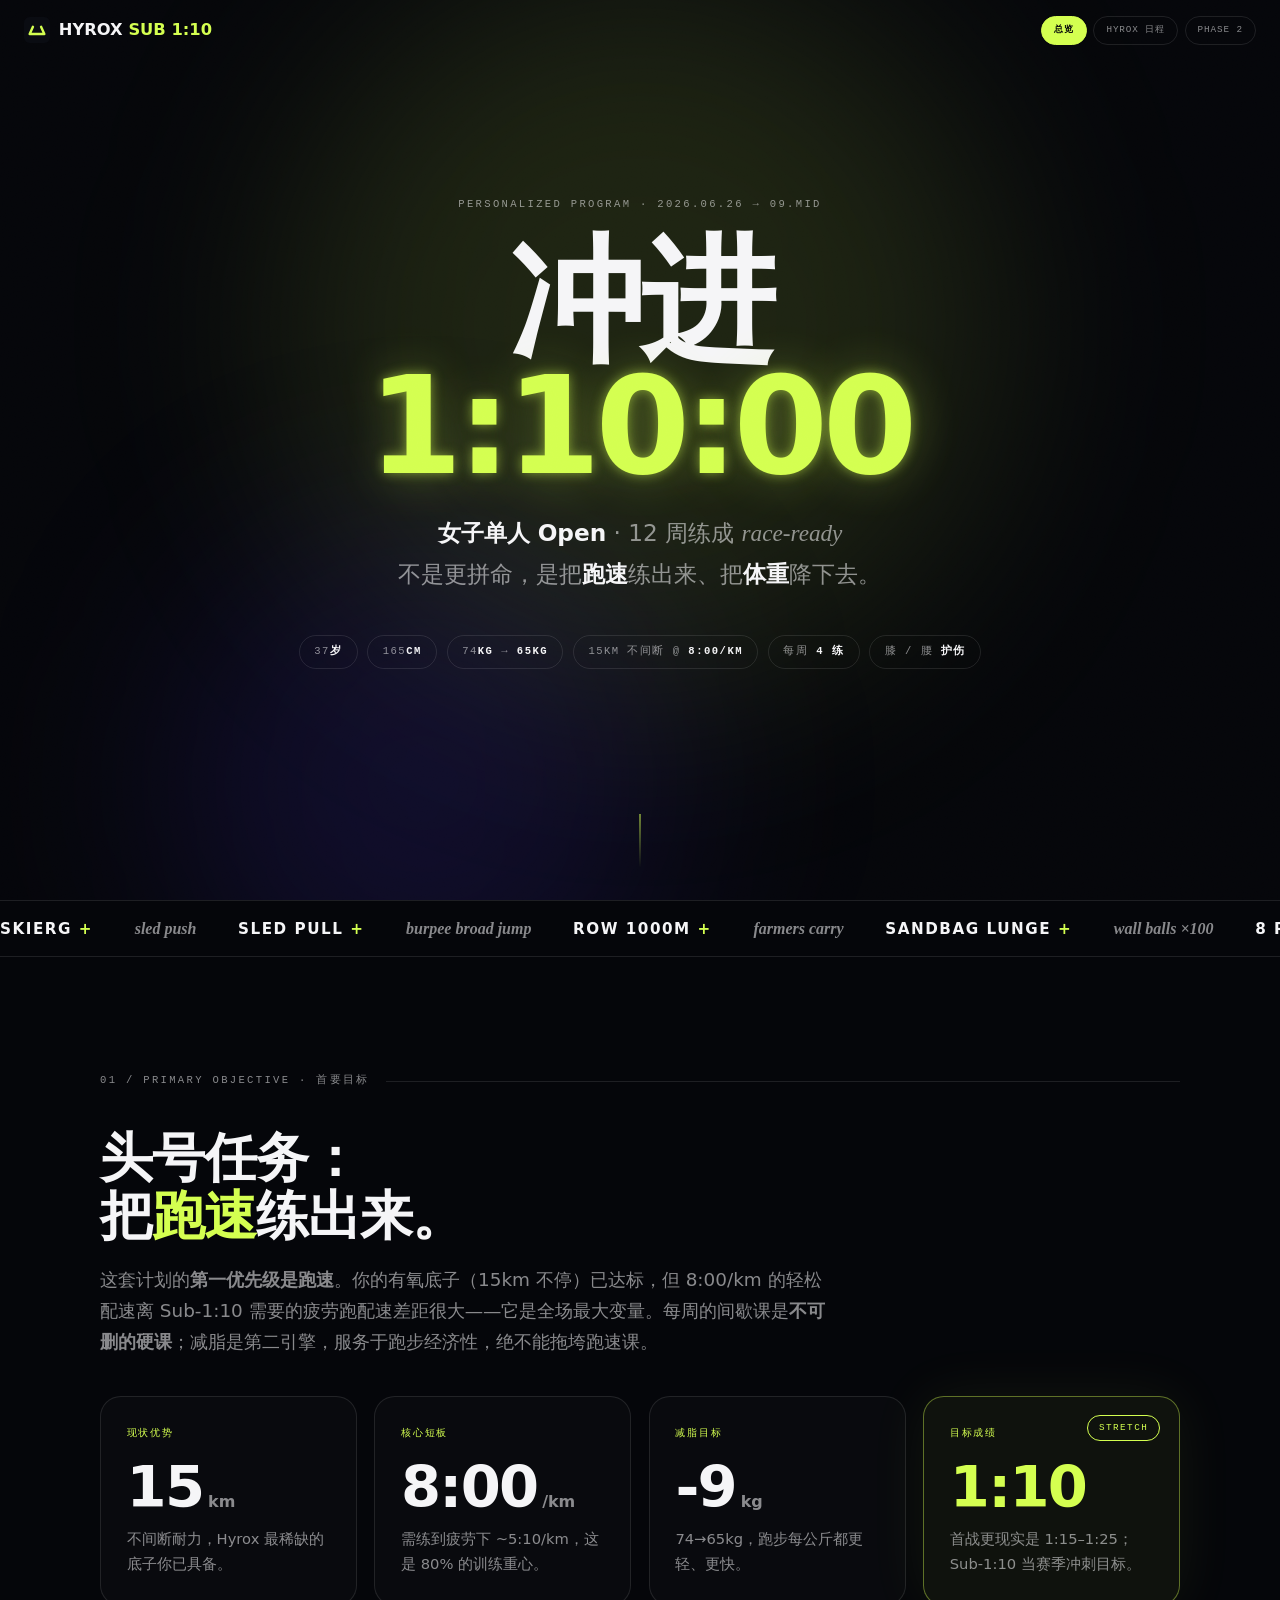
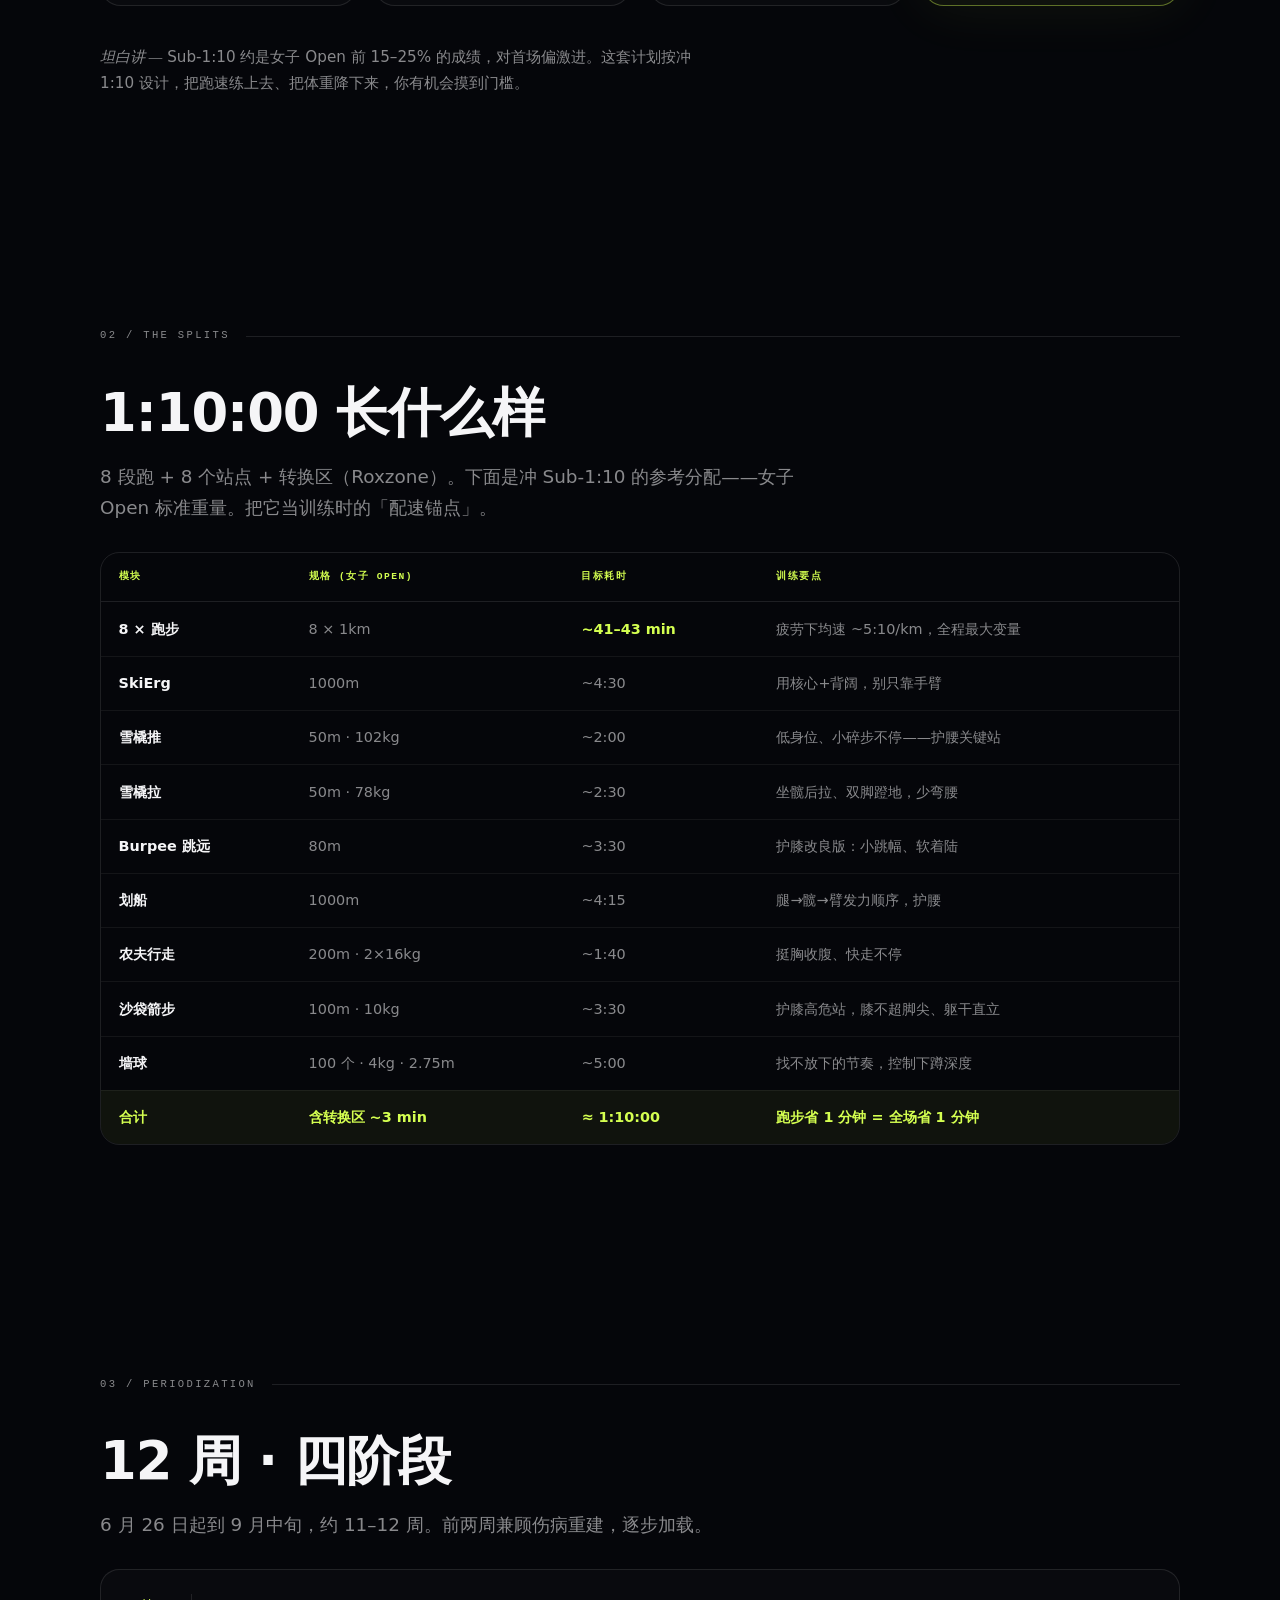
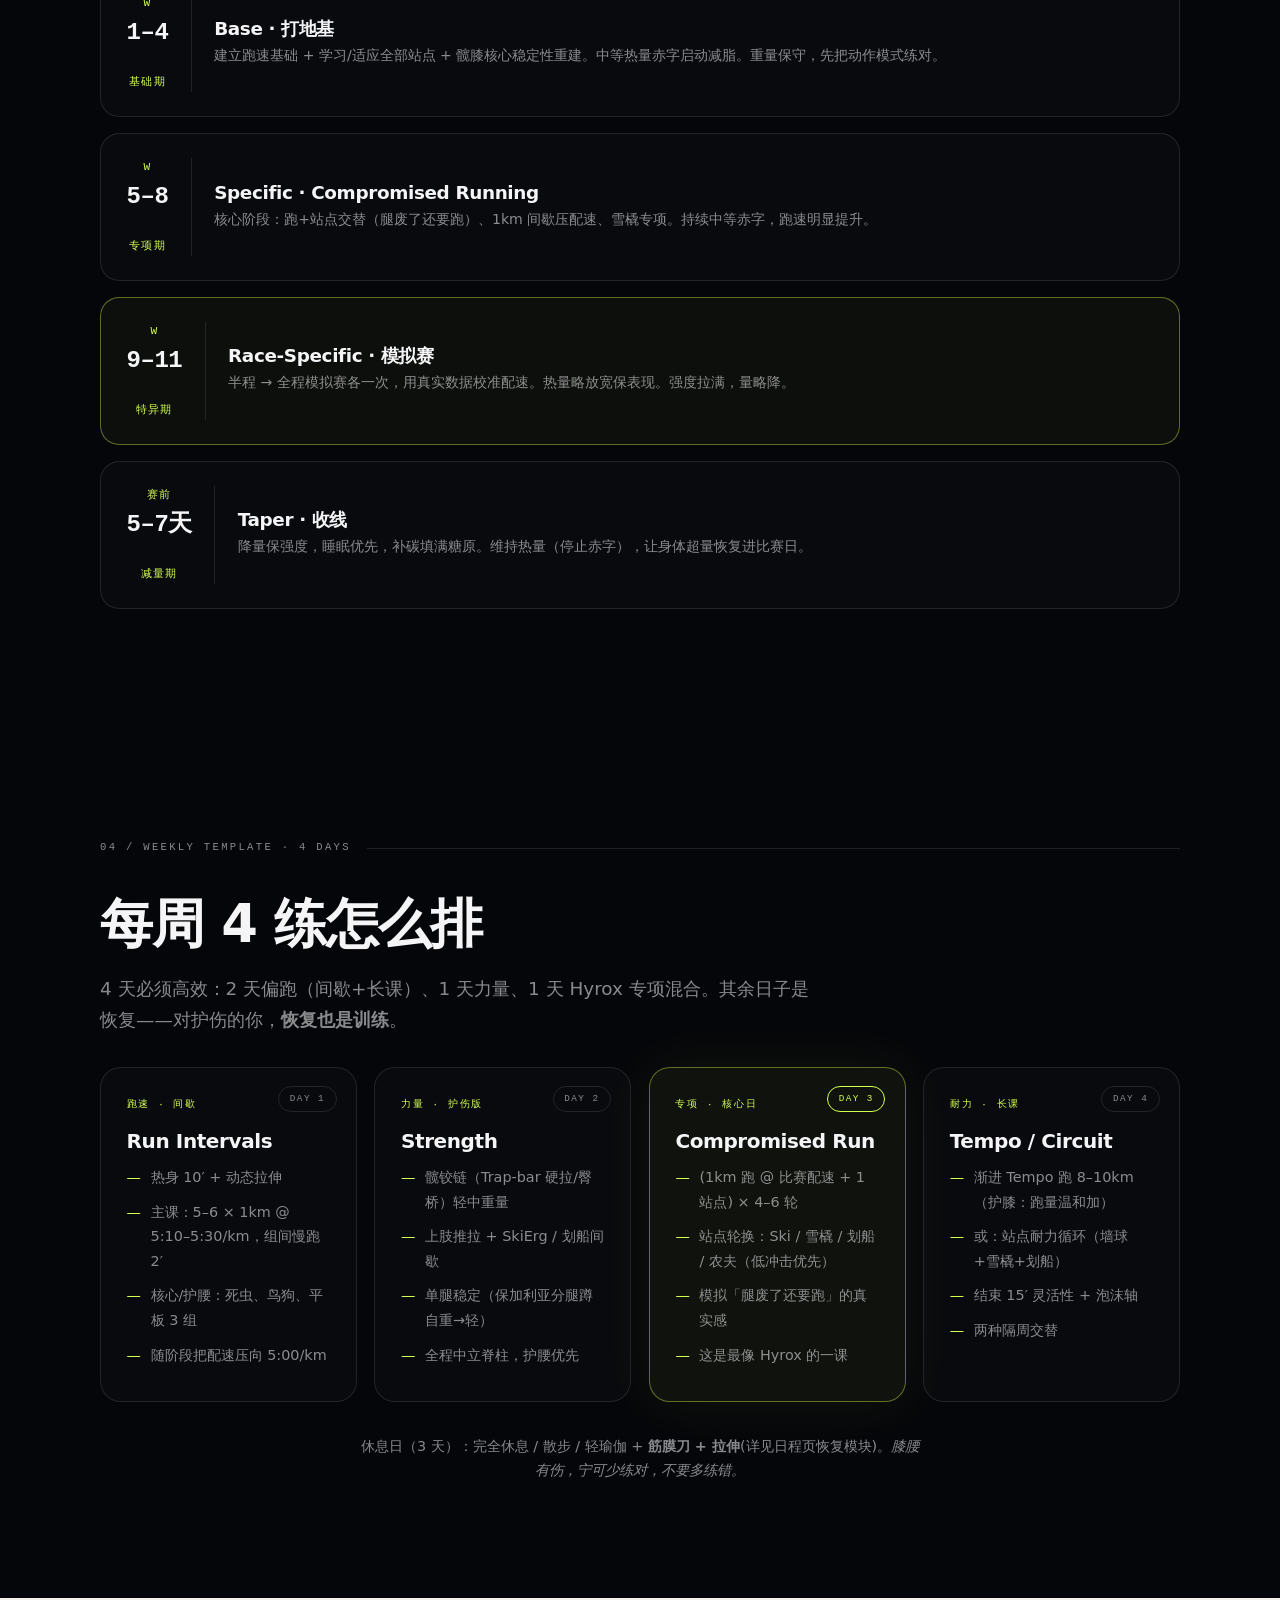
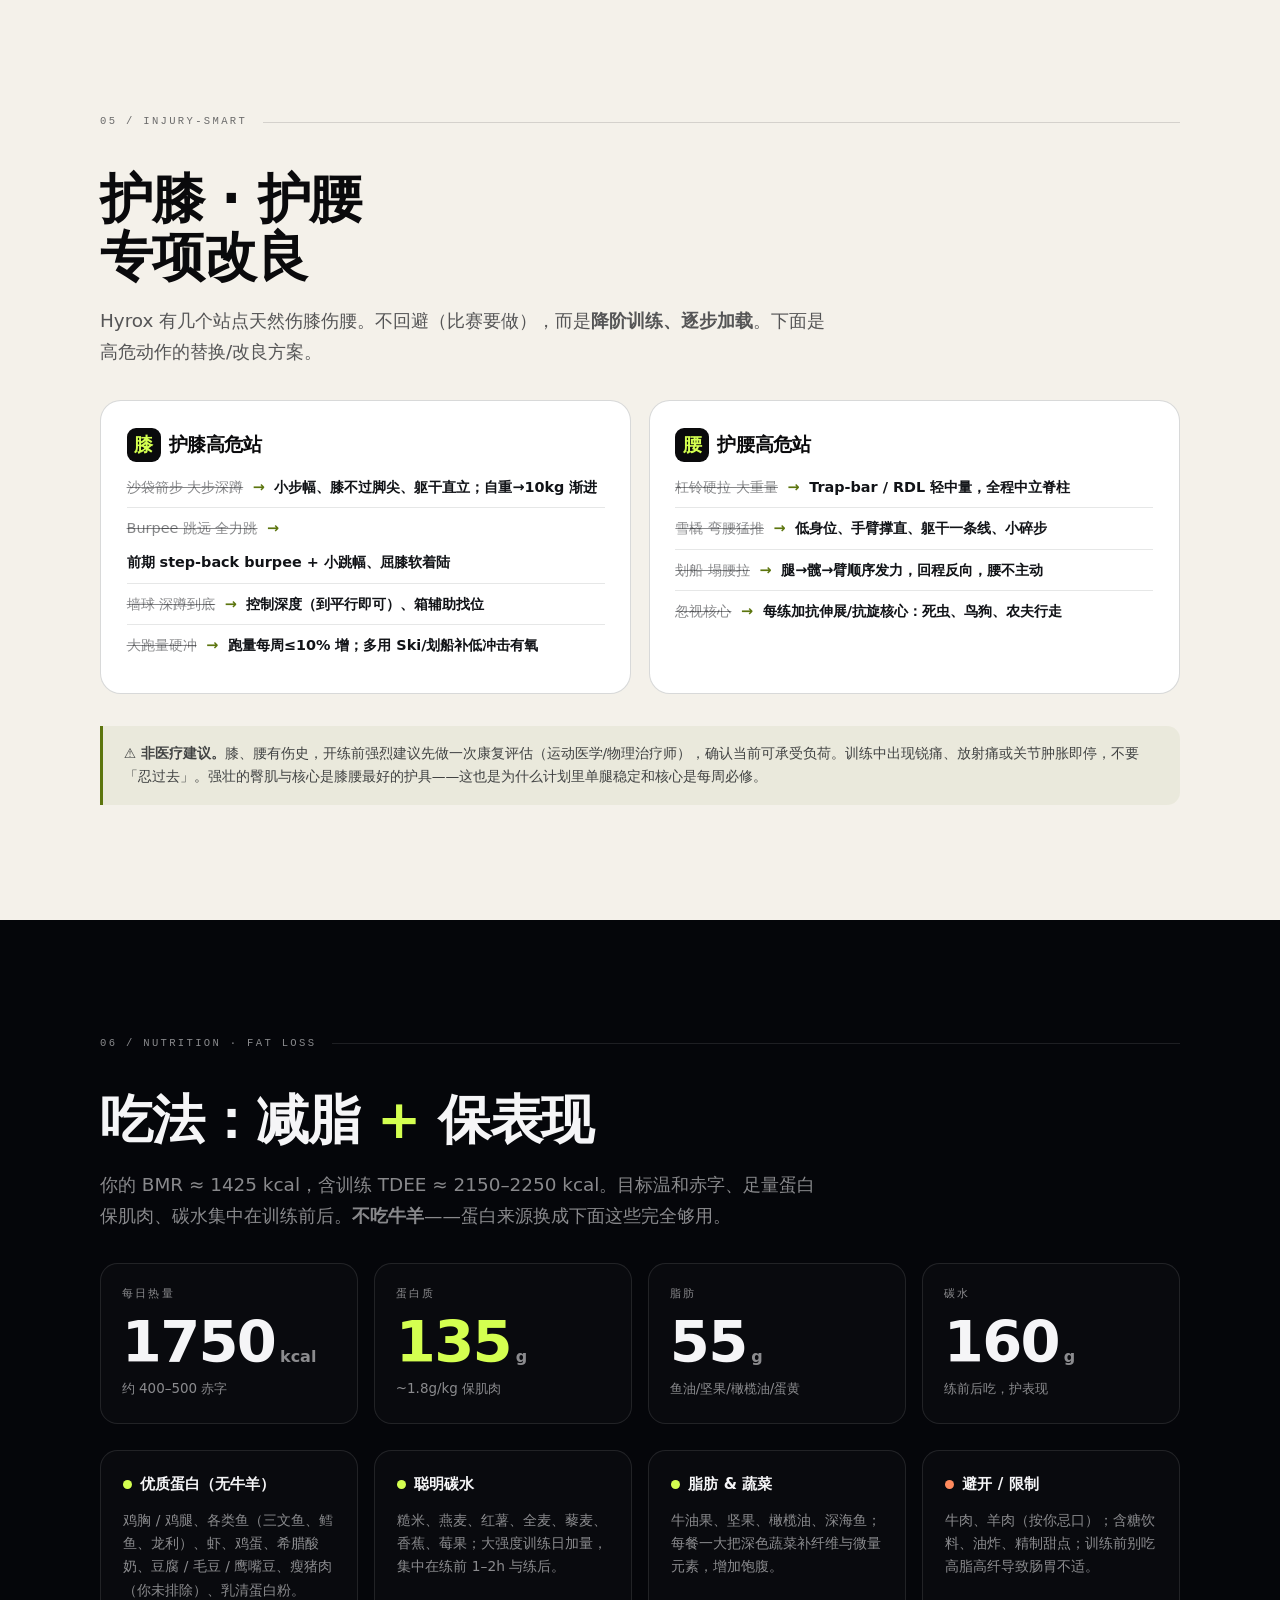
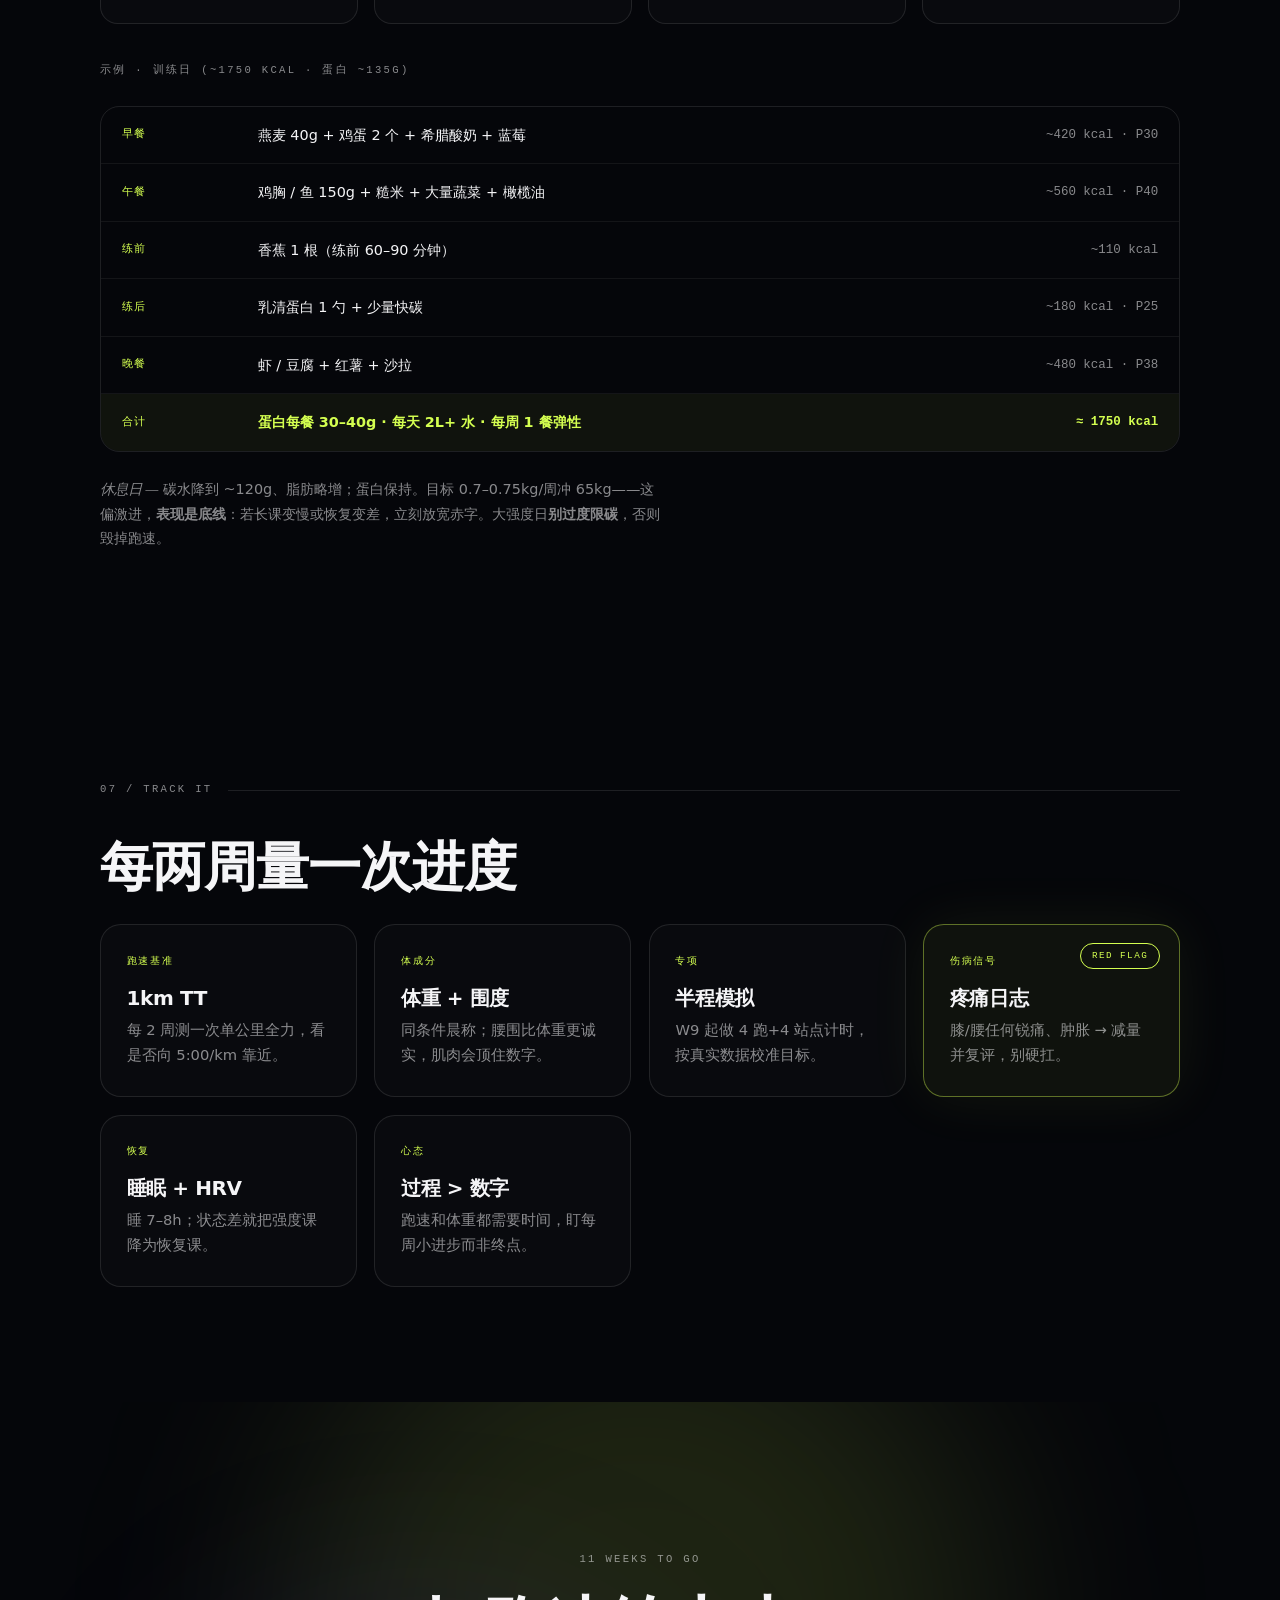
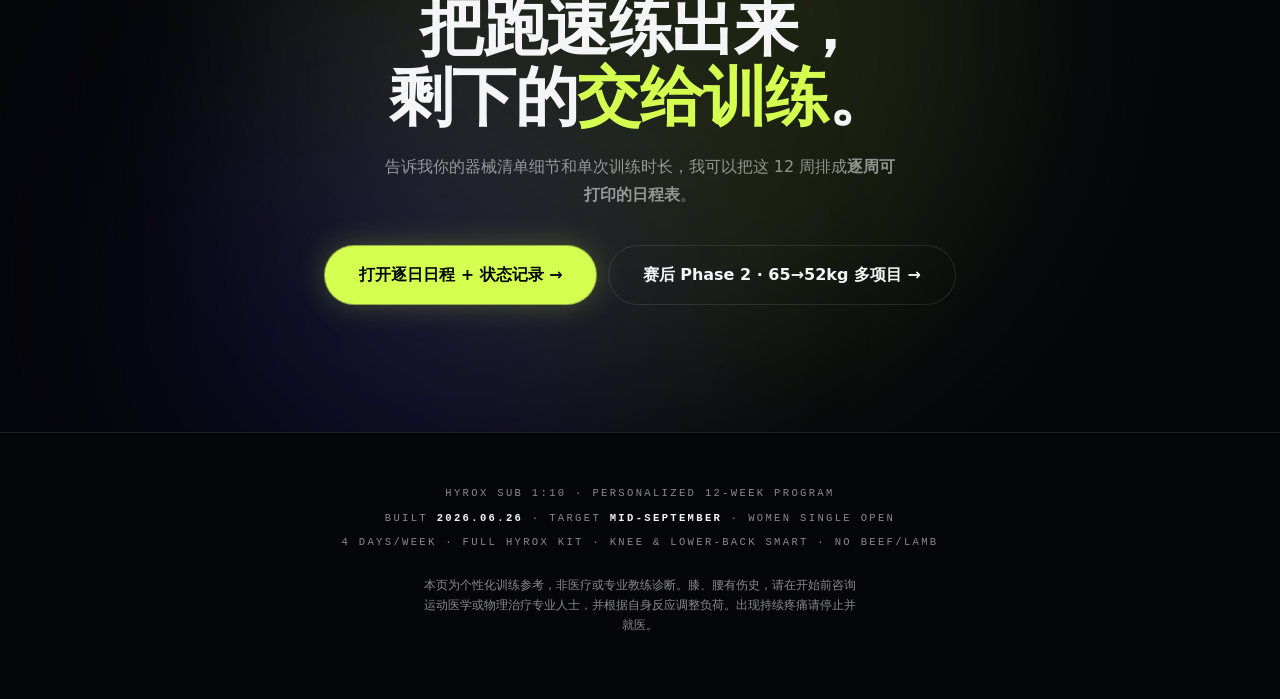
==== index.html @ c05127e0 "HYROX training system: overview + 12-week adaptive schedule + Phase 2 multi-sport Static single-file" ====
<!DOCTYPE html>
<html lang="zh-CN">
<head>
<meta charset="UTF-8">
<meta name="viewport" content="width=device-width, initial-scale=1.0, viewport-fit=cover">
<title>HYROX SUB 1:10 — 12 周训练 + 减脂计划 | 女子单人 Open</title>
<meta name="description" content="为 37 岁女子定制的 12 周 Hyrox + 减脂计划：周期化训练、护膝护腰适配、无牛羊饮食方案，目标 9 月中旬冲击单人女子 Open 1 小时 10 分。">
<link rel="icon" href="data:image/svg+xml,%3Csvg xmlns='http://www.w3.org/2000/svg' viewBox='0 0 64 64'%3E%3Crect width='64' height='64' rx='14' fill='%2305060a'/%3E%3Cpath d='M14 40h36M14 40l8-16M50 40l-8-16' stroke='%23d4ff50' stroke-width='6' stroke-linecap='round' stroke-linejoin='round'/%3E%3C/svg%3E">
<style>
/* ============================================================
   HYROX SUB 1:10 · 训练计划页
   沿用「练+」体系：深空黑舞台 · volt 微光 · 颗粒质感
   mono credits · 衬线斜体编辑感 · 节标编号 · scroll reveal
   单文件零依赖 · prefers-reduced-motion 降级
   ============================================================ */
:root{
  color-scheme: dark;
  --ink:#05060a; --ink-2:#0a0c12;
  --paper:#f4f1ea; --text:#f5f5f7; --muted:rgba(245,245,247,.55);
  --volt:#d4ff50; --volt-rgb:212,255,80; --volt-on-light:#5c750e;
  --indigo:#583cff;
  --warn:#ff8a5d;
  --line:rgba(255,255,255,.1);
  --ease:cubic-bezier(.16,1,.3,1);
  --sans:"PingFang SC","SF Pro Display","Hiragino Sans GB","Microsoft YaHei",-apple-system,system-ui,sans-serif;
  --serif:"Songti SC","Noto Serif CJK SC",Georgia,serif;
  --mono:ui-monospace,"SF Mono",Menlo,monospace;
}
*,*::before,*::after{box-sizing:border-box;margin:0;padding:0;}
html{scroll-behavior:smooth;}
body{font-family:var(--sans);background:var(--ink);color:var(--text);line-height:1.7;overflow-x:hidden;-webkit-font-smoothing:antialiased;}
a{color:inherit;text-decoration:none;}
ul{list-style:none;}
section{position:relative;padding:clamp(4rem,9vw,7.5rem) 1.5rem;}
.wrap{max-width:1080px;margin:0 auto;}
.center{text-align:center;}
h1,h2,h3{line-height:1.1;letter-spacing:-.02em;text-wrap:balance;}
h2{font-size:clamp(1.9rem,5vw,3.3rem);font-weight:800;}
p{text-wrap:pretty;}
.plus{color:var(--volt);}
::selection{background:var(--volt);color:var(--ink);}
:focus-visible{outline:2px solid var(--volt);outline-offset:3px;border-radius:4px;}
.ed{font-family:var(--serif);font-style:italic;font-weight:400;letter-spacing:0;}
.credits{font-family:var(--mono);font-size:.66rem;letter-spacing:.22em;text-transform:uppercase;color:var(--muted);}
.sec-no{display:flex;align-items:center;gap:1rem;margin-bottom:2.4rem;}
.sec-no::after{content:"";flex:1;height:1px;background:var(--line);}
.lead{color:var(--muted);max-width:62ch;font-size:clamp(1rem,2.2vw,1.15rem);}

/* 颗粒 */
body::after{content:"";position:fixed;inset:0;z-index:5;pointer-events:none;opacity:.05;
  background-image:url("data:image/svg+xml,%3Csvg xmlns='http://www.w3.org/2000/svg' width='180' height='180'%3E%3Cfilter id='n'%3E%3CfeTurbulence type='fractalNoise' baseFrequency='0.8' numOctaves='2'/%3E%3C/filter%3E%3Crect width='180' height='180' filter='url(%23n)'/%3E%3C/svg%3E");
  mix-blend-mode:overlay;}

/* 顶栏 */
header.bar{position:fixed;top:0;left:0;right:0;z-index:60;display:flex;align-items:center;justify-content:space-between;
  padding:1rem 1.5rem;border-bottom:1px solid transparent;transition:border-color .4s,background .4s;}
header.bar.scrolled{border-color:var(--line);background:rgba(5,6,10,.7);}
@supports (backdrop-filter:blur(1px)){header.bar.scrolled{background:rgba(5,6,10,.5);backdrop-filter:blur(20px) saturate(1.5);}}
.bar-logo{display:flex;align-items:center;gap:.55rem;font-weight:800;font-size:1.02rem;color:var(--text);}
.bar-logo svg{width:26px;height:26px;}
.bar-nav{display:flex;gap:.4rem;flex-wrap:wrap;justify-content:flex-end;}
.bar-nav a{font-family:var(--mono);font-size:.58rem;letter-spacing:.1em;color:var(--muted);border:1px solid var(--line);border-radius:999px;padding:.34rem .75rem;text-transform:uppercase;white-space:nowrap;transition:border-color .2s,color .2s,background .2s;}
.bar-nav a:hover{border-color:var(--volt);color:var(--volt);}
.bar-nav a.active{background:var(--volt);color:var(--ink);border-color:var(--volt);font-weight:700;}
@media(max-width:600px){.bar-logo span{display:none;}}

/* Hero */
.hero{min-height:100svh;display:grid;place-items:center;text-align:center;overflow:clip;padding-top:5rem;}
.glow-stage{position:absolute;inset:0;z-index:-1;}
.glow-stage i{position:absolute;border-radius:50%;filter:blur(110px);animation:drift 50s ease-in-out infinite alternate;}
.glow-stage i:nth-child(1){width:56vw;aspect-ratio:1;left:50%;top:36%;translate:-50% -50%;background:rgba(var(--volt-rgb),.12);}
.glow-stage i:nth-child(2){width:38vw;aspect-ratio:1;left:14%;bottom:-14%;background:rgba(88,60,255,.14);animation-delay:-25s;}
@keyframes drift{to{transform:translate(4vw,-3vh) scale(1.12);}}
.hero .kicker{margin-bottom:1.6rem;}
.hero h1{font-size:clamp(3rem,12vw,8.5rem);font-weight:900;letter-spacing:-.04em;line-height:.92;text-transform:uppercase;}
.hero h1 .tgt{color:var(--volt);text-shadow:0 0 12px rgba(var(--volt-rgb),.5),0 0 48px rgba(var(--volt-rgb),.3);}
.hero .slogan{margin-top:1.5rem;font-size:clamp(1.05rem,2.4vw,1.45rem);color:var(--muted);}
.hero .slogan b{color:var(--text);font-weight:600;}
.statline{margin-top:2.6rem;display:flex;flex-wrap:wrap;gap:.6rem;justify-content:center;}
.chip{font-family:var(--mono);font-size:.66rem;letter-spacing:.14em;text-transform:uppercase;border:1px solid var(--line);border-radius:999px;padding:.45rem .9rem;color:var(--muted);}
.chip b{color:var(--text);font-weight:700;}
.reveal-up{opacity:0;translate:0 24px;animation:up 1s var(--ease) forwards;}
.hero h1.reveal-up{animation-delay:.3s;}
.hero .slogan.reveal-up{animation-delay:.6s;}
.hero .statline.reveal-up{animation-delay:.9s;}
@keyframes up{to{opacity:1;translate:0 0;}}
.scroll-cue{position:absolute;bottom:2rem;left:50%;translate:-50%;width:1px;height:54px;background:linear-gradient(var(--volt),transparent);animation:cue 2s var(--ease) infinite;}
@keyframes cue{0%{transform:scaleY(0);transform-origin:top;}60%{transform:scaleY(1);}100%{transform:scaleY(0);transform-origin:bottom;}}

/* marquee */
.marquee{border-block:1px solid var(--line);padding:.85rem 0;overflow:hidden;display:flex;user-select:none;}
.marquee .track{display:flex;gap:2.6rem;flex:none;align-items:baseline;animation:marq 30s linear infinite;padding-right:2.6rem;}
.marquee:hover .track{animation-play-state:paused;}
@keyframes marq{to{transform:translateX(-100%);}}
.marquee span{font-size:.95rem;font-weight:700;letter-spacing:.1em;white-space:nowrap;text-transform:uppercase;}
.marquee .ed{font-size:1rem;text-transform:none;letter-spacing:0;color:var(--muted);}

/* generic reveal */
.reveal{opacity:0;translate:0 28px;transition:opacity .8s var(--ease),translate .8s var(--ease);transition-delay:calc(var(--i,0)*80ms);}
.reveal.in{opacity:1;translate:0 0;}

/* cards / grid */
.grid{display:grid;gap:1.1rem;}
.g2{grid-template-columns:repeat(auto-fit,minmax(260px,1fr));}
.g3{grid-template-columns:repeat(auto-fit,minmax(220px,1fr));}
.g4{grid-template-columns:repeat(auto-fit,minmax(190px,1fr));}
.card{border:1px solid var(--line);border-radius:1.3rem;padding:1.8rem 1.6rem;background:rgba(255,255,255,.02);position:relative;overflow:hidden;}
.card.lit{border-color:rgba(var(--volt-rgb),.4);background:rgba(var(--volt-rgb),.05);box-shadow:0 0 60px rgba(var(--volt-rgb),.07);}
.card .tag{position:absolute;top:1.1rem;right:1.2rem;font-family:var(--mono);font-size:.58rem;letter-spacing:.16em;padding:.26rem .66rem;border-radius:999px;border:1px solid var(--line);color:var(--muted);}
.card.lit .tag{border-color:var(--volt);color:var(--volt);}
.card h3{font-size:1.25rem;margin-bottom:.5rem;}
.card .sub{font-family:var(--mono);font-size:.62rem;letter-spacing:.18em;text-transform:uppercase;color:var(--volt);margin-bottom:1rem;display:block;}
.card ul li{font-size:.9rem;color:var(--muted);padding:.32rem 0;display:flex;gap:.6rem;align-items:flex-start;}
.card ul li::before{content:"—";color:var(--volt);flex:none;}
.card p{font-size:.92rem;color:var(--muted);}

/* big number stat */
.bignum{font-size:clamp(2.4rem,6vw,3.6rem);font-weight:900;letter-spacing:-.03em;line-height:1;}
.bignum .u{font-size:1rem;font-weight:600;color:var(--muted);margin-left:.3rem;letter-spacing:0;}

/* table */
.tbl-wrap{overflow-x:auto;border:1px solid var(--line);border-radius:1.2rem;margin-top:.4rem;}
table{width:100%;border-collapse:collapse;font-size:.9rem;min-width:520px;}
thead th{text-align:left;font-family:var(--mono);font-size:.6rem;letter-spacing:.16em;text-transform:uppercase;color:var(--volt);padding:1rem 1.1rem;border-bottom:1px solid var(--line);font-weight:600;white-space:nowrap;}
tbody td{padding:.9rem 1.1rem;border-bottom:1px solid rgba(255,255,255,.06);color:var(--muted);vertical-align:top;}
tbody tr:last-child td{border-bottom:0;}
tbody td:first-child{color:var(--text);font-weight:600;white-space:nowrap;}
tbody td b{color:var(--text);}
tbody tr.total td{color:var(--volt);font-weight:700;background:rgba(var(--volt-rgb),.05);}
tbody td .vt{color:var(--volt);font-weight:700;}

/* phase timeline */
.phases{display:grid;gap:1rem;margin-top:.5rem;}
.phase{display:grid;grid-template-columns:auto 1fr;gap:1.4rem;border:1px solid var(--line);border-radius:1.2rem;padding:1.5rem 1.6rem;background:rgba(255,255,255,.02);align-items:center;}
.phase .wk{font-family:var(--mono);font-size:.7rem;letter-spacing:.1em;color:var(--volt);border-right:1px solid var(--line);padding-right:1.4rem;text-align:center;white-space:nowrap;}
.phase .wk b{display:block;font-size:1.5rem;color:var(--text);letter-spacing:-.02em;}
.phase h3{font-size:1.15rem;margin-bottom:.3rem;}
.phase p{font-size:.88rem;color:var(--muted);}
.phase.peak{border-color:rgba(var(--volt-rgb),.4);background:rgba(var(--volt-rgb),.04);}

/* injury / editorial (bone white) */
.editorial{background:var(--paper);color:#111317;}
.editorial .credits{color:rgba(17,19,23,.6);}
.editorial h2{color:#0a0a0c;}
.editorial .lead{color:rgba(17,19,23,.7);}
.editorial .sec-no::after{background:rgba(17,19,23,.14);}
.editorial .ecard{border:1px solid rgba(17,19,23,.16);border-radius:1.3rem;padding:1.7rem 1.6rem;background:#fff;}
.editorial .ecard h3{font-size:1.18rem;color:#0a0a0c;margin-bottom:.3rem;display:flex;align-items:center;gap:.5rem;}
.editorial .ecard .icon{width:34px;height:34px;border-radius:9px;display:grid;place-items:center;background:#0a0a0c;color:var(--volt);font-weight:900;flex:none;}
.editorial .ecard .swap{font-size:.9rem;color:#111317;padding:.5rem 0;border-bottom:1px solid rgba(17,19,23,.1);display:flex;gap:.6rem;flex-wrap:wrap;align-items:baseline;}
.editorial .ecard .swap:last-child{border-bottom:0;}
.editorial .ecard .swap .no{color:rgba(17,19,23,.5);text-decoration:line-through;}
.editorial .ecard .swap .arr{color:var(--volt-on-light);font-weight:900;}
.editorial .ecard .swap .yes{font-weight:700;}
.editorial .disclaimer{margin-top:2rem;border-left:3px solid var(--volt-on-light);background:rgba(92,117,14,.06);padding:1rem 1.3rem;border-radius:0 .8rem .8rem 0;font-size:.86rem;color:rgba(17,19,23,.78);}

/* diet */
.macro{display:grid;grid-template-columns:repeat(auto-fit,minmax(150px,1fr));gap:1rem;margin-top:.5rem;}
.macro .m{border:1px solid var(--line);border-radius:1.1rem;padding:1.4rem 1.3rem;background:rgba(255,255,255,.02);}
.macro .m .credits{margin-bottom:.6rem;display:block;}
.foodbank{display:grid;grid-template-columns:repeat(auto-fit,minmax(220px,1fr));gap:1rem;margin-top:1.6rem;}
.foodbank .fb{border:1px solid var(--line);border-radius:1.1rem;padding:1.3rem 1.4rem;background:rgba(255,255,255,.02);}
.foodbank .fb h4{font-size:.95rem;margin-bottom:.7rem;display:flex;align-items:center;gap:.5rem;}
.foodbank .fb h4 .dot{width:9px;height:9px;border-radius:50%;background:var(--volt);flex:none;}
.foodbank .fb.no h4 .dot{background:var(--warn);}
.foodbank .fb p{font-size:.86rem;color:var(--muted);}
.dayplan{margin-top:1.6rem;border:1px solid var(--line);border-radius:1.2rem;overflow:hidden;}
.dayplan .row{display:grid;grid-template-columns:120px 1fr auto;gap:1rem;padding:1rem 1.3rem;border-bottom:1px solid rgba(255,255,255,.06);align-items:center;}
.dayplan .row:last-child{border-bottom:0;}
.dayplan .row .when{font-family:var(--mono);font-size:.66rem;letter-spacing:.12em;text-transform:uppercase;color:var(--volt);}
.dayplan .row .what{font-size:.9rem;color:var(--text);}
.dayplan .row .kcal{font-family:var(--mono);font-size:.78rem;color:var(--muted);white-space:nowrap;}
.dayplan .row.sum{background:rgba(var(--volt-rgb),.05);}
.dayplan .row.sum .what,.dayplan .row.sum .kcal{color:var(--volt);font-weight:700;}

/* CTA */
.final-cta{text-align:center;min-height:70svh;display:grid;place-content:center;overflow:clip;}
.final-cta h2{font-size:clamp(2rem,6vw,4rem);font-weight:900;}
.final-cta p{color:var(--muted);margin:1.3rem auto 2.4rem;max-width:520px;}
.btnrow{display:flex;gap:.8rem;justify-content:center;flex-wrap:wrap;}
.btn{display:inline-flex;align-items:center;gap:.6em;padding:.95rem 2.1rem;border-radius:999px;font-weight:800;font-size:1rem;cursor:pointer;
  background:var(--volt);color:var(--ink);border:0;box-shadow:0 0 0 1px rgba(var(--volt-rgb),.6),0 0 30px rgba(var(--volt-rgb),.25);
  transition:transform .25s var(--ease),box-shadow .25s var(--ease);}
.btn:hover{transform:translateY(-2px);box-shadow:0 0 0 1px rgba(var(--volt-rgb),.8),0 0 56px rgba(var(--volt-rgb),.4);}
.btn.ghost{background:transparent;color:var(--text);box-shadow:0 0 0 1px var(--line);}
.btn.ghost:hover{box-shadow:0 0 0 1px var(--volt);}

footer{border-top:1px solid var(--line);padding:3rem 1.5rem 4rem;text-align:center;}
footer .credits{line-height:2.3;}
footer .credits b{color:var(--text);font-weight:600;}
footer .disc{margin-top:1.4rem;font-size:.72rem;color:var(--muted);max-width:60ch;margin-inline:auto;}

@media (max-width:560px){
  .bar-nav{gap:.3rem;}
  .phase{grid-template-columns:1fr;gap:.8rem;}
  .phase .wk{border-right:0;border-bottom:1px solid var(--line);padding-right:0;padding-bottom:.8rem;text-align:left;display:flex;align-items:baseline;gap:.6rem;}
  .phase .wk b{display:inline;}
  .dayplan .row{grid-template-columns:1fr;gap:.3rem;}
}
@media (prefers-reduced-motion:reduce){
  *{animation-duration:.001ms!important;animation-iteration-count:1!important;transition-duration:.001ms!important;}
  .reveal{opacity:1;translate:0 0;}
  .scroll-cue{display:none;}
}
</style>
</head>
<body>

<header class="bar" id="bar">
  <a class="bar-logo" href="index.html">
    <svg viewBox="0 0 64 64" aria-hidden="true"><rect width="64" height="64" rx="14" fill="#0a0c12"/><path d="M14 42h36M14 42l8-18M50 42l-8-18" stroke="#d4ff50" stroke-width="6" stroke-linecap="round" stroke-linejoin="round"/></svg>
    <span>HYROX <span class="plus">SUB 1:10</span></span>
  </a>
  <nav class="bar-nav">
    <a href="index.html" class="active" title="计划总览 Overview">总览</a>
    <a href="schedule.html" title="12 周逐日日程 + 状态记录">HYROX 日程</a>
    <a href="phase2.html" title="赛后 65→52kg 多项目">Phase 2</a>
  </nav>
</header>

<!-- HERO -->
<section class="hero">
  <div class="glow-stage" aria-hidden="true"><i></i><i></i></div>
  <div class="wrap">
    <p class="credits kicker reveal-up">Personalized Program · 2026.06.26 → 09.MID</p>
    <h1 class="reveal-up">冲进<br><span class="tgt">1:10:00</span></h1>
    <p class="slogan reveal-up"><b>女子单人 Open</b> · 12 周练成 <span class="ed">race-ready</span><br>不是更拼命，是把<b>跑速</b>练出来、把<b>体重</b>降下去。</p>
    <div class="statline reveal-up">
      <span class="chip">37<b>岁</b></span>
      <span class="chip">165<b>cm</b></span>
      <span class="chip">74<b>kg</b> → <b class="plus">65kg</b></span>
      <span class="chip">15km 不间断 @ <b>8:00/km</b></span>
      <span class="chip">每周 <b>4 练</b></span>
      <span class="chip">膝 / 腰 <b>护伤</b></span>
    </div>
  </div>
  <div class="scroll-cue" aria-hidden="true"></div>
</section>

<!-- MARQUEE -->
<div class="marquee" aria-hidden="true">
  <div class="track">
    <span>SKIERG <span class="plus">+</span></span><span class="ed">sled push</span>
    <span>SLED PULL <span class="plus">+</span></span><span class="ed">burpee broad jump</span>
    <span>ROW 1000M <span class="plus">+</span></span><span class="ed">farmers carry</span>
    <span>SANDBAG LUNGE <span class="plus">+</span></span><span class="ed">wall balls ×100</span>
    <span>8 RUNS <span class="plus">+</span></span><span class="ed">8 stations</span>
    <span>SKIERG <span class="plus">+</span></span><span class="ed">sled push</span>
    <span>SLED PULL <span class="plus">+</span></span><span class="ed">burpee broad jump</span>
    <span>ROW 1000M <span class="plus">+</span></span><span class="ed">farmers carry</span>
    <span>SANDBAG LUNGE <span class="plus">+</span></span><span class="ed">wall balls ×100</span>
    <span>8 RUNS <span class="plus">+</span></span><span class="ed">8 stations</span>
  </div>
</div>

<!-- 01 现实评估 -->
<section>
  <div class="wrap">
    <div class="sec-no reveal"><span class="credits">01 / Primary Objective · 首要目标</span></div>
    <h2 class="reveal">头号任务：<br>把<span class="plus">跑速</span>练出来。</h2>
    <p class="lead reveal" style="margin-top:1.2rem;">这套计划的<b>第一优先级是跑速</b>。你的有氧底子（15km 不停）已达标，但 8:00/km 的轻松配速离 Sub-1:10 需要的疲劳跑配速差距很大——它是全场最大变量。每周的间歇课是<b>不可删的硬课</b>；减脂是第二引擎，服务于跑步经济性，绝不能拖垮跑速课。</p>

    <div class="grid g4 reveal" style="margin-top:2.4rem;">
      <div class="card"><span class="sub">现状优势</span><div class="bignum">15<span class="u">km</span></div><p style="margin-top:.6rem;">不间断耐力，Hyrox 最稀缺的底子你已具备。</p></div>
      <div class="card"><span class="sub">核心短板</span><div class="bignum">8:00<span class="u">/km</span></div><p style="margin-top:.6rem;">需练到疲劳下 ~5:10/km，这是 80% 的训练重心。</p></div>
      <div class="card"><span class="sub">减脂目标</span><div class="bignum">-9<span class="u">kg</span></div><p style="margin-top:.6rem;">74→65kg，跑步每公斤都更轻、更快。</p></div>
      <div class="card lit"><span class="tag">STRETCH</span><span class="sub">目标成绩</span><div class="bignum plus">1:10</div><p style="margin-top:.6rem;">首战更现实是 1:15–1:25；Sub-1:10 当赛季冲刺目标。</p></div>
    </div>

    <p class="lead reveal" style="margin-top:2.4rem;font-size:.95rem;">
      <span class="ed">坦白讲 —</span> Sub-1:10 约是女子 Open 前 15–25% 的成绩，对首场偏激进。这套计划按冲 1:10 设计，把跑速练上去、把体重降下来，你有机会摸到门槛。
    </p>
  </div>
</section>

<!-- 02 配速拆解 -->
<section>
  <div class="wrap">
    <div class="sec-no reveal"><span class="credits">02 / The Splits</span></div>
    <h2 class="reveal">1:10:00 长什么样</h2>
    <p class="lead reveal" style="margin-top:1.2rem;">8 段跑 + 8 个站点 + 转换区（Roxzone）。下面是冲 Sub-1:10 的参考分配——女子 Open 标准重量。把它当训练时的「配速锚点」。</p>
    <div class="tbl-wrap reveal" style="margin-top:1.8rem;">
      <table>
        <thead><tr><th>模块</th><th>规格 (女子 Open)</th><th>目标耗时</th><th>训练要点</th></tr></thead>
        <tbody>
          <tr><td>8 × 跑步</td><td>8 × 1km</td><td><span class="vt">~41–43 min</span></td><td>疲劳下均速 ~5:10/km，全程最大变量</td></tr>
          <tr><td>SkiErg</td><td>1000m</td><td>~4:30</td><td>用核心+背阔，别只靠手臂</td></tr>
          <tr><td>雪橇推</td><td>50m · 102kg</td><td>~2:00</td><td>低身位、小碎步不停——护腰关键站</td></tr>
          <tr><td>雪橇拉</td><td>50m · 78kg</td><td>~2:30</td><td>坐髋后拉、双脚蹬地，少弯腰</td></tr>
          <tr><td>Burpee 跳远</td><td>80m</td><td>~3:30</td><td>护膝改良版：小跳幅、软着陆</td></tr>
          <tr><td>划船</td><td>1000m</td><td>~4:15</td><td>腿→髋→臂发力顺序，护腰</td></tr>
          <tr><td>农夫行走</td><td>200m · 2×16kg</td><td>~1:40</td><td>挺胸收腹、快走不停</td></tr>
          <tr><td>沙袋箭步</td><td>100m · 10kg</td><td>~3:30</td><td>护膝高危站，膝不超脚尖、躯干直立</td></tr>
          <tr><td>墙球</td><td>100 个 · 4kg · 2.75m</td><td>~5:00</td><td>找不放下的节奏，控制下蹲深度</td></tr>
          <tr class="total"><td>合计</td><td>含转换区 ~3 min</td><td>≈ 1:10:00</td><td>跑步省 1 分钟 = 全场省 1 分钟</td></tr>
        </tbody>
      </table>
    </div>
  </div>
</section>

<!-- 03 周期化 -->
<section>
  <div class="wrap">
    <div class="sec-no reveal"><span class="credits">03 / Periodization</span></div>
    <h2 class="reveal">12 周 · 四阶段</h2>
    <p class="lead reveal" style="margin-top:1.2rem;">6 月 26 日起到 9 月中旬，约 11–12 周。前两周兼顾伤病重建，逐步加载。</p>
    <div class="phases reveal" style="margin-top:1.8rem;">
      <div class="phase"><div class="wk">W<b>1–4</b><br>基础期</div><div><h3>Base · 打地基</h3><p>建立跑速基础 + 学习/适应全部站点 + 髋膝核心稳定性重建。中等热量赤字启动减脂。重量保守，先把动作模式练对。</p></div></div>
      <div class="phase"><div class="wk">W<b>5–8</b><br>专项期</div><div><h3>Specific · Compromised Running</h3><p>核心阶段：跑+站点交替（腿废了还要跑）、1km 间歇压配速、雪橇专项。持续中等赤字，跑速明显提升。</p></div></div>
      <div class="phase peak"><div class="wk">W<b>9–11</b><br>特异期</div><div><h3>Race-Specific · 模拟赛</h3><p>半程 → 全程模拟赛各一次，用真实数据校准配速。热量略放宽保表现。强度拉满，量略降。</p></div></div>
      <div class="phase"><div class="wk">赛前<b>5–7天</b><br>减量期</div><div><h3>Taper · 收线</h3><p>降量保强度，睡眠优先，补碳填满糖原。维持热量（停止赤字），让身体超量恢复进比赛日。</p></div></div>
    </div>
  </div>
</section>

<!-- 04 周模板 -->
<section>
  <div class="wrap">
    <div class="sec-no reveal"><span class="credits">04 / Weekly Template · 4 Days</span></div>
    <h2 class="reveal">每周 4 练怎么排</h2>
    <p class="lead reveal" style="margin-top:1.2rem;">4 天必须高效：2 天偏跑（间歇+长课）、1 天力量、1 天 Hyrox 专项混合。其余日子是恢复——对护伤的你，<b>恢复也是训练</b>。</p>
    <div class="grid g4 reveal" style="margin-top:2rem;">
      <div class="card"><span class="tag">DAY 1</span><span class="sub">跑速 · 间歇</span><h3>Run Intervals</h3><ul>
        <li>热身 10′ + 动态拉伸</li>
        <li>主课：5–6 × 1km @ 5:10–5:30/km，组间慢跑 2′</li>
        <li>核心/护腰：死虫、鸟狗、平板 3 组</li>
        <li>随阶段把配速压向 5:00/km</li></ul></div>
      <div class="card"><span class="tag">DAY 2</span><span class="sub">力量 · 护伤版</span><h3>Strength</h3><ul>
        <li>髋铰链（Trap-bar 硬拉/臀桥）轻中重量</li>
        <li>上肢推拉 + SkiErg / 划船间歇</li>
        <li>单腿稳定（保加利亚分腿蹲 自重→轻）</li>
        <li>全程中立脊柱，护腰优先</li></ul></div>
      <div class="card lit"><span class="tag">DAY 3</span><span class="sub">专项 · 核心日</span><h3>Compromised Run</h3><ul>
        <li>(1km 跑 @ 比赛配速 + 1 站点) × 4–6 轮</li>
        <li>站点轮换：Ski / 雪橇 / 划船 / 农夫（低冲击优先）</li>
        <li>模拟「腿废了还要跑」的真实感</li>
        <li>这是最像 Hyrox 的一课</li></ul></div>
      <div class="card"><span class="tag">DAY 4</span><span class="sub">耐力 · 长课</span><h3>Tempo / Circuit</h3><ul>
        <li>渐进 Tempo 跑 8–10km（护膝：跑量温和加）</li>
        <li>或：站点耐力循环（墙球+雪橇+划船）</li>
        <li>结束 15′ 灵活性 + 泡沫轴</li>
        <li>两种隔周交替</li></ul></div>
    </div>
    <p class="lead reveal center" style="margin:2rem auto 0;font-size:.9rem;">
      休息日（3 天）：完全休息 / 散步 / 轻瑜伽 + <b>筋膜刀 + 拉伸</b>(详见日程页恢复模块)。<span class="ed">膝腰有伤，宁可少练对，不要多练错。</span>
    </p>
  </div>
</section>

<!-- 05 护伤适配（编辑骨白段） -->
<section class="editorial">
  <div class="wrap">
    <div class="sec-no reveal"><span class="credits">05 / Injury-Smart</span></div>
    <h2 class="reveal">护膝 · 护腰<br>专项改良</h2>
    <p class="lead reveal" style="margin-top:1.2rem;">Hyrox 有几个站点天然伤膝伤腰。不回避（比赛要做），而是<b>降阶训练、逐步加载</b>。下面是高危动作的替换/改良方案。</p>

    <div class="grid g2 reveal" style="margin-top:2rem;">
      <div class="ecard">
        <h3><span class="icon">膝</span>护膝高危站</h3>
        <div class="swap"><span class="no">沙袋箭步 大步深蹲</span><span class="arr">→</span><span class="yes">小步幅、膝不过脚尖、躯干直立；自重→10kg 渐进</span></div>
        <div class="swap"><span class="no">Burpee 跳远 全力跳</span><span class="arr">→</span><span class="yes">前期 step-back burpee + 小跳幅、屈膝软着陆</span></div>
        <div class="swap"><span class="no">墙球 深蹲到底</span><span class="arr">→</span><span class="yes">控制深度（到平行即可）、箱辅助找位</span></div>
        <div class="swap"><span class="no">大跑量硬冲</span><span class="arr">→</span><span class="yes">跑量每周≤10% 增；多用 Ski/划船补低冲击有氧</span></div>
      </div>
      <div class="ecard">
        <h3><span class="icon">腰</span>护腰高危站</h3>
        <div class="swap"><span class="no">杠铃硬拉 大重量</span><span class="arr">→</span><span class="yes">Trap-bar / RDL 轻中量，全程中立脊柱</span></div>
        <div class="swap"><span class="no">雪橇 弯腰猛推</span><span class="arr">→</span><span class="yes">低身位、手臂撑直、躯干一条线、小碎步</span></div>
        <div class="swap"><span class="no">划船 塌腰拉</span><span class="arr">→</span><span class="yes">腿→髋→臂顺序发力，回程反向，腰不主动</span></div>
        <div class="swap"><span class="no">忽视核心</span><span class="arr">→</span><span class="yes">每练加抗伸展/抗旋核心：死虫、鸟狗、农夫行走</span></div>
      </div>
    </div>

    <div class="disclaimer reveal">
      ⚠️ <b>非医疗建议。</b>膝、腰有伤史，开练前强烈建议先做一次康复评估（运动医学/物理治疗师），确认当前可承受负荷。训练中出现锐痛、放射痛或关节肿胀即停，不要「忍过去」。强壮的臀肌与核心是膝腰最好的护具——这也是为什么计划里单腿稳定和核心是每周必修。
    </div>
  </div>
</section>

<!-- 06 饮食 -->
<section>
  <div class="wrap">
    <div class="sec-no reveal"><span class="credits">06 / Nutrition · Fat Loss</span></div>
    <h2 class="reveal">吃法：减脂 <span class="plus">+</span> 保表现</h2>
    <p class="lead reveal" style="margin-top:1.2rem;">你的 BMR ≈ 1425 kcal，含训练 TDEE ≈ 2150–2250 kcal。目标温和赤字、足量蛋白保肌肉、碳水集中在训练前后。<b>不吃牛羊</b>——蛋白来源换成下面这些完全够用。</p>

    <div class="macro reveal" style="margin-top:2rem;">
      <div class="m"><span class="credits">每日热量</span><div class="bignum">1750<span class="u">kcal</span></div><p style="font-size:.84rem;color:var(--muted);margin-top:.4rem;">约 400–500 赤字</p></div>
      <div class="m"><span class="credits">蛋白质</span><div class="bignum plus">135<span class="u">g</span></div><p style="font-size:.84rem;color:var(--muted);margin-top:.4rem;">~1.8g/kg 保肌肉</p></div>
      <div class="m"><span class="credits">脂肪</span><div class="bignum">55<span class="u">g</span></div><p style="font-size:.84rem;color:var(--muted);margin-top:.4rem;">鱼油/坚果/橄榄油/蛋黄</p></div>
      <div class="m"><span class="credits">碳水</span><div class="bignum">160<span class="u">g</span></div><p style="font-size:.84rem;color:var(--muted);margin-top:.4rem;">练前后吃，护表现</p></div>
    </div>

    <div class="foodbank reveal">
      <div class="fb"><h4><span class="dot"></span>优质蛋白（无牛羊）</h4><p>鸡胸 / 鸡腿、各类鱼（三文鱼、鳕鱼、龙利）、虾、鸡蛋、希腊酸奶、豆腐 / 毛豆 / 鹰嘴豆、瘦猪肉（你未排除）、乳清蛋白粉。</p></div>
      <div class="fb"><h4><span class="dot"></span>聪明碳水</h4><p>糙米、燕麦、红薯、全麦、藜麦、香蕉、莓果；大强度训练日加量，集中在练前 1–2h 与练后。</p></div>
      <div class="fb"><h4><span class="dot"></span>脂肪 & 蔬菜</h4><p>牛油果、坚果、橄榄油、深海鱼；每餐一大把深色蔬菜补纤维与微量元素，增加饱腹。</p></div>
      <div class="fb no"><h4><span class="dot"></span>避开 / 限制</h4><p>牛肉、羊肉（按你忌口）；含糖饮料、油炸、精制甜点；训练前别吃高脂高纤导致肠胃不适。</p></div>
    </div>

    <p class="credits reveal" style="margin-top:2.4rem;">示例 · 训练日 (~1750 kcal · 蛋白 ~135g)</p>
    <div class="dayplan reveal">
      <div class="row"><span class="when">早餐</span><span class="what">燕麦 40g + 鸡蛋 2 个 + 希腊酸奶 + 蓝莓</span><span class="kcal">~420 kcal · P30</span></div>
      <div class="row"><span class="when">午餐</span><span class="what">鸡胸 / 鱼 150g + 糙米 + 大量蔬菜 + 橄榄油</span><span class="kcal">~560 kcal · P40</span></div>
      <div class="row"><span class="when">练前</span><span class="what">香蕉 1 根（练前 60–90 分钟）</span><span class="kcal">~110 kcal</span></div>
      <div class="row"><span class="when">练后</span><span class="what">乳清蛋白 1 勺 + 少量快碳</span><span class="kcal">~180 kcal · P25</span></div>
      <div class="row"><span class="when">晚餐</span><span class="what">虾 / 豆腐 + 红薯 + 沙拉</span><span class="kcal">~480 kcal · P38</span></div>
      <div class="row sum"><span class="when">合计</span><span class="what">蛋白每餐 30–40g · 每天 2L+ 水 · 每周 1 餐弹性</span><span class="kcal">≈ 1750 kcal</span></div>
    </div>
    <p class="lead reveal" style="margin-top:1.6rem;font-size:.9rem;">
      <span class="ed">休息日 —</span> 碳水降到 ~120g、脂肪略增；蛋白保持。目标 0.7–0.75kg/周冲 65kg——这偏激进，<b>表现是底线</b>：若长课变慢或恢复变差，立刻放宽赤字。大强度日<b>别过度限碳</b>，否则毁掉跑速。
    </p>
  </div>
</section>

<!-- 07 追踪 -->
<section>
  <div class="wrap">
    <div class="sec-no reveal"><span class="credits">07 / Track It</span></div>
    <h2 class="reveal">每两周量一次进度</h2>
    <div class="grid g3 reveal" style="margin-top:1.8rem;">
      <div class="card"><span class="sub">跑速基准</span><h3>1km TT</h3><p>每 2 周测一次单公里全力，看是否向 5:00/km 靠近。</p></div>
      <div class="card"><span class="sub">体成分</span><h3>体重 + 围度</h3><p>同条件晨称；腰围比体重更诚实，肌肉会顶住数字。</p></div>
      <div class="card"><span class="sub">专项</span><h3>半程模拟</h3><p>W9 起做 4 跑+4 站点计时，按真实数据校准目标。</p></div>
      <div class="card lit"><span class="tag">RED FLAG</span><span class="sub">伤病信号</span><h3>疼痛日志</h3><p>膝/腰任何锐痛、肿胀 → 减量并复评，别硬扛。</p></div>
      <div class="card"><span class="sub">恢复</span><h3>睡眠 + HRV</h3><p>睡 7–8h；状态差就把强度课降为恢复课。</p></div>
      <div class="card"><span class="sub">心态</span><h3>过程 &gt; 数字</h3><p>跑速和体重都需要时间，盯每周小进步而非终点。</p></div>
    </div>
  </div>
</section>

<!-- CTA -->
<section class="final-cta">
  <div class="glow-stage" aria-hidden="true"><i></i><i></i></div>
  <div class="wrap">
    <p class="credits reveal" style="margin-bottom:1.4rem;">11 Weeks To Go</p>
    <h2 class="reveal">把跑速练出来，<br>剩下的<span class="plus">交给训练</span>。</h2>
    <p class="reveal">告诉我你的器械清单细节和单次训练时长，我可以把这 12 周排成<b>逐周可打印的日程表</b>。</p>
    <div class="btnrow reveal">
      <a class="btn" href="schedule.html">打开逐日日程 + 状态记录 →</a>
      <a class="btn ghost" href="phase2.html">赛后 Phase 2 · 65→52kg 多项目 →</a>
    </div>
  </div>
</section>

<footer>
  <p class="credits">
    HYROX SUB 1:10 · Personalized 12-Week Program<br>
    Built <b>2026.06.26</b> · Target <b>Mid-September</b> · Women Single Open<br>
    4 days/week · full Hyrox kit · knee &amp; lower-back smart · no beef/lamb
  </p>
  <p class="disc">
    本页为个性化训练参考，非医疗或专业教练诊断。膝、腰有伤史，请在开始前咨询运动医学或物理治疗专业人士，并根据自身反应调整负荷。出现持续疼痛请停止并就医。
  </p>
</footer>

<script>
(function(){
  // header scrolled
  var bar=document.getElementById('bar');
  var onScroll=function(){bar.classList.toggle('scrolled',window.scrollY>40);};
  window.addEventListener('scroll',onScroll,{passive:true});onScroll();

  // reveal on scroll
  var io=new IntersectionObserver(function(es){
    es.forEach(function(e){if(e.isIntersecting){e.target.classList.add('in');io.unobserve(e.target);}});
  },{threshold:.12,rootMargin:'0px 0px -8% 0px'});
  document.querySelectorAll('.reveal').forEach(function(el,i){el.style.setProperty('--i',i%6);io.observe(el);});
})();
</script>
</body>
</html>
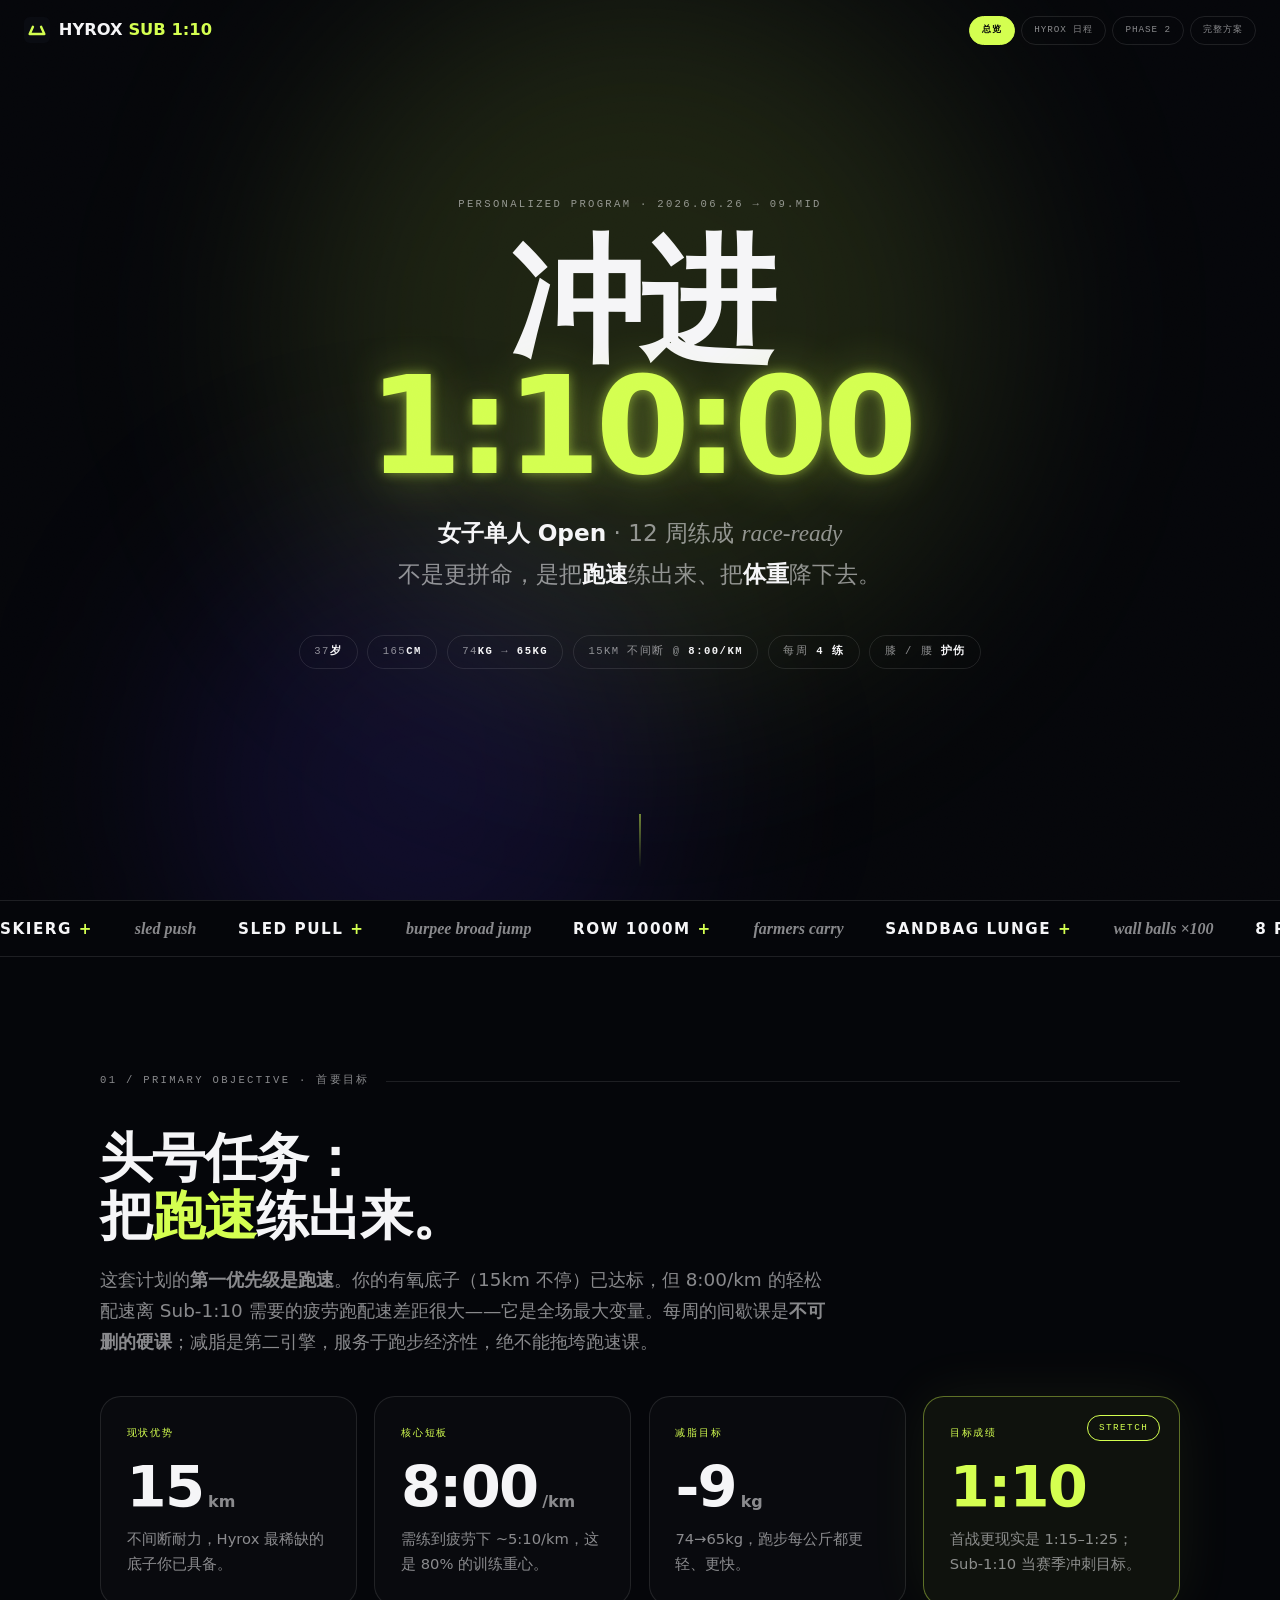
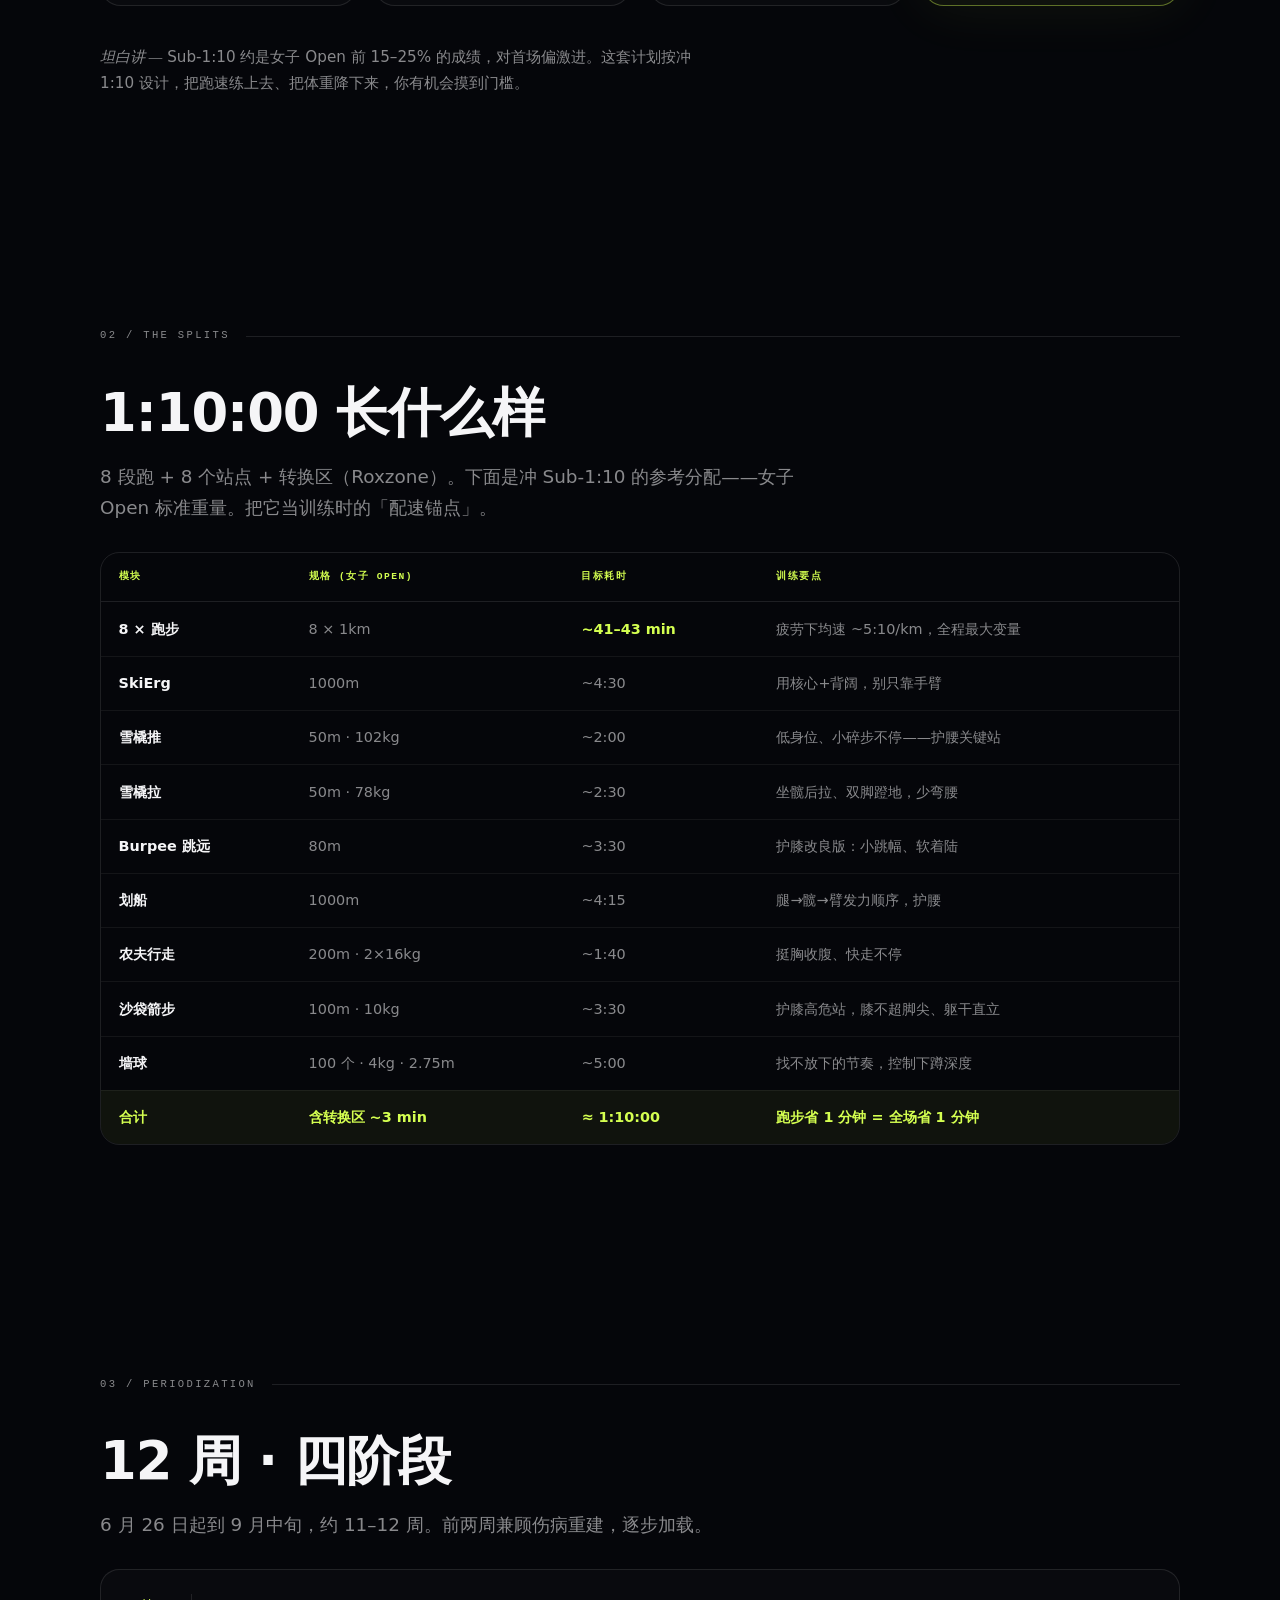
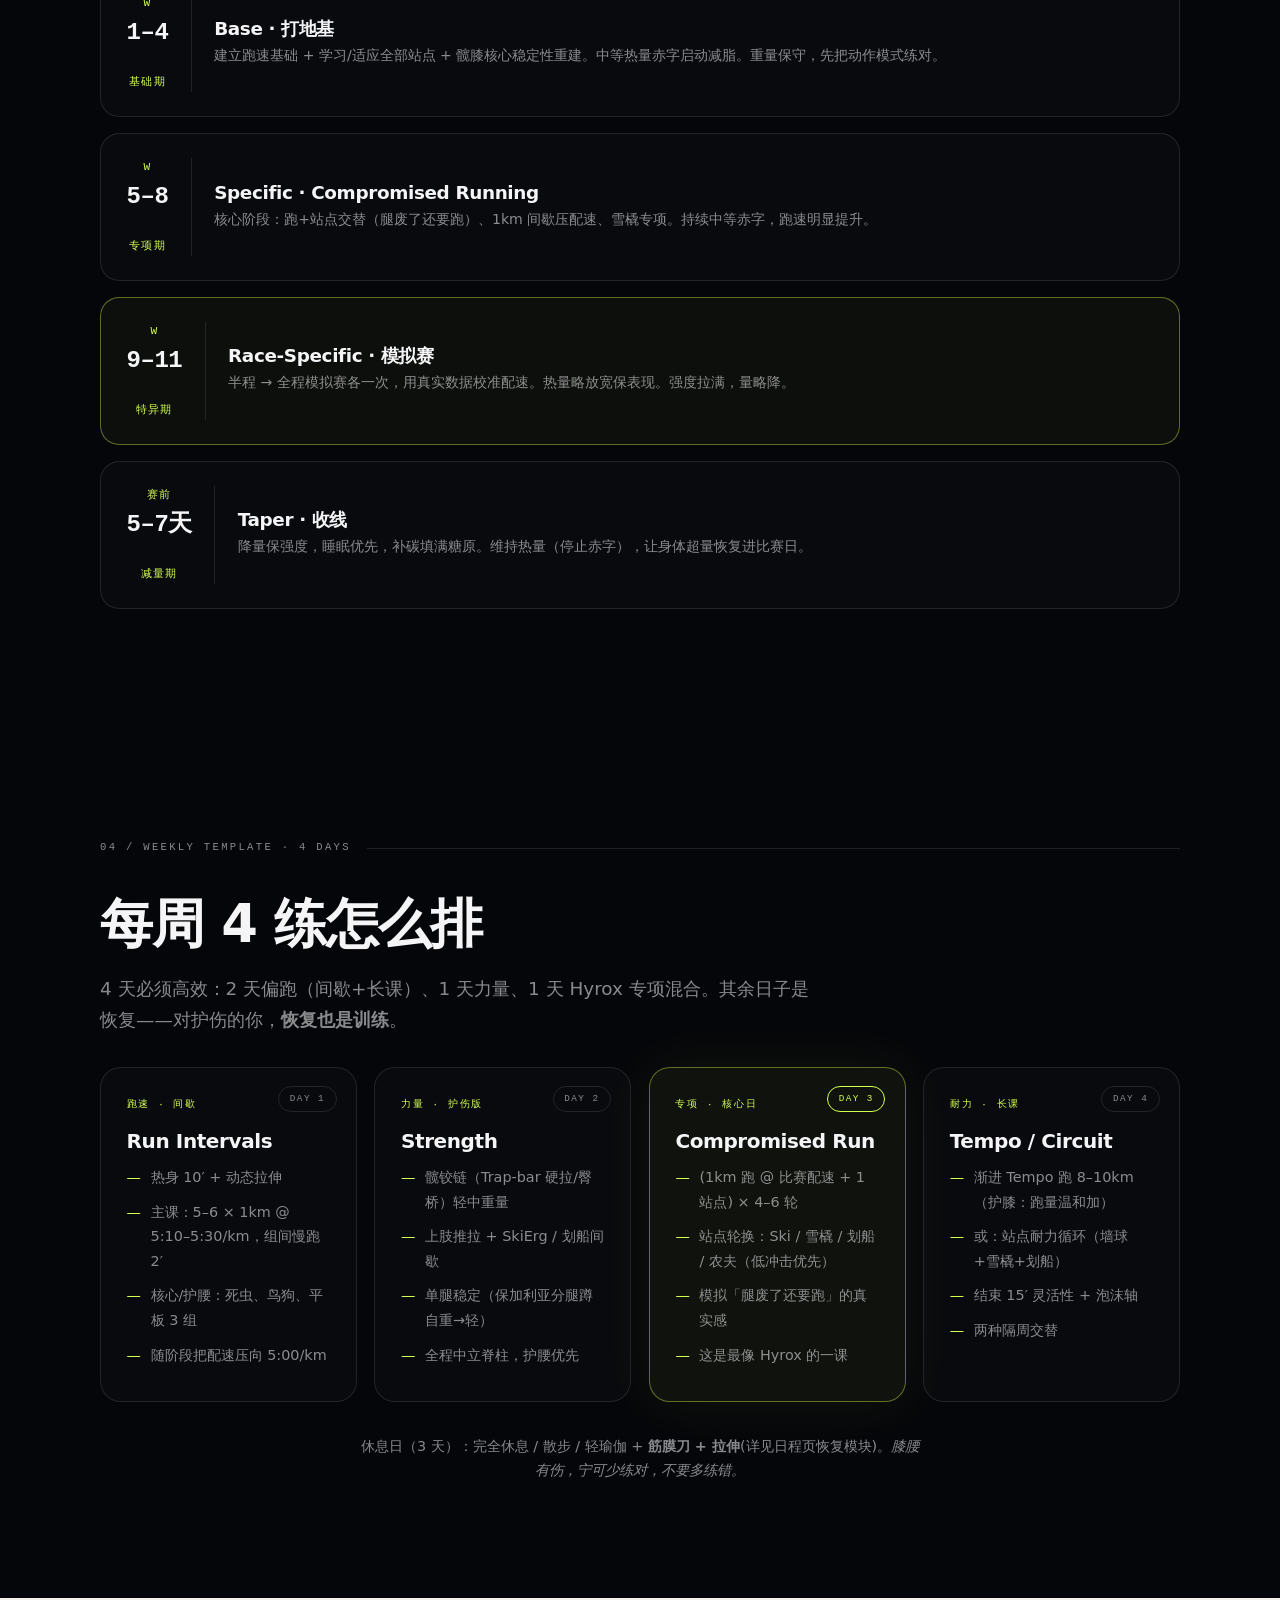
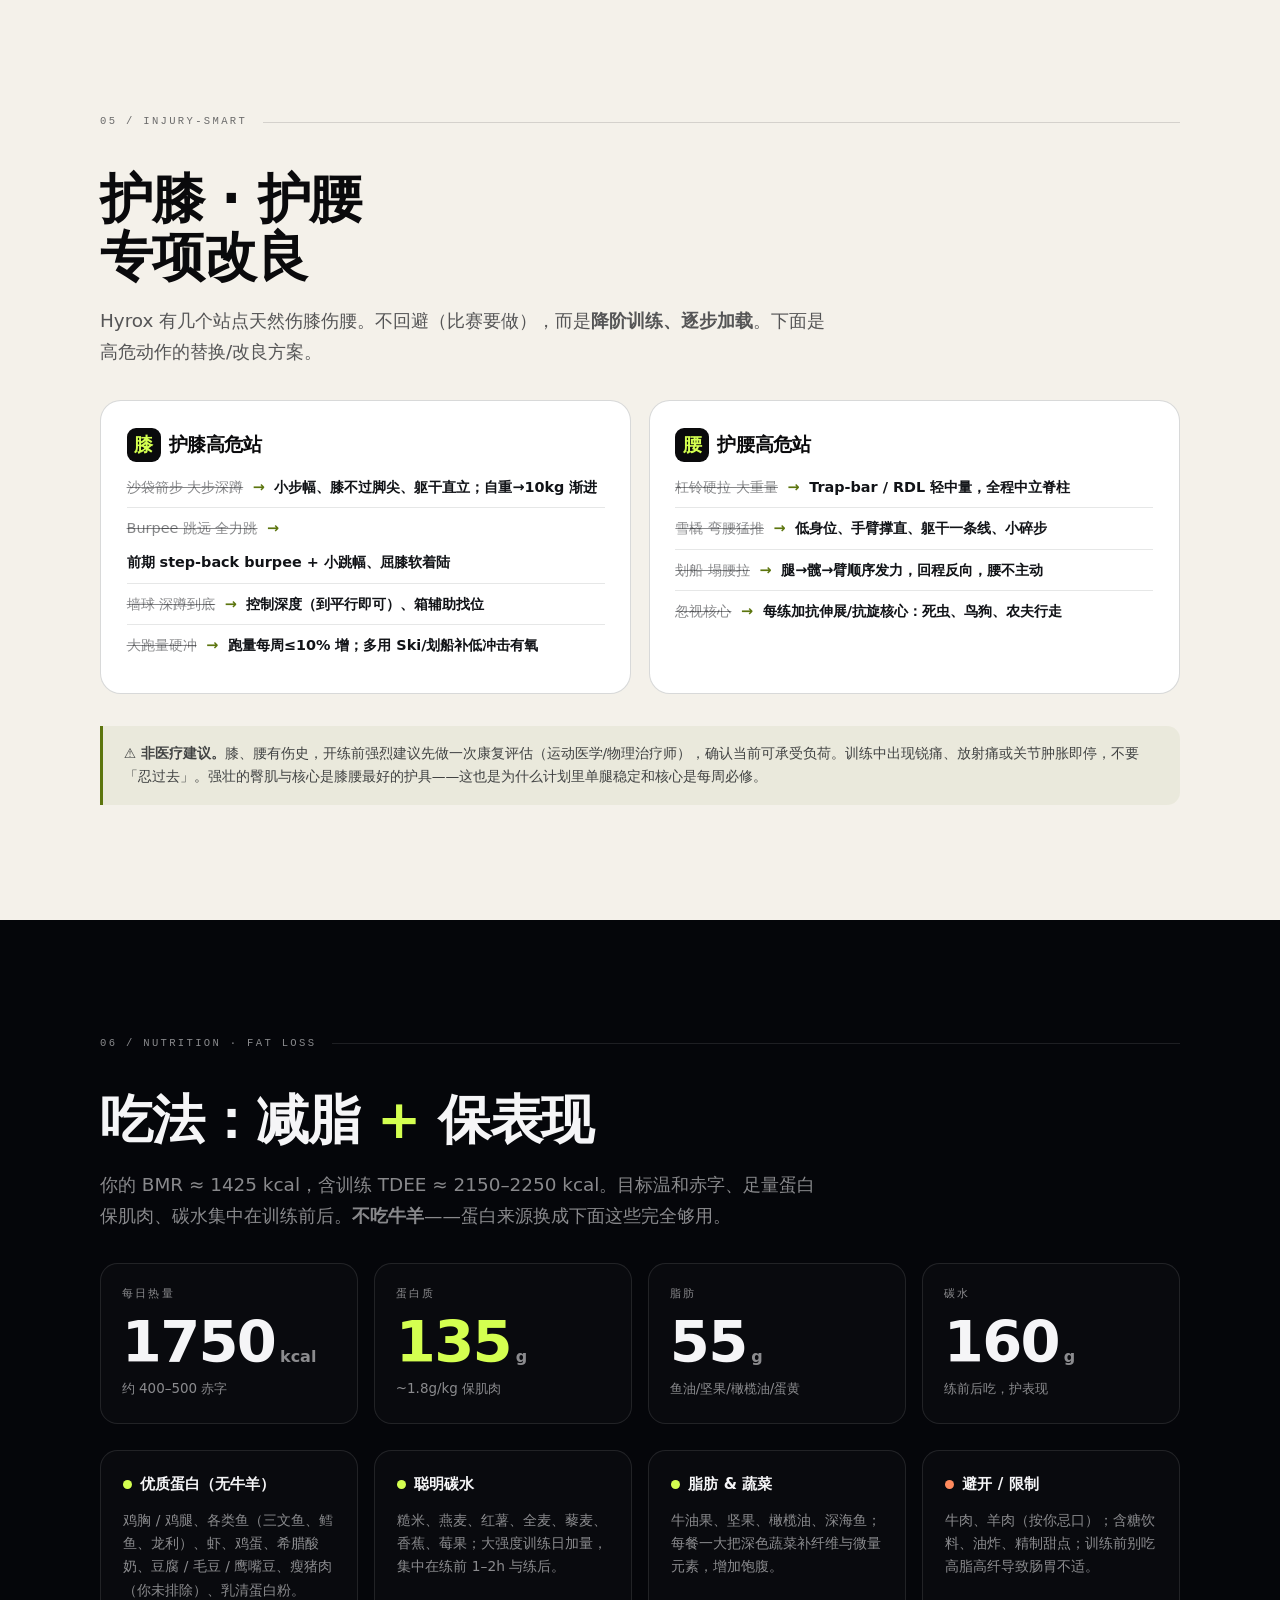
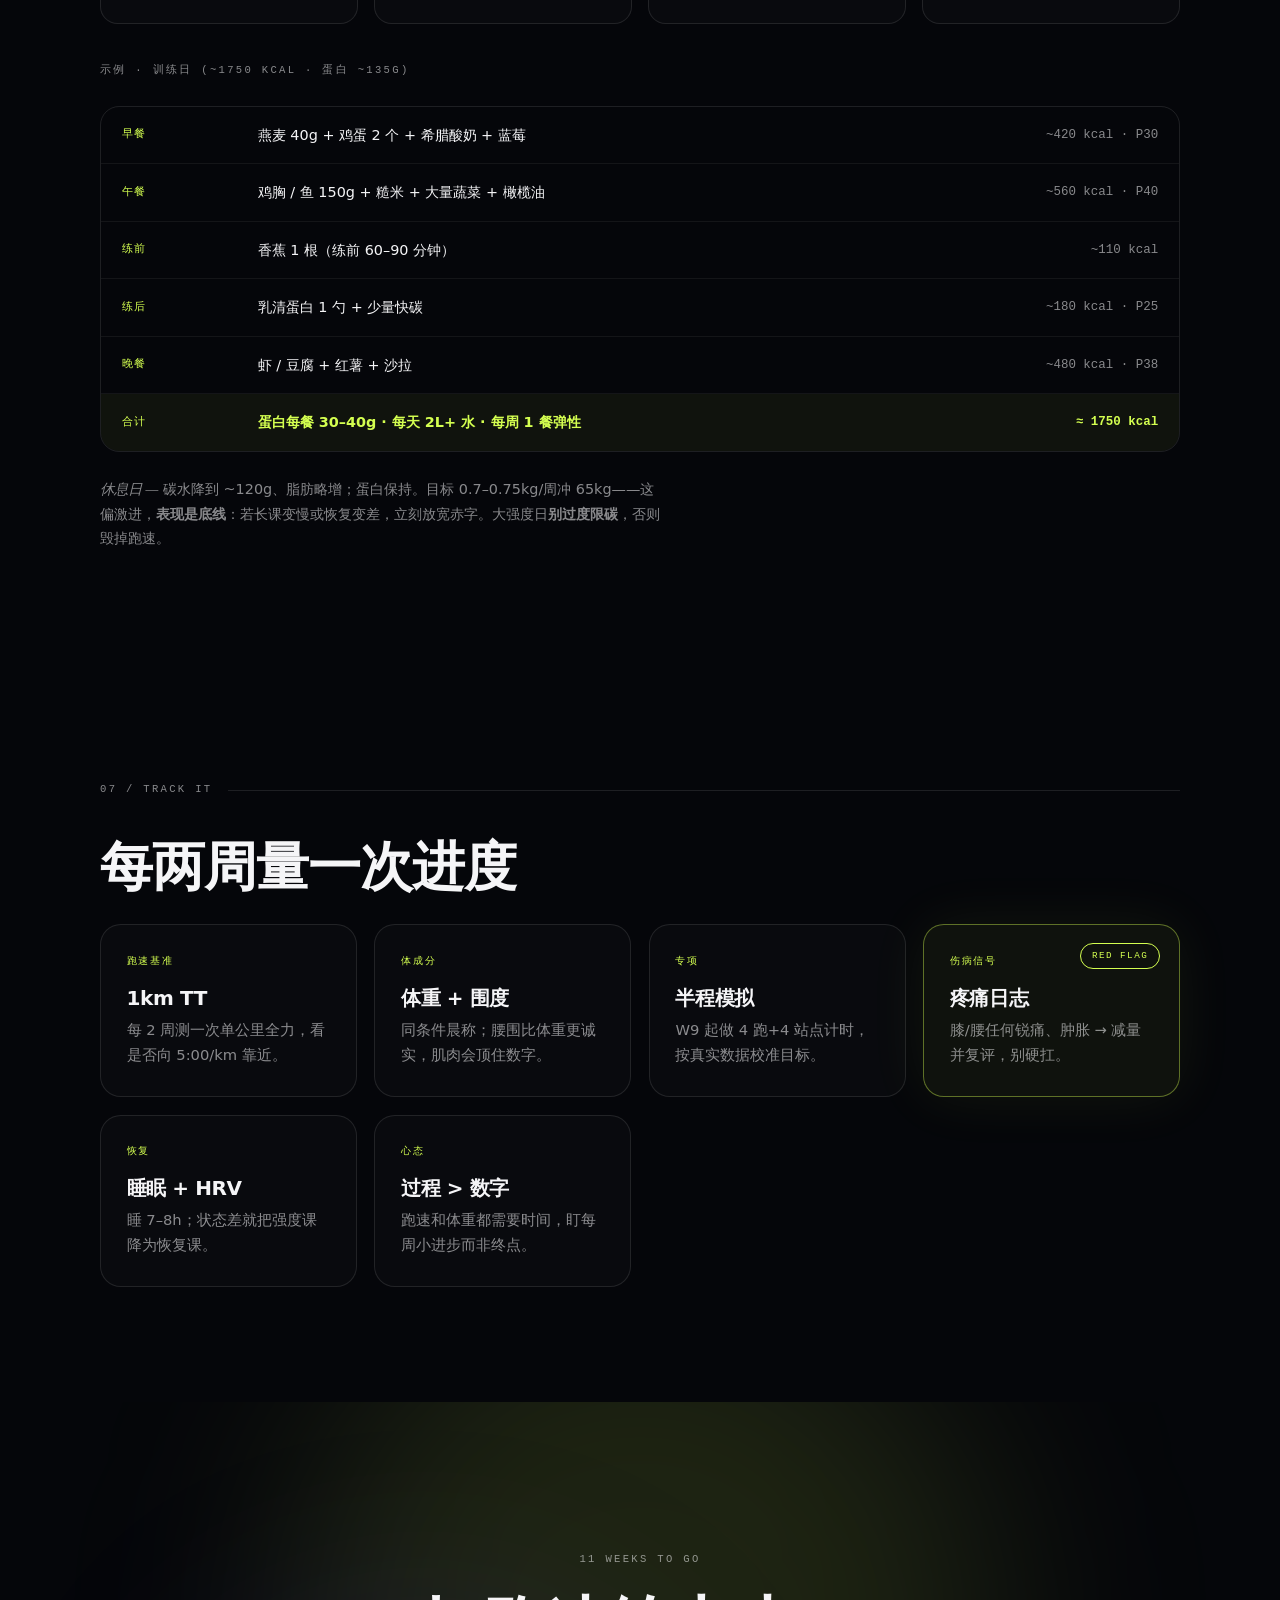
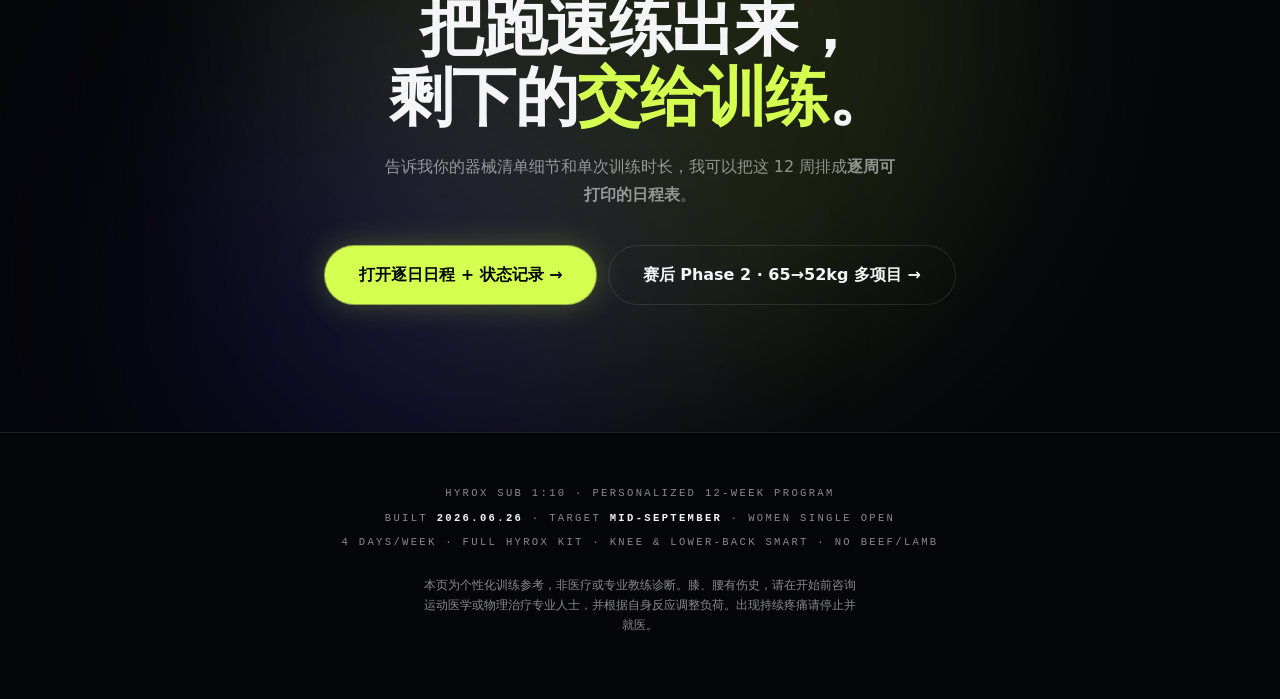
==== commit 300df659: "Add full 74kg→15%-body-fat plan (journey.html): all-sports + detailed nutrition - Master page: body-" ====
--- a/index.html
+++ b/index.html
@@ -215,6 +215,7 @@
     <a href="index.html" class="active" title="计划总览 Overview">总览</a>
     <a href="schedule.html" title="12 周逐日日程 + 状态记录">HYROX 日程</a>
     <a href="phase2.html" title="赛后 65→52kg 多项目">Phase 2</a>
+      <a href="journey.html" title="74→体脂15% 全程 + 详细饮食">完整方案</a>
   </nav>
 </header>
 
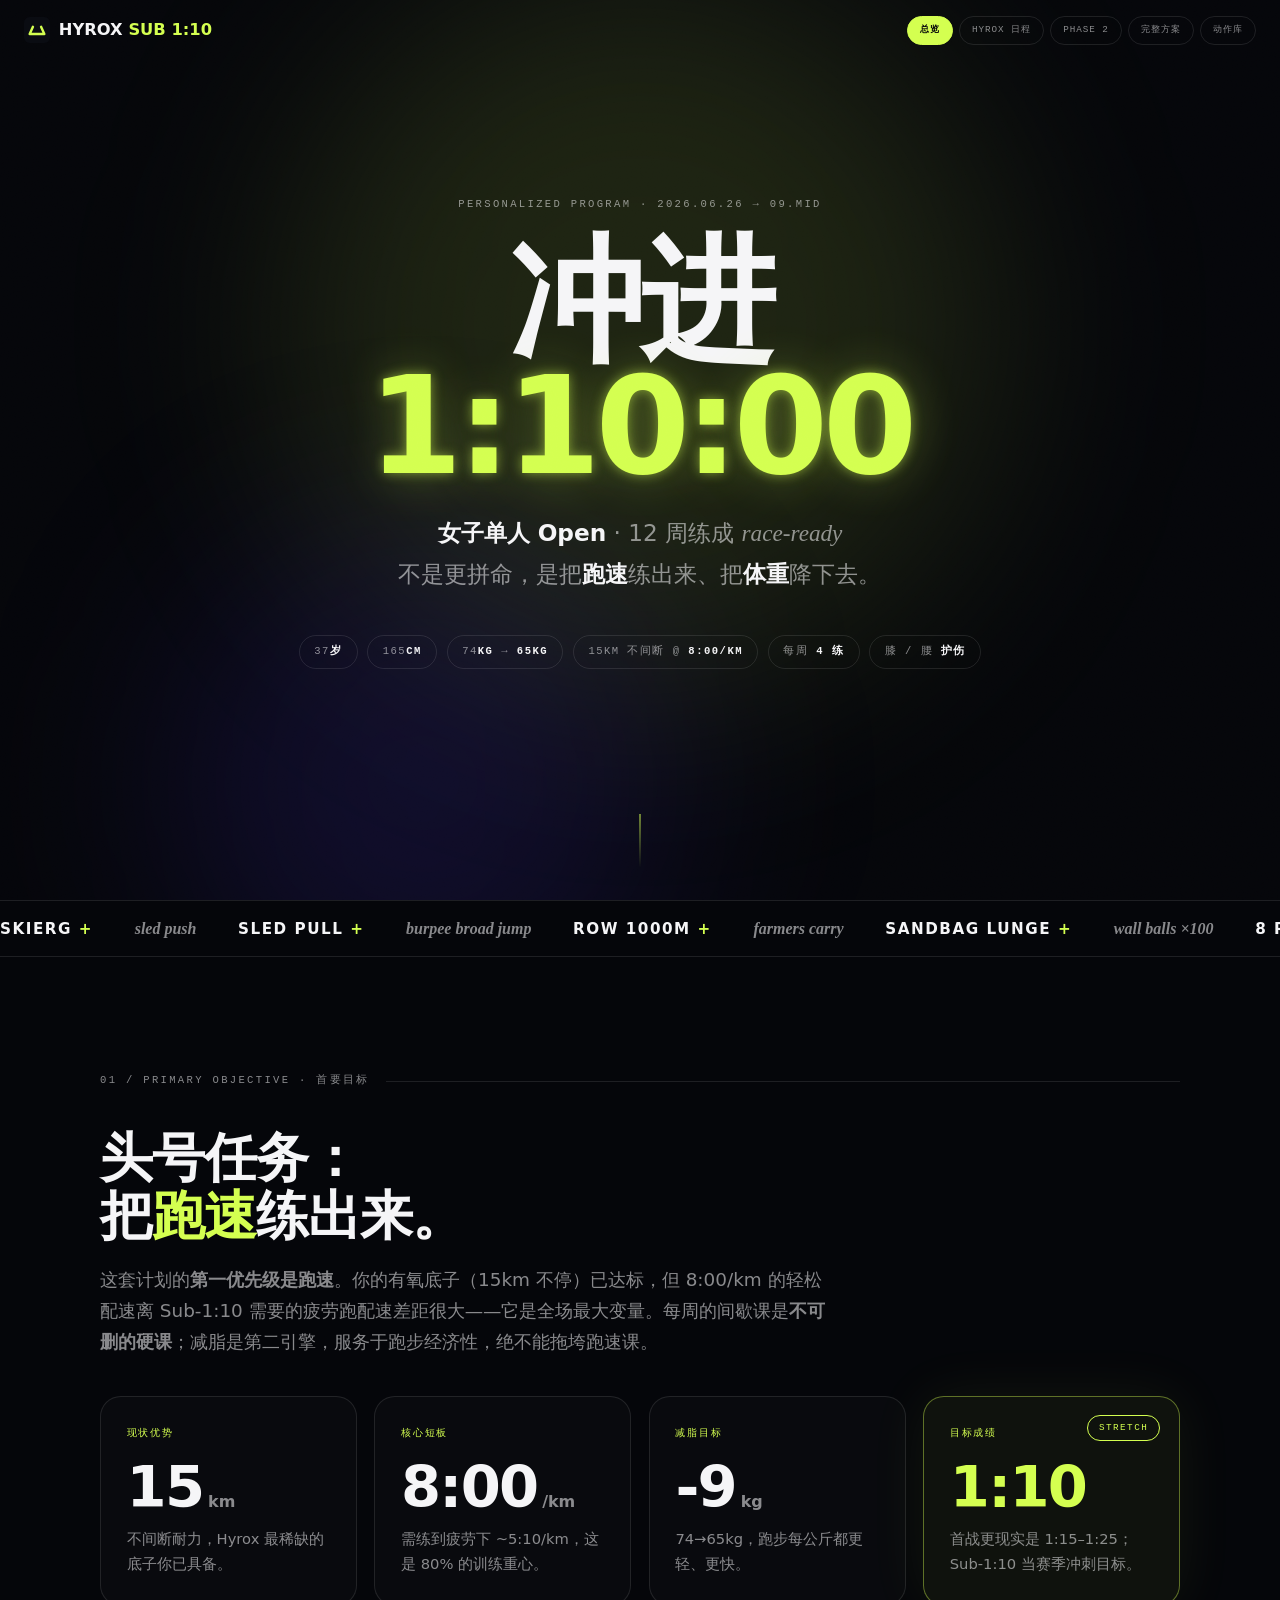
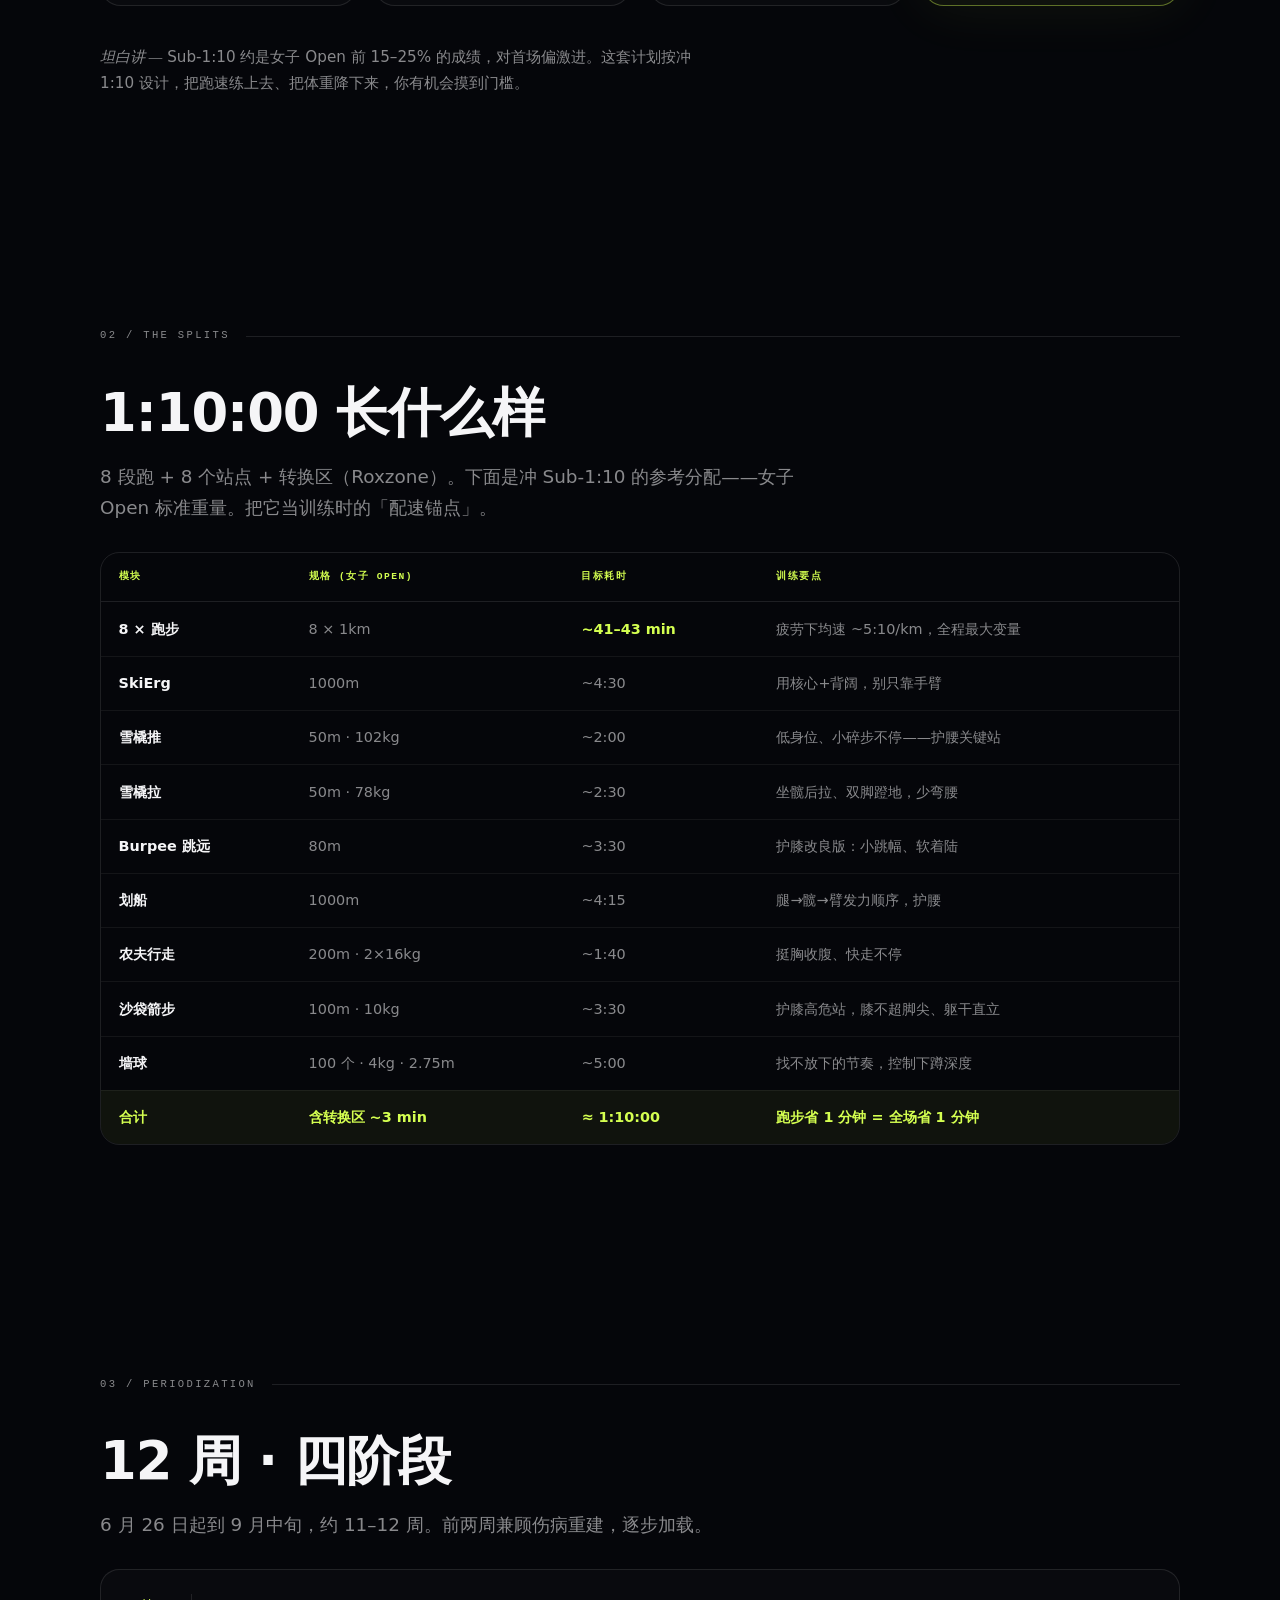
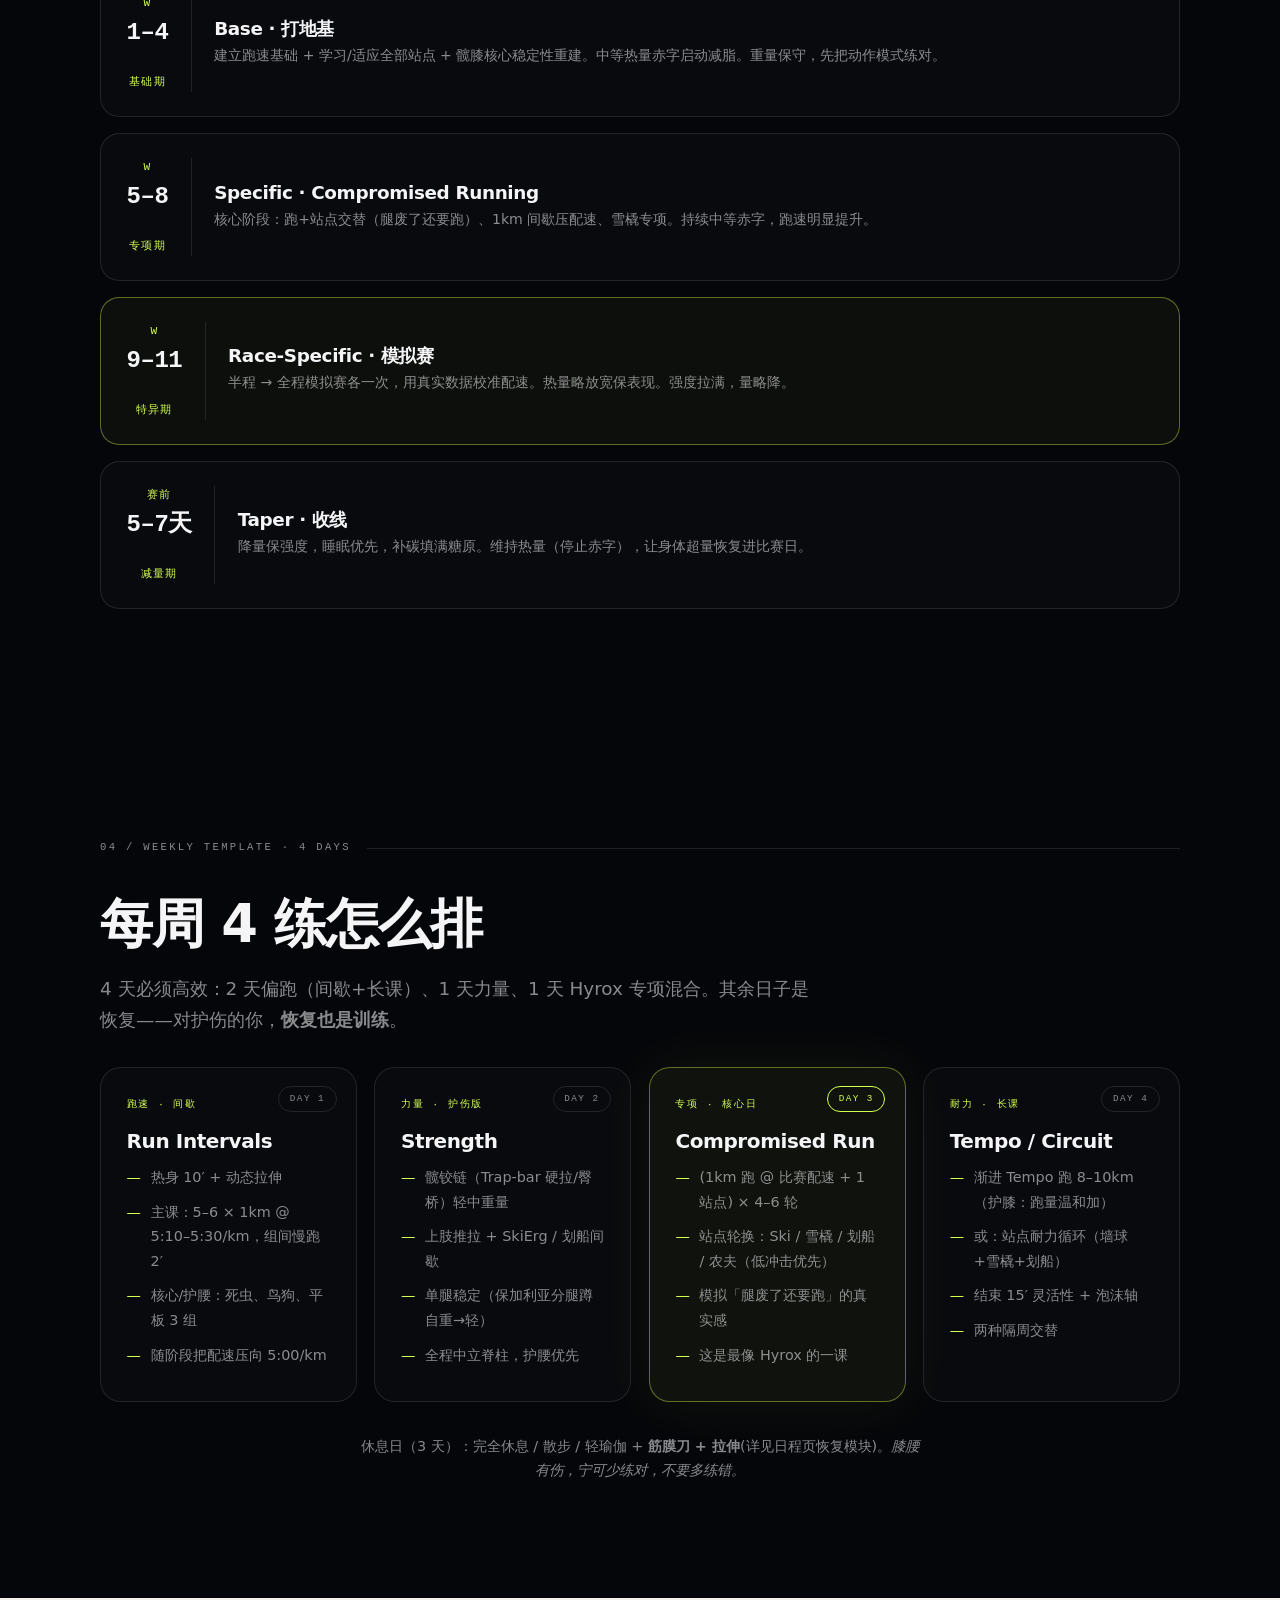
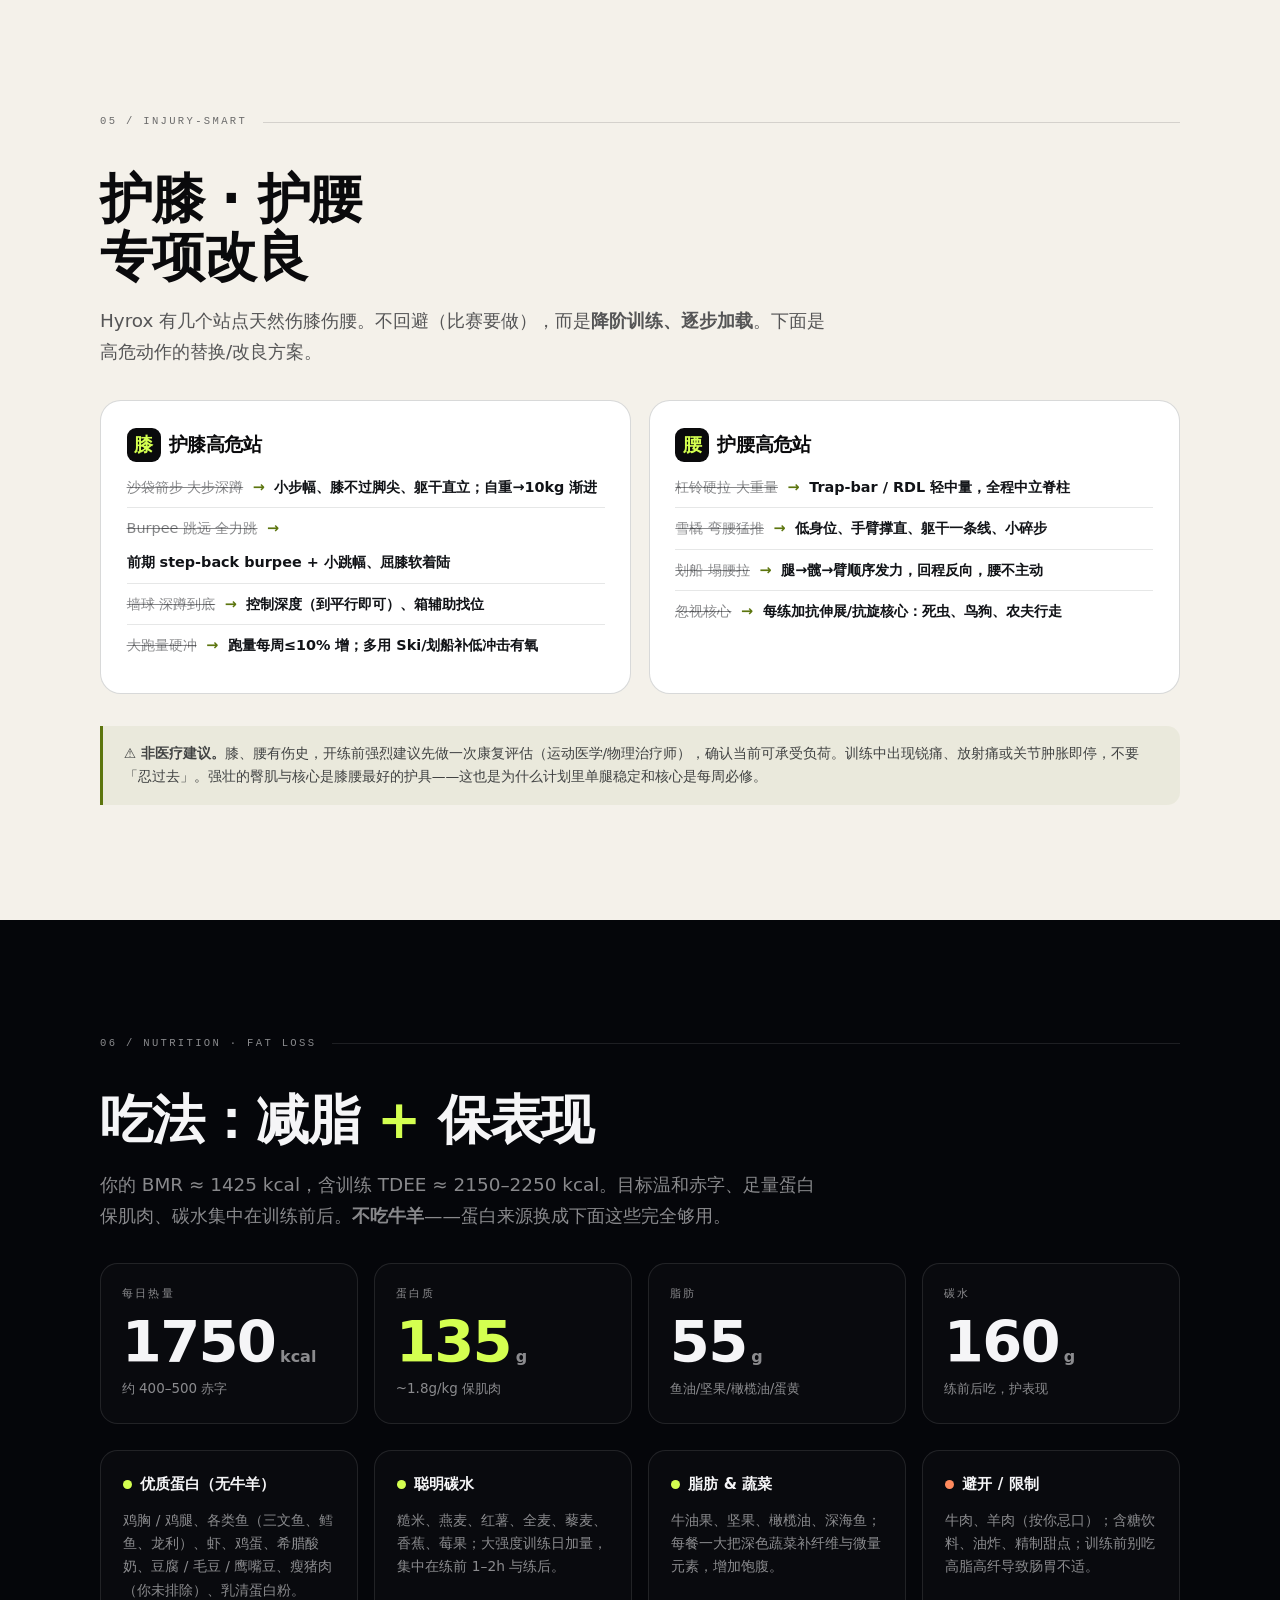
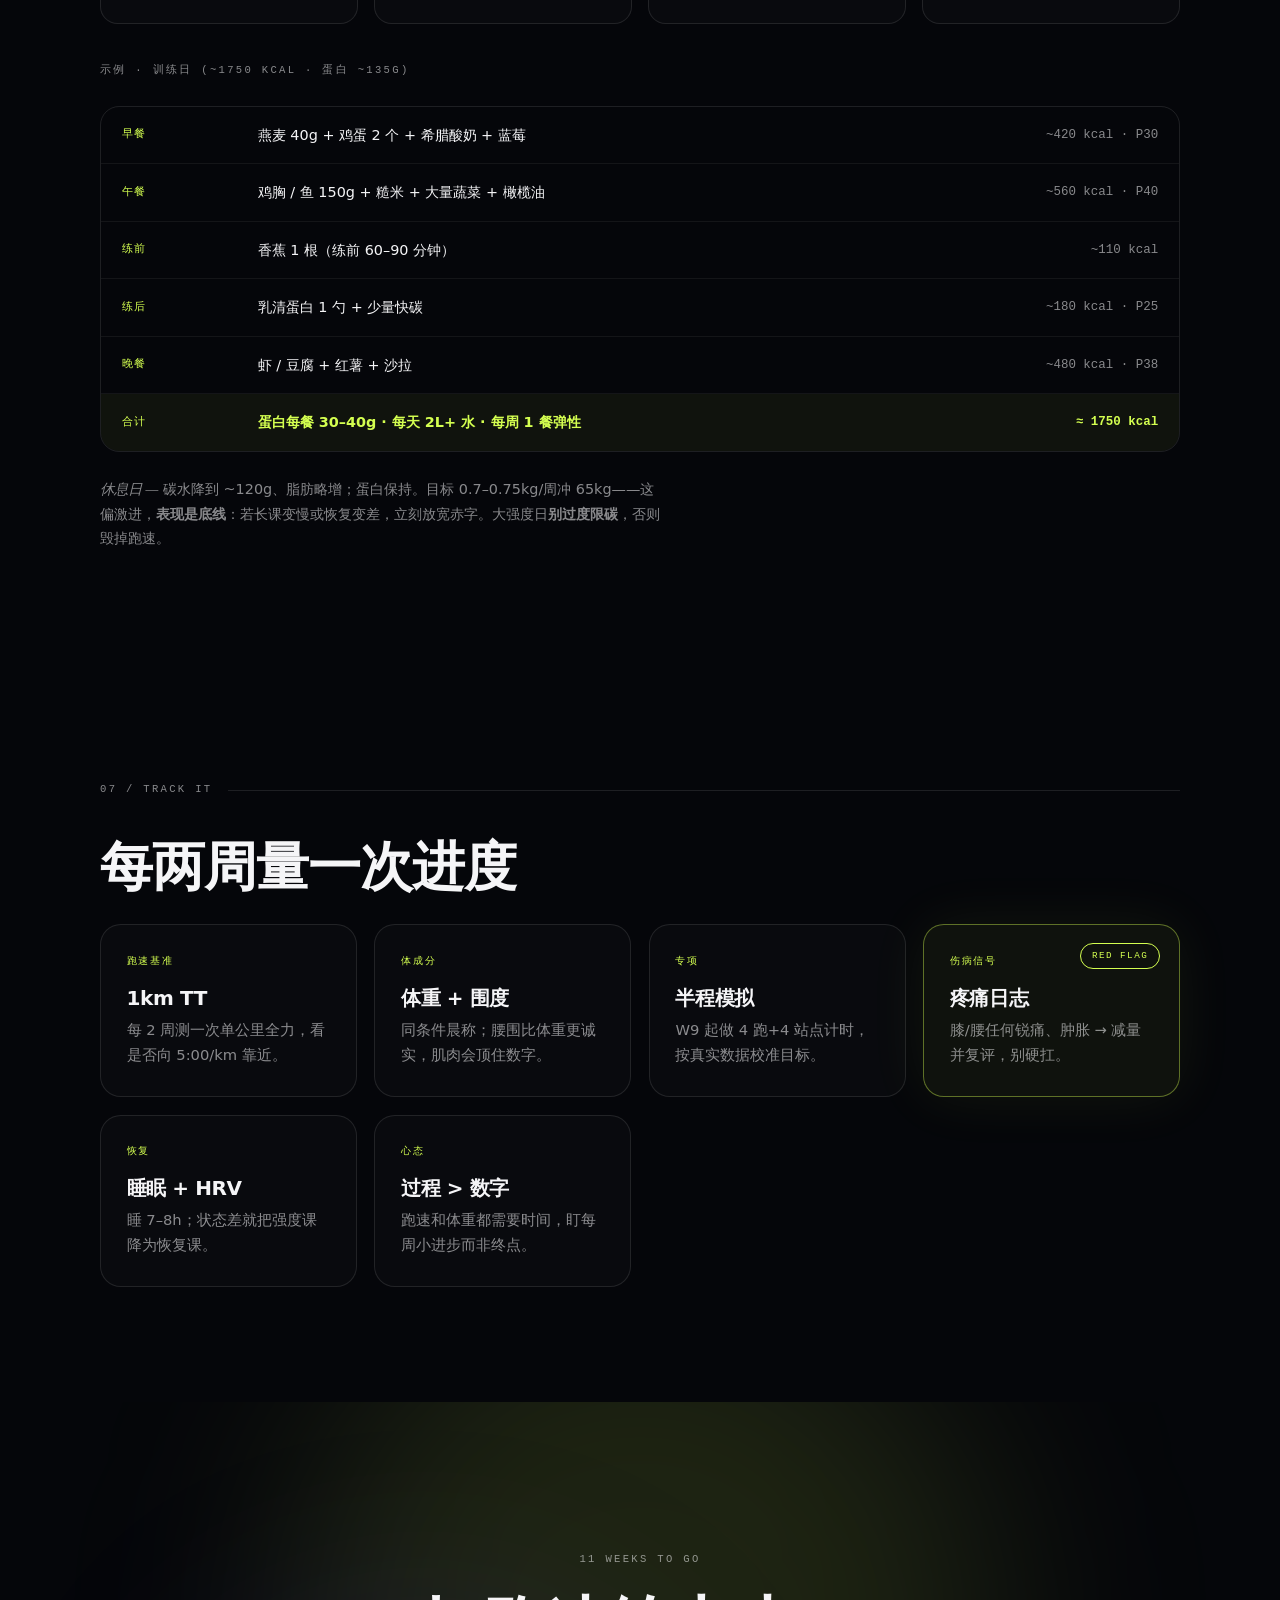
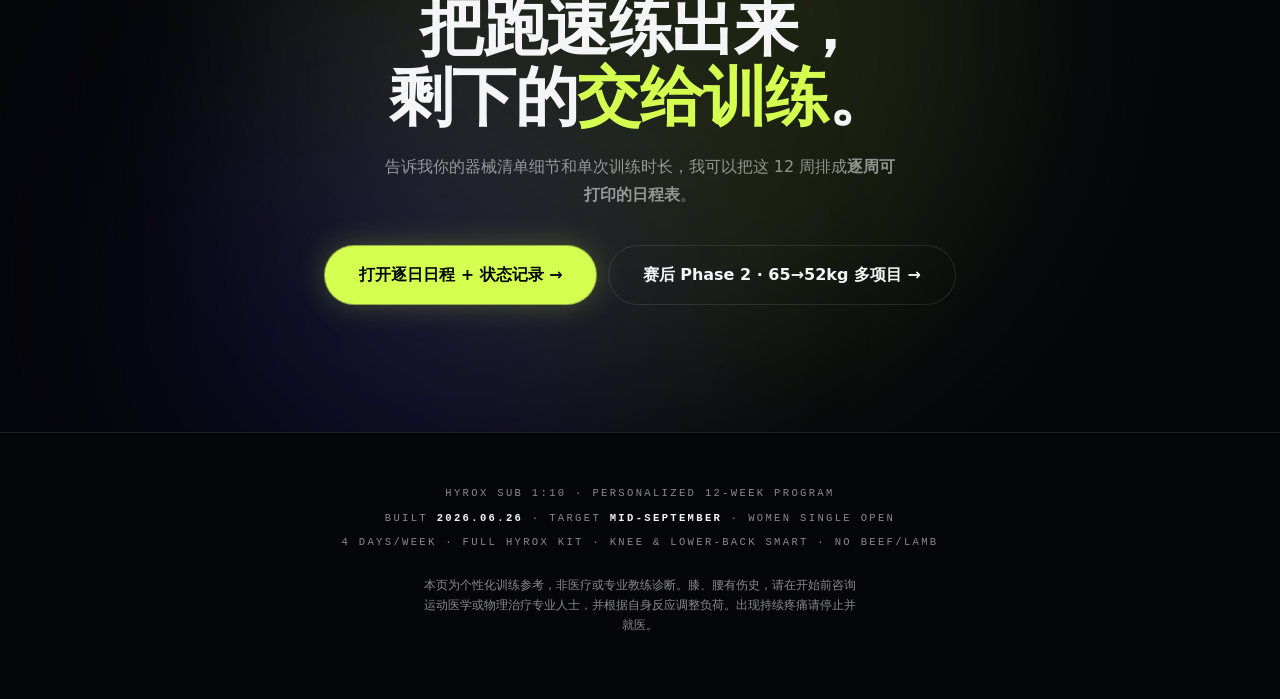
==== commit d81061ca: "Add exercise library (exercises.html): 39 movements with muscles, breakdown, mind-muscle cues Per mo" ====
--- a/index.html
+++ b/index.html
@@ -216,6 +216,7 @@
     <a href="schedule.html" title="12 周逐日日程 + 状态记录">HYROX 日程</a>
     <a href="phase2.html" title="赛后 65→52kg 多项目">Phase 2</a>
       <a href="journey.html" title="74→体脂15% 全程 + 详细饮食">完整方案</a>
+      <a href="exercises.html" title="动作图解/拆解/发力感">动作库</a>
   </nav>
 </header>
 
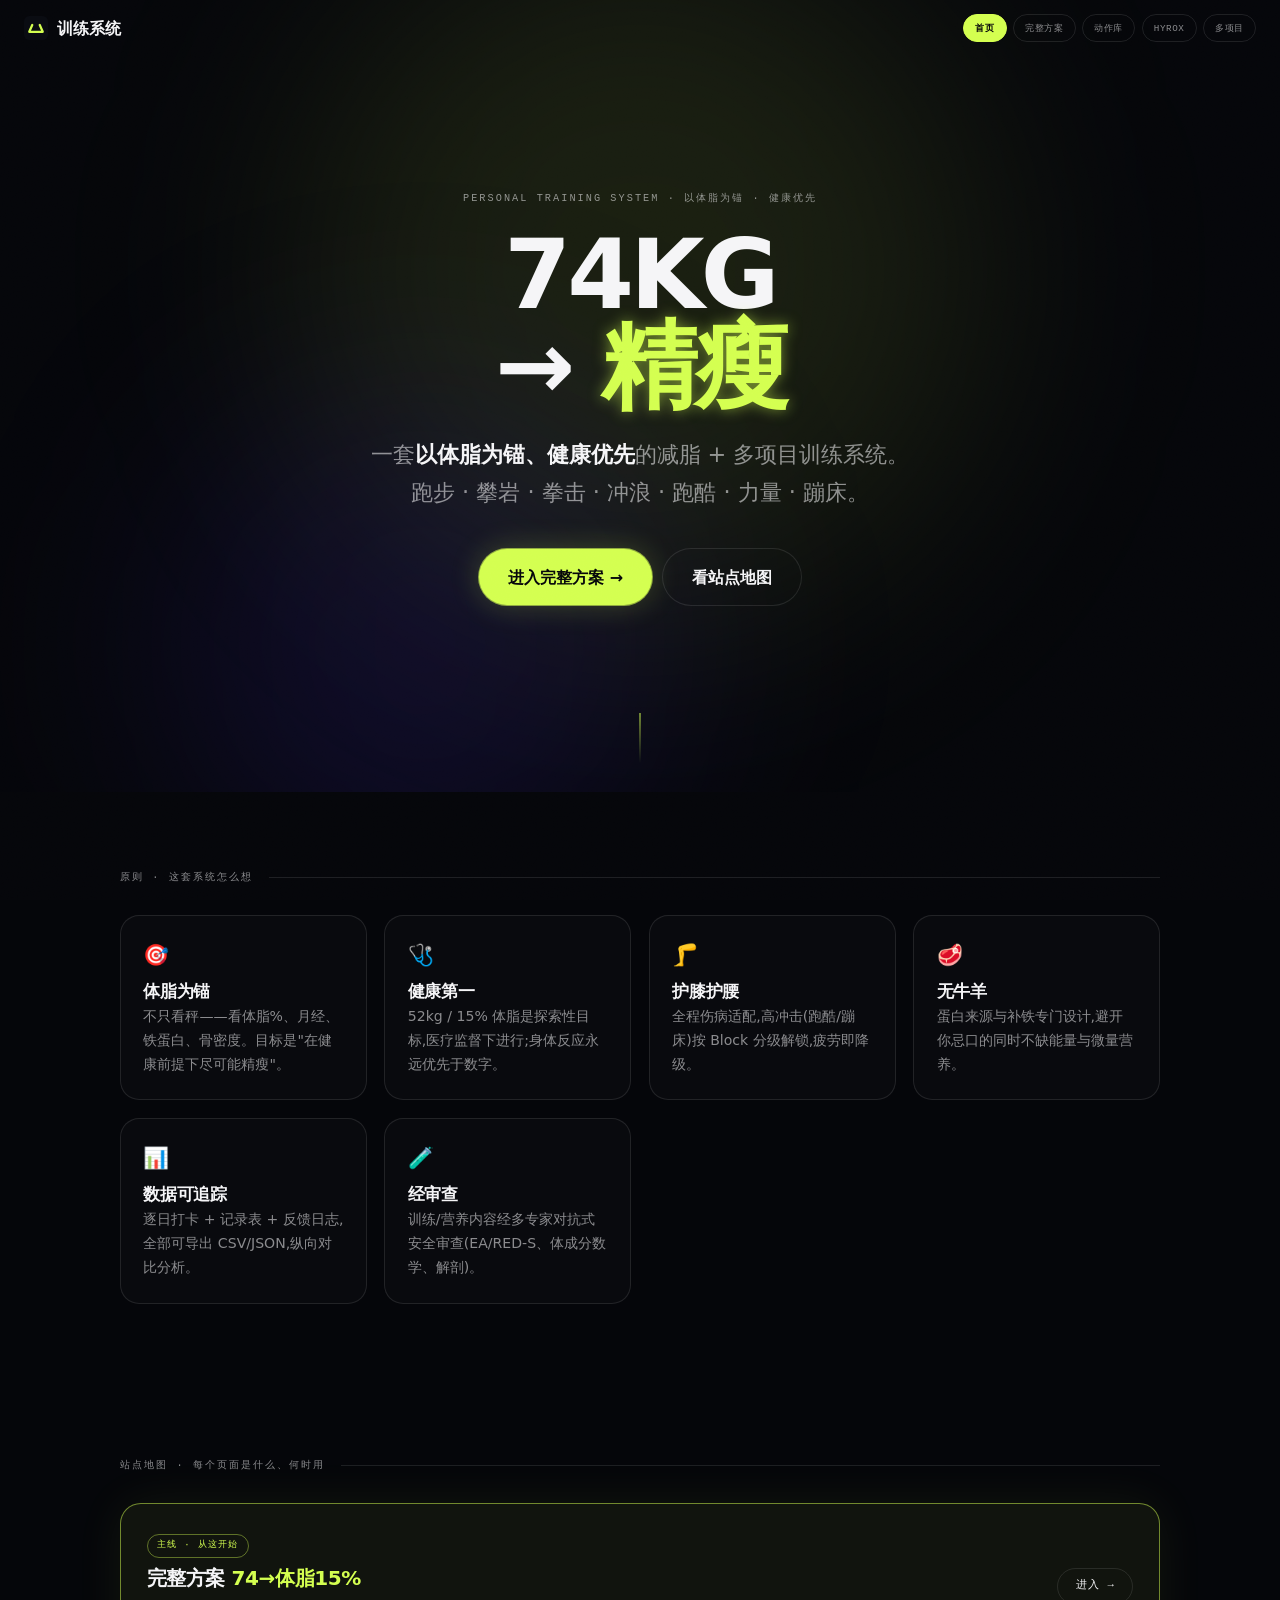
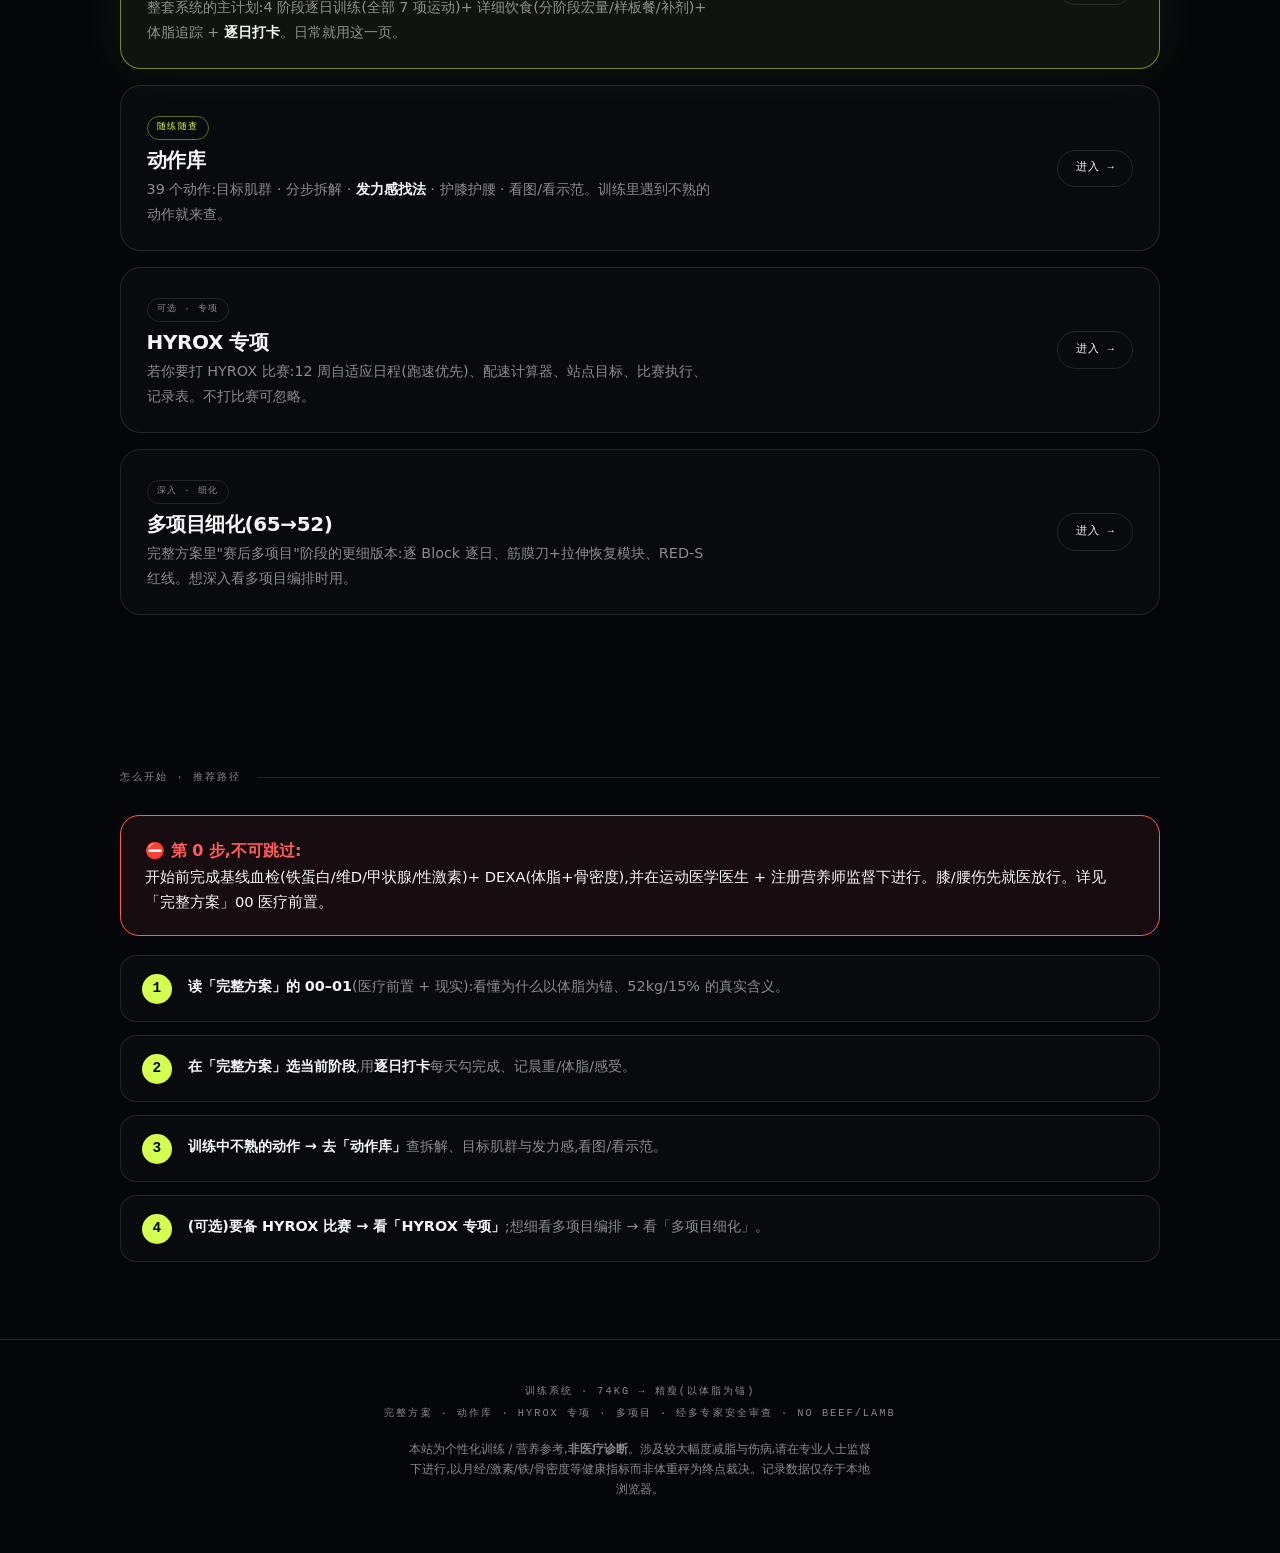
==== commit e61efd22: "Reorganize site IA: rebuild index as home/hub, unify nav across all pages - index.html is now a true" ====
--- a/index.html
+++ b/index.html
@@ -1,475 +1,171 @@
 <!DOCTYPE html>
-<html lang="zh-CN">
-<head>
-<meta charset="UTF-8">
-<meta name="viewport" content="width=device-width, initial-scale=1.0, viewport-fit=cover">
-<title>HYROX SUB 1:10 — 12 周训练 + 减脂计划 | 女子单人 Open</title>
-<meta name="description" content="为 37 岁女子定制的 12 周 Hyrox + 减脂计划：周期化训练、护膝护腰适配、无牛羊饮食方案，目标 9 月中旬冲击单人女子 Open 1 小时 10 分。">
+<html lang="zh-CN"><head>
+<meta charset="UTF-8"><meta name="viewport" content="width=device-width, initial-scale=1.0, viewport-fit=cover">
+<title>训练系统 · 74kg → 精瘦 | 首页</title>
+<meta name="description" content="以体脂为锚、健康优先的完整减脂 + 多项目训练系统:完整方案、HYROX 专项、动作库与逐日打卡。">
 <link rel="icon" href="data:image/svg+xml,%3Csvg xmlns='http://www.w3.org/2000/svg' viewBox='0 0 64 64'%3E%3Crect width='64' height='64' rx='14' fill='%2305060a'/%3E%3Cpath d='M14 40h36M14 40l8-16M50 40l-8-16' stroke='%23d4ff50' stroke-width='6' stroke-linecap='round' stroke-linejoin='round'/%3E%3C/svg%3E">
 <style>
-/* ============================================================
-   HYROX SUB 1:10 · 训练计划页
-   沿用「练+」体系：深空黑舞台 · volt 微光 · 颗粒质感
-   mono credits · 衬线斜体编辑感 · 节标编号 · scroll reveal
-   单文件零依赖 · prefers-reduced-motion 降级
-   ============================================================ */
-:root{
-  color-scheme: dark;
-  --ink:#05060a; --ink-2:#0a0c12;
-  --paper:#f4f1ea; --text:#f5f5f7; --muted:rgba(245,245,247,.55);
-  --volt:#d4ff50; --volt-rgb:212,255,80; --volt-on-light:#5c750e;
-  --indigo:#583cff;
-  --warn:#ff8a5d;
-  --line:rgba(255,255,255,.1);
-  --ease:cubic-bezier(.16,1,.3,1);
-  --sans:"PingFang SC","SF Pro Display","Hiragino Sans GB","Microsoft YaHei",-apple-system,system-ui,sans-serif;
-  --serif:"Songti SC","Noto Serif CJK SC",Georgia,serif;
-  --mono:ui-monospace,"SF Mono",Menlo,monospace;
-}
+:root{color-scheme:dark;--ink:#05060a;--ink-2:#0a0c12;--text:#f5f5f7;--muted:rgba(245,245,247,.55);--volt:#d4ff50;--volt-rgb:212,255,80;--volt-on-light:#5c750e;--indigo:#583cff;--warn:#ff8a5d;--alert:#ff5d5d;--line:rgba(255,255,255,.1);--ease:cubic-bezier(.16,1,.3,1);--sans:"PingFang SC","SF Pro Display","Hiragino Sans GB","Microsoft YaHei",-apple-system,system-ui,sans-serif;--serif:"Songti SC","Noto Serif CJK SC",Georgia,serif;--mono:ui-monospace,"SF Mono",Menlo,monospace;}
 *,*::before,*::after{box-sizing:border-box;margin:0;padding:0;}
 html{scroll-behavior:smooth;}
 body{font-family:var(--sans);background:var(--ink);color:var(--text);line-height:1.7;overflow-x:hidden;-webkit-font-smoothing:antialiased;}
 a{color:inherit;text-decoration:none;}
-ul{list-style:none;}
-section{position:relative;padding:clamp(4rem,9vw,7.5rem) 1.5rem;}
-.wrap{max-width:1080px;margin:0 auto;}
-.center{text-align:center;}
-h1,h2,h3{line-height:1.1;letter-spacing:-.02em;text-wrap:balance;}
-h2{font-size:clamp(1.9rem,5vw,3.3rem);font-weight:800;}
-p{text-wrap:pretty;}
+section{position:relative;padding:clamp(3rem,6vw,5rem) 1.5rem;}
+.wrap{max-width:1040px;margin:0 auto;}
+h1,h2,h3{line-height:1.12;letter-spacing:-.02em;text-wrap:balance;}
+h2{font-size:clamp(1.6rem,4.2vw,2.6rem);font-weight:800;}
 .plus{color:var(--volt);}
 ::selection{background:var(--volt);color:var(--ink);}
-:focus-visible{outline:2px solid var(--volt);outline-offset:3px;border-radius:4px;}
-.ed{font-family:var(--serif);font-style:italic;font-weight:400;letter-spacing:0;}
-.credits{font-family:var(--mono);font-size:.66rem;letter-spacing:.22em;text-transform:uppercase;color:var(--muted);}
-.sec-no{display:flex;align-items:center;gap:1rem;margin-bottom:2.4rem;}
+.ed{font-family:var(--serif);font-style:italic;}
+.credits{font-family:var(--mono);font-size:.64rem;letter-spacing:.2em;text-transform:uppercase;color:var(--muted);}
+.lead{color:var(--muted);max-width:64ch;font-size:clamp(.98rem,2.1vw,1.12rem);}
+.sec-no{display:flex;align-items:center;gap:1rem;margin-bottom:1.8rem;}
 .sec-no::after{content:"";flex:1;height:1px;background:var(--line);}
-.lead{color:var(--muted);max-width:62ch;font-size:clamp(1rem,2.2vw,1.15rem);}
-
-/* 颗粒 */
-body::after{content:"";position:fixed;inset:0;z-index:5;pointer-events:none;opacity:.05;
-  background-image:url("data:image/svg+xml,%3Csvg xmlns='http://www.w3.org/2000/svg' width='180' height='180'%3E%3Cfilter id='n'%3E%3CfeTurbulence type='fractalNoise' baseFrequency='0.8' numOctaves='2'/%3E%3C/filter%3E%3Crect width='180' height='180' filter='url(%23n)'/%3E%3C/svg%3E");
-  mix-blend-mode:overlay;}
-
-/* 顶栏 */
-header.bar{position:fixed;top:0;left:0;right:0;z-index:60;display:flex;align-items:center;justify-content:space-between;
-  padding:1rem 1.5rem;border-bottom:1px solid transparent;transition:border-color .4s,background .4s;}
+body::after{content:"";position:fixed;inset:0;z-index:5;pointer-events:none;opacity:.05;background-image:url("data:image/svg+xml,%3Csvg xmlns='http://www.w3.org/2000/svg' width='180' height='180'%3E%3Cfilter id='n'%3E%3CfeTurbulence type='fractalNoise' baseFrequency='0.8' numOctaves='2'/%3E%3C/filter%3E%3Crect width='180' height='180' filter='url(%23n)'/%3E%3C/svg%3E");mix-blend-mode:overlay;}
+header.bar{position:fixed;top:0;left:0;right:0;z-index:60;display:flex;align-items:center;justify-content:space-between;padding:.9rem 1.5rem;border-bottom:1px solid transparent;transition:border-color .4s,background .4s;}
 header.bar.scrolled{border-color:var(--line);background:rgba(5,6,10,.7);}
-@supports (backdrop-filter:blur(1px)){header.bar.scrolled{background:rgba(5,6,10,.5);backdrop-filter:blur(20px) saturate(1.5);}}
-.bar-logo{display:flex;align-items:center;gap:.55rem;font-weight:800;font-size:1.02rem;color:var(--text);}
-.bar-logo svg{width:26px;height:26px;}
+@supports (backdrop-filter:blur(1px)){header.bar.scrolled{background:rgba(5,6,10,.55);backdrop-filter:blur(20px) saturate(1.5);}}
+.bar-logo{display:flex;align-items:center;gap:.55rem;font-weight:800;font-size:1rem;color:var(--text);}
+.bar-logo svg{width:24px;height:24px;}
 .bar-nav{display:flex;gap:.4rem;flex-wrap:wrap;justify-content:flex-end;}
-.bar-nav a{font-family:var(--mono);font-size:.58rem;letter-spacing:.1em;color:var(--muted);border:1px solid var(--line);border-radius:999px;padding:.34rem .75rem;text-transform:uppercase;white-space:nowrap;transition:border-color .2s,color .2s,background .2s;}
+.bar-nav a{font-family:var(--mono);font-size:.58rem;letter-spacing:.06em;color:var(--muted);border:1px solid var(--line);border-radius:999px;padding:.32rem .7rem;text-transform:uppercase;white-space:nowrap;transition:border-color .2s,color .2s,background .2s;}
 .bar-nav a:hover{border-color:var(--volt);color:var(--volt);}
 .bar-nav a.active{background:var(--volt);color:var(--ink);border-color:var(--volt);font-weight:700;}
-@media(max-width:600px){.bar-logo span{display:none;}}
-
-/* Hero */
-.hero{min-height:100svh;display:grid;place-items:center;text-align:center;overflow:clip;padding-top:5rem;}
-.glow-stage{position:absolute;inset:0;z-index:-1;}
-.glow-stage i{position:absolute;border-radius:50%;filter:blur(110px);animation:drift 50s ease-in-out infinite alternate;}
-.glow-stage i:nth-child(1){width:56vw;aspect-ratio:1;left:50%;top:36%;translate:-50% -50%;background:rgba(var(--volt-rgb),.12);}
-.glow-stage i:nth-child(2){width:38vw;aspect-ratio:1;left:14%;bottom:-14%;background:rgba(88,60,255,.14);animation-delay:-25s;}
-@keyframes drift{to{transform:translate(4vw,-3vh) scale(1.12);}}
-.hero .kicker{margin-bottom:1.6rem;}
-.hero h1{font-size:clamp(3rem,12vw,8.5rem);font-weight:900;letter-spacing:-.04em;line-height:.92;text-transform:uppercase;}
-.hero h1 .tgt{color:var(--volt);text-shadow:0 0 12px rgba(var(--volt-rgb),.5),0 0 48px rgba(var(--volt-rgb),.3);}
-.hero .slogan{margin-top:1.5rem;font-size:clamp(1.05rem,2.4vw,1.45rem);color:var(--muted);}
+@media(max-width:680px){.bar-logo span{display:none;}}
+.hero{min-height:88svh;display:grid;place-items:center;text-align:center;padding-top:5rem;position:relative;overflow:clip;}
+.hero .glow{position:absolute;inset:0;z-index:-1;overflow:hidden;}
+.hero .glow i{position:absolute;border-radius:50%;filter:blur(120px);}
+.hero .glow i:nth-child(1){width:54vw;aspect-ratio:1;left:50%;top:34%;translate:-50% -50%;background:rgba(var(--volt-rgb),.1);}
+.hero .glow i:nth-child(2){width:38vw;aspect-ratio:1;left:14%;bottom:-12%;background:rgba(88,60,255,.13);}
+.hero .kick{margin-bottom:1.4rem;}
+.hero h1{font-size:clamp(2.6rem,9vw,6rem);font-weight:900;letter-spacing:-.04em;line-height:.95;text-transform:uppercase;}
+.hero h1 .plus{text-shadow:0 0 14px rgba(var(--volt-rgb),.5);}
+.hero .slogan{margin-top:1.4rem;font-size:clamp(1.05rem,2.4vw,1.4rem);color:var(--muted);max-width:40ch;margin-inline:auto;}
 .hero .slogan b{color:var(--text);font-weight:600;}
-.statline{margin-top:2.6rem;display:flex;flex-wrap:wrap;gap:.6rem;justify-content:center;}
-.chip{font-family:var(--mono);font-size:.66rem;letter-spacing:.14em;text-transform:uppercase;border:1px solid var(--line);border-radius:999px;padding:.45rem .9rem;color:var(--muted);}
-.chip b{color:var(--text);font-weight:700;}
-.reveal-up{opacity:0;translate:0 24px;animation:up 1s var(--ease) forwards;}
-.hero h1.reveal-up{animation-delay:.3s;}
-.hero .slogan.reveal-up{animation-delay:.6s;}
-.hero .statline.reveal-up{animation-delay:.9s;}
-@keyframes up{to{opacity:1;translate:0 0;}}
-.scroll-cue{position:absolute;bottom:2rem;left:50%;translate:-50%;width:1px;height:54px;background:linear-gradient(var(--volt),transparent);animation:cue 2s var(--ease) infinite;}
-@keyframes cue{0%{transform:scaleY(0);transform-origin:top;}60%{transform:scaleY(1);}100%{transform:scaleY(0);transform-origin:bottom;}}
-
-/* marquee */
-.marquee{border-block:1px solid var(--line);padding:.85rem 0;overflow:hidden;display:flex;user-select:none;}
-.marquee .track{display:flex;gap:2.6rem;flex:none;align-items:baseline;animation:marq 30s linear infinite;padding-right:2.6rem;}
-.marquee:hover .track{animation-play-state:paused;}
-@keyframes marq{to{transform:translateX(-100%);}}
-.marquee span{font-size:.95rem;font-weight:700;letter-spacing:.1em;white-space:nowrap;text-transform:uppercase;}
-.marquee .ed{font-size:1rem;text-transform:none;letter-spacing:0;color:var(--muted);}
-
-/* generic reveal */
-.reveal{opacity:0;translate:0 28px;transition:opacity .8s var(--ease),translate .8s var(--ease);transition-delay:calc(var(--i,0)*80ms);}
-.reveal.in{opacity:1;translate:0 0;}
-
-/* cards / grid */
-.grid{display:grid;gap:1.1rem;}
-.g2{grid-template-columns:repeat(auto-fit,minmax(260px,1fr));}
-.g3{grid-template-columns:repeat(auto-fit,minmax(220px,1fr));}
-.g4{grid-template-columns:repeat(auto-fit,minmax(190px,1fr));}
-.card{border:1px solid var(--line);border-radius:1.3rem;padding:1.8rem 1.6rem;background:rgba(255,255,255,.02);position:relative;overflow:hidden;}
-.card.lit{border-color:rgba(var(--volt-rgb),.4);background:rgba(var(--volt-rgb),.05);box-shadow:0 0 60px rgba(var(--volt-rgb),.07);}
-.card .tag{position:absolute;top:1.1rem;right:1.2rem;font-family:var(--mono);font-size:.58rem;letter-spacing:.16em;padding:.26rem .66rem;border-radius:999px;border:1px solid var(--line);color:var(--muted);}
-.card.lit .tag{border-color:var(--volt);color:var(--volt);}
-.card h3{font-size:1.25rem;margin-bottom:.5rem;}
-.card .sub{font-family:var(--mono);font-size:.62rem;letter-spacing:.18em;text-transform:uppercase;color:var(--volt);margin-bottom:1rem;display:block;}
-.card ul li{font-size:.9rem;color:var(--muted);padding:.32rem 0;display:flex;gap:.6rem;align-items:flex-start;}
-.card ul li::before{content:"—";color:var(--volt);flex:none;}
-.card p{font-size:.92rem;color:var(--muted);}
-
-/* big number stat */
-.bignum{font-size:clamp(2.4rem,6vw,3.6rem);font-weight:900;letter-spacing:-.03em;line-height:1;}
-.bignum .u{font-size:1rem;font-weight:600;color:var(--muted);margin-left:.3rem;letter-spacing:0;}
-
-/* table */
-.tbl-wrap{overflow-x:auto;border:1px solid var(--line);border-radius:1.2rem;margin-top:.4rem;}
-table{width:100%;border-collapse:collapse;font-size:.9rem;min-width:520px;}
-thead th{text-align:left;font-family:var(--mono);font-size:.6rem;letter-spacing:.16em;text-transform:uppercase;color:var(--volt);padding:1rem 1.1rem;border-bottom:1px solid var(--line);font-weight:600;white-space:nowrap;}
-tbody td{padding:.9rem 1.1rem;border-bottom:1px solid rgba(255,255,255,.06);color:var(--muted);vertical-align:top;}
-tbody tr:last-child td{border-bottom:0;}
-tbody td:first-child{color:var(--text);font-weight:600;white-space:nowrap;}
-tbody td b{color:var(--text);}
-tbody tr.total td{color:var(--volt);font-weight:700;background:rgba(var(--volt-rgb),.05);}
-tbody td .vt{color:var(--volt);font-weight:700;}
-
-/* phase timeline */
-.phases{display:grid;gap:1rem;margin-top:.5rem;}
-.phase{display:grid;grid-template-columns:auto 1fr;gap:1.4rem;border:1px solid var(--line);border-radius:1.2rem;padding:1.5rem 1.6rem;background:rgba(255,255,255,.02);align-items:center;}
-.phase .wk{font-family:var(--mono);font-size:.7rem;letter-spacing:.1em;color:var(--volt);border-right:1px solid var(--line);padding-right:1.4rem;text-align:center;white-space:nowrap;}
-.phase .wk b{display:block;font-size:1.5rem;color:var(--text);letter-spacing:-.02em;}
-.phase h3{font-size:1.15rem;margin-bottom:.3rem;}
-.phase p{font-size:.88rem;color:var(--muted);}
-.phase.peak{border-color:rgba(var(--volt-rgb),.4);background:rgba(var(--volt-rgb),.04);}
-
-/* injury / editorial (bone white) */
-.editorial{background:var(--paper);color:#111317;}
-.editorial .credits{color:rgba(17,19,23,.6);}
-.editorial h2{color:#0a0a0c;}
-.editorial .lead{color:rgba(17,19,23,.7);}
-.editorial .sec-no::after{background:rgba(17,19,23,.14);}
-.editorial .ecard{border:1px solid rgba(17,19,23,.16);border-radius:1.3rem;padding:1.7rem 1.6rem;background:#fff;}
-.editorial .ecard h3{font-size:1.18rem;color:#0a0a0c;margin-bottom:.3rem;display:flex;align-items:center;gap:.5rem;}
-.editorial .ecard .icon{width:34px;height:34px;border-radius:9px;display:grid;place-items:center;background:#0a0a0c;color:var(--volt);font-weight:900;flex:none;}
-.editorial .ecard .swap{font-size:.9rem;color:#111317;padding:.5rem 0;border-bottom:1px solid rgba(17,19,23,.1);display:flex;gap:.6rem;flex-wrap:wrap;align-items:baseline;}
-.editorial .ecard .swap:last-child{border-bottom:0;}
-.editorial .ecard .swap .no{color:rgba(17,19,23,.5);text-decoration:line-through;}
-.editorial .ecard .swap .arr{color:var(--volt-on-light);font-weight:900;}
-.editorial .ecard .swap .yes{font-weight:700;}
-.editorial .disclaimer{margin-top:2rem;border-left:3px solid var(--volt-on-light);background:rgba(92,117,14,.06);padding:1rem 1.3rem;border-radius:0 .8rem .8rem 0;font-size:.86rem;color:rgba(17,19,23,.78);}
-
-/* diet */
-.macro{display:grid;grid-template-columns:repeat(auto-fit,minmax(150px,1fr));gap:1rem;margin-top:.5rem;}
-.macro .m{border:1px solid var(--line);border-radius:1.1rem;padding:1.4rem 1.3rem;background:rgba(255,255,255,.02);}
-.macro .m .credits{margin-bottom:.6rem;display:block;}
-.foodbank{display:grid;grid-template-columns:repeat(auto-fit,minmax(220px,1fr));gap:1rem;margin-top:1.6rem;}
-.foodbank .fb{border:1px solid var(--line);border-radius:1.1rem;padding:1.3rem 1.4rem;background:rgba(255,255,255,.02);}
-.foodbank .fb h4{font-size:.95rem;margin-bottom:.7rem;display:flex;align-items:center;gap:.5rem;}
-.foodbank .fb h4 .dot{width:9px;height:9px;border-radius:50%;background:var(--volt);flex:none;}
-.foodbank .fb.no h4 .dot{background:var(--warn);}
-.foodbank .fb p{font-size:.86rem;color:var(--muted);}
-.dayplan{margin-top:1.6rem;border:1px solid var(--line);border-radius:1.2rem;overflow:hidden;}
-.dayplan .row{display:grid;grid-template-columns:120px 1fr auto;gap:1rem;padding:1rem 1.3rem;border-bottom:1px solid rgba(255,255,255,.06);align-items:center;}
-.dayplan .row:last-child{border-bottom:0;}
-.dayplan .row .when{font-family:var(--mono);font-size:.66rem;letter-spacing:.12em;text-transform:uppercase;color:var(--volt);}
-.dayplan .row .what{font-size:.9rem;color:var(--text);}
-.dayplan .row .kcal{font-family:var(--mono);font-size:.78rem;color:var(--muted);white-space:nowrap;}
-.dayplan .row.sum{background:rgba(var(--volt-rgb),.05);}
-.dayplan .row.sum .what,.dayplan .row.sum .kcal{color:var(--volt);font-weight:700;}
-
-/* CTA */
-.final-cta{text-align:center;min-height:70svh;display:grid;place-content:center;overflow:clip;}
-.final-cta h2{font-size:clamp(2rem,6vw,4rem);font-weight:900;}
-.final-cta p{color:var(--muted);margin:1.3rem auto 2.4rem;max-width:520px;}
-.btnrow{display:flex;gap:.8rem;justify-content:center;flex-wrap:wrap;}
-.btn{display:inline-flex;align-items:center;gap:.6em;padding:.95rem 2.1rem;border-radius:999px;font-weight:800;font-size:1rem;cursor:pointer;
-  background:var(--volt);color:var(--ink);border:0;box-shadow:0 0 0 1px rgba(var(--volt-rgb),.6),0 0 30px rgba(var(--volt-rgb),.25);
-  transition:transform .25s var(--ease),box-shadow .25s var(--ease);}
-.btn:hover{transform:translateY(-2px);box-shadow:0 0 0 1px rgba(var(--volt-rgb),.8),0 0 56px rgba(var(--volt-rgb),.4);}
+.hero .cta{margin-top:2.4rem;display:flex;gap:.7rem;justify-content:center;flex-wrap:wrap;}
+.btn{display:inline-flex;align-items:center;gap:.5em;padding:.9rem 1.8rem;border-radius:999px;font-weight:800;font-size:1rem;cursor:pointer;background:var(--volt);color:var(--ink);border:0;box-shadow:0 0 0 1px rgba(var(--volt-rgb),.6),0 0 30px rgba(var(--volt-rgb),.22);transition:transform .25s var(--ease),box-shadow .25s var(--ease);}
+.btn:hover{transform:translateY(-2px);box-shadow:0 0 0 1px rgba(var(--volt-rgb),.85),0 0 50px rgba(var(--volt-rgb),.4);}
 .btn.ghost{background:transparent;color:var(--text);box-shadow:0 0 0 1px var(--line);}
 .btn.ghost:hover{box-shadow:0 0 0 1px var(--volt);}
-
-footer{border-top:1px solid var(--line);padding:3rem 1.5rem 4rem;text-align:center;}
-footer .credits{line-height:2.3;}
-footer .credits b{color:var(--text);font-weight:600;}
-footer .disc{margin-top:1.4rem;font-size:.72rem;color:var(--muted);max-width:60ch;margin-inline:auto;}
-
-@media (max-width:560px){
-  .bar-nav{gap:.3rem;}
-  .phase{grid-template-columns:1fr;gap:.8rem;}
-  .phase .wk{border-right:0;border-bottom:1px solid var(--line);padding-right:0;padding-bottom:.8rem;text-align:left;display:flex;align-items:baseline;gap:.6rem;}
-  .phase .wk b{display:inline;}
-  .dayplan .row{grid-template-columns:1fr;gap:.3rem;}
-}
-@media (prefers-reduced-motion:reduce){
-  *{animation-duration:.001ms!important;animation-iteration-count:1!important;transition-duration:.001ms!important;}
-  .reveal{opacity:1;translate:0 0;}
-  .scroll-cue{display:none;}
-}
-</style>
-</head>
-<body>
-
+.scroll-cue{position:absolute;bottom:1.8rem;left:50%;translate:-50%;width:1px;height:50px;background:linear-gradient(var(--volt),transparent);}
+.grid{display:grid;gap:1.1rem;}
+.g2{grid-template-columns:repeat(auto-fit,minmax(280px,1fr));}
+.g3{grid-template-columns:repeat(auto-fit,minmax(210px,1fr));}
+.pcard{border:1px solid var(--line);border-radius:1.2rem;padding:1.4rem 1.4rem;background:rgba(255,255,255,.02);}
+.pcard .ic{font-size:1.3rem;margin-bottom:.5rem;}
+.pcard h3{font-size:1.05rem;margin-bottom:.3rem;}
+.pcard p{font-size:.88rem;color:var(--muted);}
+/* sitemap cards */
+.map{display:grid;gap:1rem;margin-top:.5rem;}
+.mcard{border:1px solid var(--line);border-radius:1.3rem;background:rgba(255,255,255,.02);padding:1.5rem 1.6rem;display:grid;grid-template-columns:1fr auto;gap:1rem;align-items:center;transition:border-color .25s,background .25s;}
+.mcard:hover{border-color:rgba(var(--volt-rgb),.4);background:rgba(var(--volt-rgb),.04);}
+.mcard.primary{border-color:rgba(var(--volt-rgb),.5);background:rgba(var(--volt-rgb),.06);box-shadow:0 0 50px rgba(var(--volt-rgb),.07);}
+.mcard .tag{font-family:var(--mono);font-size:.56rem;letter-spacing:.14em;text-transform:uppercase;color:var(--volt);border:1px solid rgba(var(--volt-rgb),.4);border-radius:999px;padding:.2rem .6rem;display:inline-block;margin-bottom:.6rem;}
+.mcard .tag.opt{color:var(--muted);border-color:var(--line);}
+.mcard h3{font-size:1.25rem;margin-bottom:.35rem;}
+.mcard p{font-size:.9rem;color:var(--muted);max-width:62ch;}
+.mcard .go{font-family:var(--mono);font-size:.66rem;letter-spacing:.1em;text-transform:uppercase;border:1px solid var(--line);border-radius:999px;padding:.55rem 1.1rem;color:var(--text);white-space:nowrap;transition:all .2s;}
+.mcard:hover .go{border-color:var(--volt);color:var(--volt);}
+@media(max-width:560px){.mcard{grid-template-columns:1fr;}.mcard .go{justify-self:start;}}
+/* steps */
+.steps{display:grid;gap:.8rem;counter-reset:s;}
+.step{display:grid;grid-template-columns:auto 1fr;gap:1rem;border:1px solid var(--line);border-radius:1rem;padding:1.1rem 1.3rem;background:rgba(255,255,255,.02);align-items:start;}
+.step::before{counter-increment:s;content:counter(s);font-family:var(--mono);font-weight:800;color:var(--ink);background:var(--volt);width:30px;height:30px;border-radius:50%;display:grid;place-items:center;font-size:.9rem;}
+.step b{color:var(--text);}
+.step span{font-size:.9rem;color:var(--muted);}
+.gate{border:1px solid var(--alert);border-radius:1.2rem;background:rgba(255,93,93,.07);padding:1.3rem 1.5rem;margin-top:.5rem;}
+.gate b{color:var(--alert);}
+.gate p{font-size:.92rem;color:var(--text);}
+footer{border-top:1px solid var(--line);padding:2.6rem 1.5rem 3.6rem;text-align:center;}
+footer .credits{line-height:2.1;}
+footer .disc{margin-top:1rem;font-size:.72rem;color:var(--muted);max-width:64ch;margin-inline:auto;}
+.reveal{opacity:0;translate:0 22px;transition:opacity .7s var(--ease),translate .7s var(--ease);}
+.reveal.in{opacity:1;translate:0 0;}
+@media (prefers-reduced-motion:reduce){.reveal{opacity:1;translate:0 0;}}
+</style></head><body>
 <header class="bar" id="bar">
-  <a class="bar-logo" href="index.html">
-    <svg viewBox="0 0 64 64" aria-hidden="true"><rect width="64" height="64" rx="14" fill="#0a0c12"/><path d="M14 42h36M14 42l8-18M50 42l-8-18" stroke="#d4ff50" stroke-width="6" stroke-linecap="round" stroke-linejoin="round"/></svg>
-    <span>HYROX <span class="plus">SUB 1:10</span></span>
-  </a>
+  <a class="bar-logo" href="index.html"><svg viewBox="0 0 64 64" aria-hidden="true"><rect width="64" height="64" rx="14" fill="#0a0c12"/><path d="M14 42h36M14 42l8-18M50 42l-8-18" stroke="#d4ff50" stroke-width="6" stroke-linecap="round" stroke-linejoin="round"/></svg><span>训练系统</span></a>
   <nav class="bar-nav">
-    <a href="index.html" class="active" title="计划总览 Overview">总览</a>
-    <a href="schedule.html" title="12 周逐日日程 + 状态记录">HYROX 日程</a>
-    <a href="phase2.html" title="赛后 65→52kg 多项目">Phase 2</a>
-      <a href="journey.html" title="74→体脂15% 全程 + 详细饮食">完整方案</a>
-      <a href="exercises.html" title="动作图解/拆解/发力感">动作库</a>
+    <a href="index.html" class="active">首页</a>
+    <a href="journey.html">完整方案</a>
+    <a href="exercises.html">动作库</a>
+    <a href="schedule.html">HYROX</a>
+    <a href="phase2.html">多项目</a>
   </nav>
 </header>
 
-<!-- HERO -->
 <section class="hero">
-  <div class="glow-stage" aria-hidden="true"><i></i><i></i></div>
+  <div class="glow" aria-hidden="true"><i></i><i></i></div>
   <div class="wrap">
-    <p class="credits kicker reveal-up">Personalized Program · 2026.06.26 → 09.MID</p>
-    <h1 class="reveal-up">冲进<br><span class="tgt">1:10:00</span></h1>
-    <p class="slogan reveal-up"><b>女子单人 Open</b> · 12 周练成 <span class="ed">race-ready</span><br>不是更拼命，是把<b>跑速</b>练出来、把<b>体重</b>降下去。</p>
-    <div class="statline reveal-up">
-      <span class="chip">37<b>岁</b></span>
-      <span class="chip">165<b>cm</b></span>
-      <span class="chip">74<b>kg</b> → <b class="plus">65kg</b></span>
-      <span class="chip">15km 不间断 @ <b>8:00/km</b></span>
-      <span class="chip">每周 <b>4 练</b></span>
-      <span class="chip">膝 / 腰 <b>护伤</b></span>
+    <p class="credits kick">Personal Training System · 以体脂为锚 · 健康优先</p>
+    <h1>74kg<br>→ <span class="plus">精瘦</span></h1>
+    <p class="slogan">一套<b>以体脂为锚、健康优先</b>的减脂 + 多项目训练系统。<br>跑步 · 攀岩 · 拳击 · 冲浪 · 跑酷 · 力量 · 蹦床。</p>
+    <div class="cta">
+      <a class="btn" href="journey.html">进入完整方案 →</a>
+      <a class="btn ghost" href="#map">看站点地图</a>
     </div>
   </div>
   <div class="scroll-cue" aria-hidden="true"></div>
 </section>
 
-<!-- MARQUEE -->
-<div class="marquee" aria-hidden="true">
-  <div class="track">
-    <span>SKIERG <span class="plus">+</span></span><span class="ed">sled push</span>
-    <span>SLED PULL <span class="plus">+</span></span><span class="ed">burpee broad jump</span>
-    <span>ROW 1000M <span class="plus">+</span></span><span class="ed">farmers carry</span>
-    <span>SANDBAG LUNGE <span class="plus">+</span></span><span class="ed">wall balls ×100</span>
-    <span>8 RUNS <span class="plus">+</span></span><span class="ed">8 stations</span>
-    <span>SKIERG <span class="plus">+</span></span><span class="ed">sled push</span>
-    <span>SLED PULL <span class="plus">+</span></span><span class="ed">burpee broad jump</span>
-    <span>ROW 1000M <span class="plus">+</span></span><span class="ed">farmers carry</span>
-    <span>SANDBAG LUNGE <span class="plus">+</span></span><span class="ed">wall balls ×100</span>
-    <span>8 RUNS <span class="plus">+</span></span><span class="ed">8 stations</span>
-  </div>
-</div>
-
-<!-- 01 现实评估 -->
 <section>
   <div class="wrap">
-    <div class="sec-no reveal"><span class="credits">01 / Primary Objective · 首要目标</span></div>
-    <h2 class="reveal">头号任务：<br>把<span class="plus">跑速</span>练出来。</h2>
-    <p class="lead reveal" style="margin-top:1.2rem;">这套计划的<b>第一优先级是跑速</b>。你的有氧底子（15km 不停）已达标，但 8:00/km 的轻松配速离 Sub-1:10 需要的疲劳跑配速差距很大——它是全场最大变量。每周的间歇课是<b>不可删的硬课</b>；减脂是第二引擎，服务于跑步经济性，绝不能拖垮跑速课。</p>
-
-    <div class="grid g4 reveal" style="margin-top:2.4rem;">
-      <div class="card"><span class="sub">现状优势</span><div class="bignum">15<span class="u">km</span></div><p style="margin-top:.6rem;">不间断耐力，Hyrox 最稀缺的底子你已具备。</p></div>
-      <div class="card"><span class="sub">核心短板</span><div class="bignum">8:00<span class="u">/km</span></div><p style="margin-top:.6rem;">需练到疲劳下 ~5:10/km，这是 80% 的训练重心。</p></div>
-      <div class="card"><span class="sub">减脂目标</span><div class="bignum">-9<span class="u">kg</span></div><p style="margin-top:.6rem;">74→65kg，跑步每公斤都更轻、更快。</p></div>
-      <div class="card lit"><span class="tag">STRETCH</span><span class="sub">目标成绩</span><div class="bignum plus">1:10</div><p style="margin-top:.6rem;">首战更现实是 1:15–1:25；Sub-1:10 当赛季冲刺目标。</p></div>
-    </div>
-
-    <p class="lead reveal" style="margin-top:2.4rem;font-size:.95rem;">
-      <span class="ed">坦白讲 —</span> Sub-1:10 约是女子 Open 前 15–25% 的成绩，对首场偏激进。这套计划按冲 1:10 设计，把跑速练上去、把体重降下来，你有机会摸到门槛。
-    </p>
-  </div>
-</section>
-
-<!-- 02 配速拆解 -->
-<section>
-  <div class="wrap">
-    <div class="sec-no reveal"><span class="credits">02 / The Splits</span></div>
-    <h2 class="reveal">1:10:00 长什么样</h2>
-    <p class="lead reveal" style="margin-top:1.2rem;">8 段跑 + 8 个站点 + 转换区（Roxzone）。下面是冲 Sub-1:10 的参考分配——女子 Open 标准重量。把它当训练时的「配速锚点」。</p>
-    <div class="tbl-wrap reveal" style="margin-top:1.8rem;">
-      <table>
-        <thead><tr><th>模块</th><th>规格 (女子 Open)</th><th>目标耗时</th><th>训练要点</th></tr></thead>
-        <tbody>
-          <tr><td>8 × 跑步</td><td>8 × 1km</td><td><span class="vt">~41–43 min</span></td><td>疲劳下均速 ~5:10/km，全程最大变量</td></tr>
-          <tr><td>SkiErg</td><td>1000m</td><td>~4:30</td><td>用核心+背阔，别只靠手臂</td></tr>
-          <tr><td>雪橇推</td><td>50m · 102kg</td><td>~2:00</td><td>低身位、小碎步不停——护腰关键站</td></tr>
-          <tr><td>雪橇拉</td><td>50m · 78kg</td><td>~2:30</td><td>坐髋后拉、双脚蹬地，少弯腰</td></tr>
-          <tr><td>Burpee 跳远</td><td>80m</td><td>~3:30</td><td>护膝改良版：小跳幅、软着陆</td></tr>
-          <tr><td>划船</td><td>1000m</td><td>~4:15</td><td>腿→髋→臂发力顺序，护腰</td></tr>
-          <tr><td>农夫行走</td><td>200m · 2×16kg</td><td>~1:40</td><td>挺胸收腹、快走不停</td></tr>
-          <tr><td>沙袋箭步</td><td>100m · 10kg</td><td>~3:30</td><td>护膝高危站，膝不超脚尖、躯干直立</td></tr>
-          <tr><td>墙球</td><td>100 个 · 4kg · 2.75m</td><td>~5:00</td><td>找不放下的节奏，控制下蹲深度</td></tr>
-          <tr class="total"><td>合计</td><td>含转换区 ~3 min</td><td>≈ 1:10:00</td><td>跑步省 1 分钟 = 全场省 1 分钟</td></tr>
-        </tbody>
-      </table>
+    <div class="sec-no reveal"><span class="credits">原则 · 这套系统怎么想</span></div>
+    <div class="grid g3">
+      <div class="pcard reveal"><div class="ic">🎯</div><h3>体脂为锚</h3><p>不只看秤——看体脂%、月经、铁蛋白、骨密度。目标是"在健康前提下尽可能精瘦"。</p></div>
+      <div class="pcard reveal"><div class="ic">🩺</div><h3>健康第一</h3><p>52kg / 15% 体脂是探索性目标,医疗监督下进行;身体反应永远优先于数字。</p></div>
+      <div class="pcard reveal"><div class="ic">🦵</div><h3>护膝护腰</h3><p>全程伤病适配,高冲击(跑酷/蹦床)按 Block 分级解锁,疲劳即降级。</p></div>
+      <div class="pcard reveal"><div class="ic">🥩</div><h3>无牛羊</h3><p>蛋白来源与补铁专门设计,避开你忌口的同时不缺能量与微量营养。</p></div>
+      <div class="pcard reveal"><div class="ic">📊</div><h3>数据可追踪</h3><p>逐日打卡 + 记录表 + 反馈日志,全部可导出 CSV/JSON,纵向对比分析。</p></div>
+      <div class="pcard reveal"><div class="ic">🧪</div><h3>经审查</h3><p>训练/营养内容经多专家对抗式安全审查(EA/RED-S、体成分数学、解剖)。</p></div>
     </div>
   </div>
 </section>
 
-<!-- 03 周期化 -->
-<section>
+<section id="map">
   <div class="wrap">
-    <div class="sec-no reveal"><span class="credits">03 / Periodization</span></div>
-    <h2 class="reveal">12 周 · 四阶段</h2>
-    <p class="lead reveal" style="margin-top:1.2rem;">6 月 26 日起到 9 月中旬，约 11–12 周。前两周兼顾伤病重建，逐步加载。</p>
-    <div class="phases reveal" style="margin-top:1.8rem;">
-      <div class="phase"><div class="wk">W<b>1–4</b><br>基础期</div><div><h3>Base · 打地基</h3><p>建立跑速基础 + 学习/适应全部站点 + 髋膝核心稳定性重建。中等热量赤字启动减脂。重量保守，先把动作模式练对。</p></div></div>
-      <div class="phase"><div class="wk">W<b>5–8</b><br>专项期</div><div><h3>Specific · Compromised Running</h3><p>核心阶段：跑+站点交替（腿废了还要跑）、1km 间歇压配速、雪橇专项。持续中等赤字，跑速明显提升。</p></div></div>
-      <div class="phase peak"><div class="wk">W<b>9–11</b><br>特异期</div><div><h3>Race-Specific · 模拟赛</h3><p>半程 → 全程模拟赛各一次，用真实数据校准配速。热量略放宽保表现。强度拉满，量略降。</p></div></div>
-      <div class="phase"><div class="wk">赛前<b>5–7天</b><br>减量期</div><div><h3>Taper · 收线</h3><p>降量保强度，睡眠优先，补碳填满糖原。维持热量（停止赤字），让身体超量恢复进比赛日。</p></div></div>
+    <div class="sec-no reveal"><span class="credits">站点地图 · 每个页面是什么、何时用</span></div>
+    <div class="map">
+      <a class="mcard primary reveal" href="journey.html">
+        <div><span class="tag">主线 · 从这开始</span><h3>完整方案 <span class="plus">74→体脂15%</span></h3><p>整套系统的主计划:4 阶段逐日训练(全部 7 项运动)+ 详细饮食(分阶段宏量/样板餐/补剂)+ 体脂追踪 + <b style="color:var(--text)">逐日打卡</b>。日常就用这一页。</p></div>
+        <span class="go">进入 →</span>
+      </a>
+      <a class="mcard reveal" href="exercises.html">
+        <div><span class="tag">随练随查</span><h3>动作库</h3><p>39 个动作:目标肌群 · 分步拆解 · <b style="color:var(--text)">发力感找法</b> · 护膝护腰 · 看图/看示范。训练里遇到不熟的动作就来查。</p></div>
+        <span class="go">进入 →</span>
+      </a>
+      <a class="mcard reveal" href="schedule.html">
+        <div><span class="tag opt">可选 · 专项</span><h3>HYROX 专项</h3><p>若你要打 HYROX 比赛:12 周自适应日程(跑速优先)、配速计算器、站点目标、比赛执行、记录表。不打比赛可忽略。</p></div>
+        <span class="go">进入 →</span>
+      </a>
+      <a class="mcard reveal" href="phase2.html">
+        <div><span class="tag opt">深入 · 细化</span><h3>多项目细化(65→52)</h3><p>完整方案里"赛后多项目"阶段的更细版本:逐 Block 逐日、筋膜刀+拉伸恢复模块、RED-S 红线。想深入看多项目编排时用。</p></div>
+        <span class="go">进入 →</span>
+      </a>
     </div>
   </div>
 </section>
 
-<!-- 04 周模板 -->
 <section>
   <div class="wrap">
-    <div class="sec-no reveal"><span class="credits">04 / Weekly Template · 4 Days</span></div>
-    <h2 class="reveal">每周 4 练怎么排</h2>
-    <p class="lead reveal" style="margin-top:1.2rem;">4 天必须高效：2 天偏跑（间歇+长课）、1 天力量、1 天 Hyrox 专项混合。其余日子是恢复——对护伤的你，<b>恢复也是训练</b>。</p>
-    <div class="grid g4 reveal" style="margin-top:2rem;">
-      <div class="card"><span class="tag">DAY 1</span><span class="sub">跑速 · 间歇</span><h3>Run Intervals</h3><ul>
-        <li>热身 10′ + 动态拉伸</li>
-        <li>主课：5–6 × 1km @ 5:10–5:30/km，组间慢跑 2′</li>
-        <li>核心/护腰：死虫、鸟狗、平板 3 组</li>
-        <li>随阶段把配速压向 5:00/km</li></ul></div>
-      <div class="card"><span class="tag">DAY 2</span><span class="sub">力量 · 护伤版</span><h3>Strength</h3><ul>
-        <li>髋铰链（Trap-bar 硬拉/臀桥）轻中重量</li>
-        <li>上肢推拉 + SkiErg / 划船间歇</li>
-        <li>单腿稳定（保加利亚分腿蹲 自重→轻）</li>
-        <li>全程中立脊柱，护腰优先</li></ul></div>
-      <div class="card lit"><span class="tag">DAY 3</span><span class="sub">专项 · 核心日</span><h3>Compromised Run</h3><ul>
-        <li>(1km 跑 @ 比赛配速 + 1 站点) × 4–6 轮</li>
-        <li>站点轮换：Ski / 雪橇 / 划船 / 农夫（低冲击优先）</li>
-        <li>模拟「腿废了还要跑」的真实感</li>
-        <li>这是最像 Hyrox 的一课</li></ul></div>
-      <div class="card"><span class="tag">DAY 4</span><span class="sub">耐力 · 长课</span><h3>Tempo / Circuit</h3><ul>
-        <li>渐进 Tempo 跑 8–10km（护膝：跑量温和加）</li>
-        <li>或：站点耐力循环（墙球+雪橇+划船）</li>
-        <li>结束 15′ 灵活性 + 泡沫轴</li>
-        <li>两种隔周交替</li></ul></div>
-    </div>
-    <p class="lead reveal center" style="margin:2rem auto 0;font-size:.9rem;">
-      休息日（3 天）：完全休息 / 散步 / 轻瑜伽 + <b>筋膜刀 + 拉伸</b>(详见日程页恢复模块)。<span class="ed">膝腰有伤，宁可少练对，不要多练错。</span>
-    </p>
-  </div>
-</section>
-
-<!-- 05 护伤适配（编辑骨白段） -->
-<section class="editorial">
-  <div class="wrap">
-    <div class="sec-no reveal"><span class="credits">05 / Injury-Smart</span></div>
-    <h2 class="reveal">护膝 · 护腰<br>专项改良</h2>
-    <p class="lead reveal" style="margin-top:1.2rem;">Hyrox 有几个站点天然伤膝伤腰。不回避（比赛要做），而是<b>降阶训练、逐步加载</b>。下面是高危动作的替换/改良方案。</p>
-
-    <div class="grid g2 reveal" style="margin-top:2rem;">
-      <div class="ecard">
-        <h3><span class="icon">膝</span>护膝高危站</h3>
-        <div class="swap"><span class="no">沙袋箭步 大步深蹲</span><span class="arr">→</span><span class="yes">小步幅、膝不过脚尖、躯干直立；自重→10kg 渐进</span></div>
-        <div class="swap"><span class="no">Burpee 跳远 全力跳</span><span class="arr">→</span><span class="yes">前期 step-back burpee + 小跳幅、屈膝软着陆</span></div>
-        <div class="swap"><span class="no">墙球 深蹲到底</span><span class="arr">→</span><span class="yes">控制深度（到平行即可）、箱辅助找位</span></div>
-        <div class="swap"><span class="no">大跑量硬冲</span><span class="arr">→</span><span class="yes">跑量每周≤10% 增；多用 Ski/划船补低冲击有氧</span></div>
-      </div>
-      <div class="ecard">
-        <h3><span class="icon">腰</span>护腰高危站</h3>
-        <div class="swap"><span class="no">杠铃硬拉 大重量</span><span class="arr">→</span><span class="yes">Trap-bar / RDL 轻中量，全程中立脊柱</span></div>
-        <div class="swap"><span class="no">雪橇 弯腰猛推</span><span class="arr">→</span><span class="yes">低身位、手臂撑直、躯干一条线、小碎步</span></div>
-        <div class="swap"><span class="no">划船 塌腰拉</span><span class="arr">→</span><span class="yes">腿→髋→臂顺序发力，回程反向，腰不主动</span></div>
-        <div class="swap"><span class="no">忽视核心</span><span class="arr">→</span><span class="yes">每练加抗伸展/抗旋核心：死虫、鸟狗、农夫行走</span></div>
-      </div>
-    </div>
-
-    <div class="disclaimer reveal">
-      ⚠️ <b>非医疗建议。</b>膝、腰有伤史，开练前强烈建议先做一次康复评估（运动医学/物理治疗师），确认当前可承受负荷。训练中出现锐痛、放射痛或关节肿胀即停，不要「忍过去」。强壮的臀肌与核心是膝腰最好的护具——这也是为什么计划里单腿稳定和核心是每周必修。
-    </div>
-  </div>
-</section>
-
-<!-- 06 饮食 -->
-<section>
-  <div class="wrap">
-    <div class="sec-no reveal"><span class="credits">06 / Nutrition · Fat Loss</span></div>
-    <h2 class="reveal">吃法：减脂 <span class="plus">+</span> 保表现</h2>
-    <p class="lead reveal" style="margin-top:1.2rem;">你的 BMR ≈ 1425 kcal，含训练 TDEE ≈ 2150–2250 kcal。目标温和赤字、足量蛋白保肌肉、碳水集中在训练前后。<b>不吃牛羊</b>——蛋白来源换成下面这些完全够用。</p>
-
-    <div class="macro reveal" style="margin-top:2rem;">
-      <div class="m"><span class="credits">每日热量</span><div class="bignum">1750<span class="u">kcal</span></div><p style="font-size:.84rem;color:var(--muted);margin-top:.4rem;">约 400–500 赤字</p></div>
-      <div class="m"><span class="credits">蛋白质</span><div class="bignum plus">135<span class="u">g</span></div><p style="font-size:.84rem;color:var(--muted);margin-top:.4rem;">~1.8g/kg 保肌肉</p></div>
-      <div class="m"><span class="credits">脂肪</span><div class="bignum">55<span class="u">g</span></div><p style="font-size:.84rem;color:var(--muted);margin-top:.4rem;">鱼油/坚果/橄榄油/蛋黄</p></div>
-      <div class="m"><span class="credits">碳水</span><div class="bignum">160<span class="u">g</span></div><p style="font-size:.84rem;color:var(--muted);margin-top:.4rem;">练前后吃，护表现</p></div>
-    </div>
-
-    <div class="foodbank reveal">
-      <div class="fb"><h4><span class="dot"></span>优质蛋白（无牛羊）</h4><p>鸡胸 / 鸡腿、各类鱼（三文鱼、鳕鱼、龙利）、虾、鸡蛋、希腊酸奶、豆腐 / 毛豆 / 鹰嘴豆、瘦猪肉（你未排除）、乳清蛋白粉。</p></div>
-      <div class="fb"><h4><span class="dot"></span>聪明碳水</h4><p>糙米、燕麦、红薯、全麦、藜麦、香蕉、莓果；大强度训练日加量，集中在练前 1–2h 与练后。</p></div>
-      <div class="fb"><h4><span class="dot"></span>脂肪 & 蔬菜</h4><p>牛油果、坚果、橄榄油、深海鱼；每餐一大把深色蔬菜补纤维与微量元素，增加饱腹。</p></div>
-      <div class="fb no"><h4><span class="dot"></span>避开 / 限制</h4><p>牛肉、羊肉（按你忌口）；含糖饮料、油炸、精制甜点；训练前别吃高脂高纤导致肠胃不适。</p></div>
-    </div>
-
-    <p class="credits reveal" style="margin-top:2.4rem;">示例 · 训练日 (~1750 kcal · 蛋白 ~135g)</p>
-    <div class="dayplan reveal">
-      <div class="row"><span class="when">早餐</span><span class="what">燕麦 40g + 鸡蛋 2 个 + 希腊酸奶 + 蓝莓</span><span class="kcal">~420 kcal · P30</span></div>
-      <div class="row"><span class="when">午餐</span><span class="what">鸡胸 / 鱼 150g + 糙米 + 大量蔬菜 + 橄榄油</span><span class="kcal">~560 kcal · P40</span></div>
-      <div class="row"><span class="when">练前</span><span class="what">香蕉 1 根（练前 60–90 分钟）</span><span class="kcal">~110 kcal</span></div>
-      <div class="row"><span class="when">练后</span><span class="what">乳清蛋白 1 勺 + 少量快碳</span><span class="kcal">~180 kcal · P25</span></div>
-      <div class="row"><span class="when">晚餐</span><span class="what">虾 / 豆腐 + 红薯 + 沙拉</span><span class="kcal">~480 kcal · P38</span></div>
-      <div class="row sum"><span class="when">合计</span><span class="what">蛋白每餐 30–40g · 每天 2L+ 水 · 每周 1 餐弹性</span><span class="kcal">≈ 1750 kcal</span></div>
-    </div>
-    <p class="lead reveal" style="margin-top:1.6rem;font-size:.9rem;">
-      <span class="ed">休息日 —</span> 碳水降到 ~120g、脂肪略增；蛋白保持。目标 0.7–0.75kg/周冲 65kg——这偏激进，<b>表现是底线</b>：若长课变慢或恢复变差，立刻放宽赤字。大强度日<b>别过度限碳</b>，否则毁掉跑速。
-    </p>
-  </div>
-</section>
-
-<!-- 07 追踪 -->
-<section>
-  <div class="wrap">
-    <div class="sec-no reveal"><span class="credits">07 / Track It</span></div>
-    <h2 class="reveal">每两周量一次进度</h2>
-    <div class="grid g3 reveal" style="margin-top:1.8rem;">
-      <div class="card"><span class="sub">跑速基准</span><h3>1km TT</h3><p>每 2 周测一次单公里全力，看是否向 5:00/km 靠近。</p></div>
-      <div class="card"><span class="sub">体成分</span><h3>体重 + 围度</h3><p>同条件晨称；腰围比体重更诚实，肌肉会顶住数字。</p></div>
-      <div class="card"><span class="sub">专项</span><h3>半程模拟</h3><p>W9 起做 4 跑+4 站点计时，按真实数据校准目标。</p></div>
-      <div class="card lit"><span class="tag">RED FLAG</span><span class="sub">伤病信号</span><h3>疼痛日志</h3><p>膝/腰任何锐痛、肿胀 → 减量并复评，别硬扛。</p></div>
-      <div class="card"><span class="sub">恢复</span><h3>睡眠 + HRV</h3><p>睡 7–8h；状态差就把强度课降为恢复课。</p></div>
-      <div class="card"><span class="sub">心态</span><h3>过程 &gt; 数字</h3><p>跑速和体重都需要时间，盯每周小进步而非终点。</p></div>
-    </div>
-  </div>
-</section>
-
-<!-- CTA -->
-<section class="final-cta">
-  <div class="glow-stage" aria-hidden="true"><i></i><i></i></div>
-  <div class="wrap">
-    <p class="credits reveal" style="margin-bottom:1.4rem;">11 Weeks To Go</p>
-    <h2 class="reveal">把跑速练出来，<br>剩下的<span class="plus">交给训练</span>。</h2>
-    <p class="reveal">告诉我你的器械清单细节和单次训练时长，我可以把这 12 周排成<b>逐周可打印的日程表</b>。</p>
-    <div class="btnrow reveal">
-      <a class="btn" href="schedule.html">打开逐日日程 + 状态记录 →</a>
-      <a class="btn ghost" href="phase2.html">赛后 Phase 2 · 65→52kg 多项目 →</a>
+    <div class="sec-no reveal"><span class="credits">怎么开始 · 推荐路径</span></div>
+    <div class="gate reveal"><b>⛔ 第 0 步,不可跳过:</b><p>开始前完成基线血检(铁蛋白/维D/甲状腺/性激素)+ DEXA(体脂+骨密度),并在运动医学医生 + 注册营养师监督下进行。膝/腰伤先就医放行。详见「完整方案」00 医疗前置。</p></div>
+    <div class="steps reveal" style="margin-top:1.2rem;">
+      <div class="step"><span><b>读「完整方案」的 00–01</b>(医疗前置 + 现实):看懂为什么以体脂为锚、52kg/15% 的真实含义。</span></div>
+      <div class="step"><span><b>在「完整方案」选当前阶段</b>,用<b>逐日打卡</b>每天勾完成、记晨重/体脂/感受。</span></div>
+      <div class="step"><span><b>训练中不熟的动作 → 去「动作库」</b>查拆解、目标肌群与发力感,看图/看示范。</span></div>
+      <div class="step"><span><b>(可选)要备 HYROX 比赛 → 看「HYROX 专项」</b>;想细看多项目编排 → 看「多项目细化」。</span></div>
     </div>
   </div>
 </section>
 
 <footer>
-  <p class="credits">
-    HYROX SUB 1:10 · Personalized 12-Week Program<br>
-    Built <b>2026.06.26</b> · Target <b>Mid-September</b> · Women Single Open<br>
-    4 days/week · full Hyrox kit · knee &amp; lower-back smart · no beef/lamb
-  </p>
-  <p class="disc">
-    本页为个性化训练参考，非医疗或专业教练诊断。膝、腰有伤史，请在开始前咨询运动医学或物理治疗专业人士，并根据自身反应调整负荷。出现持续疼痛请停止并就医。
-  </p>
+  <p class="credits">训练系统 · 74kg → 精瘦(以体脂为锚)<br>完整方案 · 动作库 · HYROX 专项 · 多项目 · 经多专家安全审查 · no beef/lamb</p>
+  <p class="disc">本站为个性化训练 / 营养参考,<b>非医疗诊断</b>。涉及较大幅度减脂与伤病,请在专业人士监督下进行,以月经/激素/铁/骨密度等健康指标而非体重秤为终点裁决。记录数据仅存于本地浏览器。</p>
 </footer>
-
 <script>
-(function(){
-  // header scrolled
-  var bar=document.getElementById('bar');
-  var onScroll=function(){bar.classList.toggle('scrolled',window.scrollY>40);};
-  window.addEventListener('scroll',onScroll,{passive:true});onScroll();
-
-  // reveal on scroll
-  var io=new IntersectionObserver(function(es){
-    es.forEach(function(e){if(e.isIntersecting){e.target.classList.add('in');io.unobserve(e.target);}});
-  },{threshold:.12,rootMargin:'0px 0px -8% 0px'});
-  document.querySelectorAll('.reveal').forEach(function(el,i){el.style.setProperty('--i',i%6);io.observe(el);});
-})();
+(function(){var bar=document.getElementById('bar');var os=function(){bar.classList.toggle('scrolled',window.scrollY>40);};window.addEventListener('scroll',os,{passive:true});os();
+var io=new IntersectionObserver(function(es){es.forEach(function(e){if(e.isIntersecting){e.target.classList.add('in');io.unobserve(e.target);}});},{threshold:.1});
+document.querySelectorAll('.reveal').forEach(function(el){io.observe(el);});})();
 </script>
-</body>
-</html>
+</body></html>
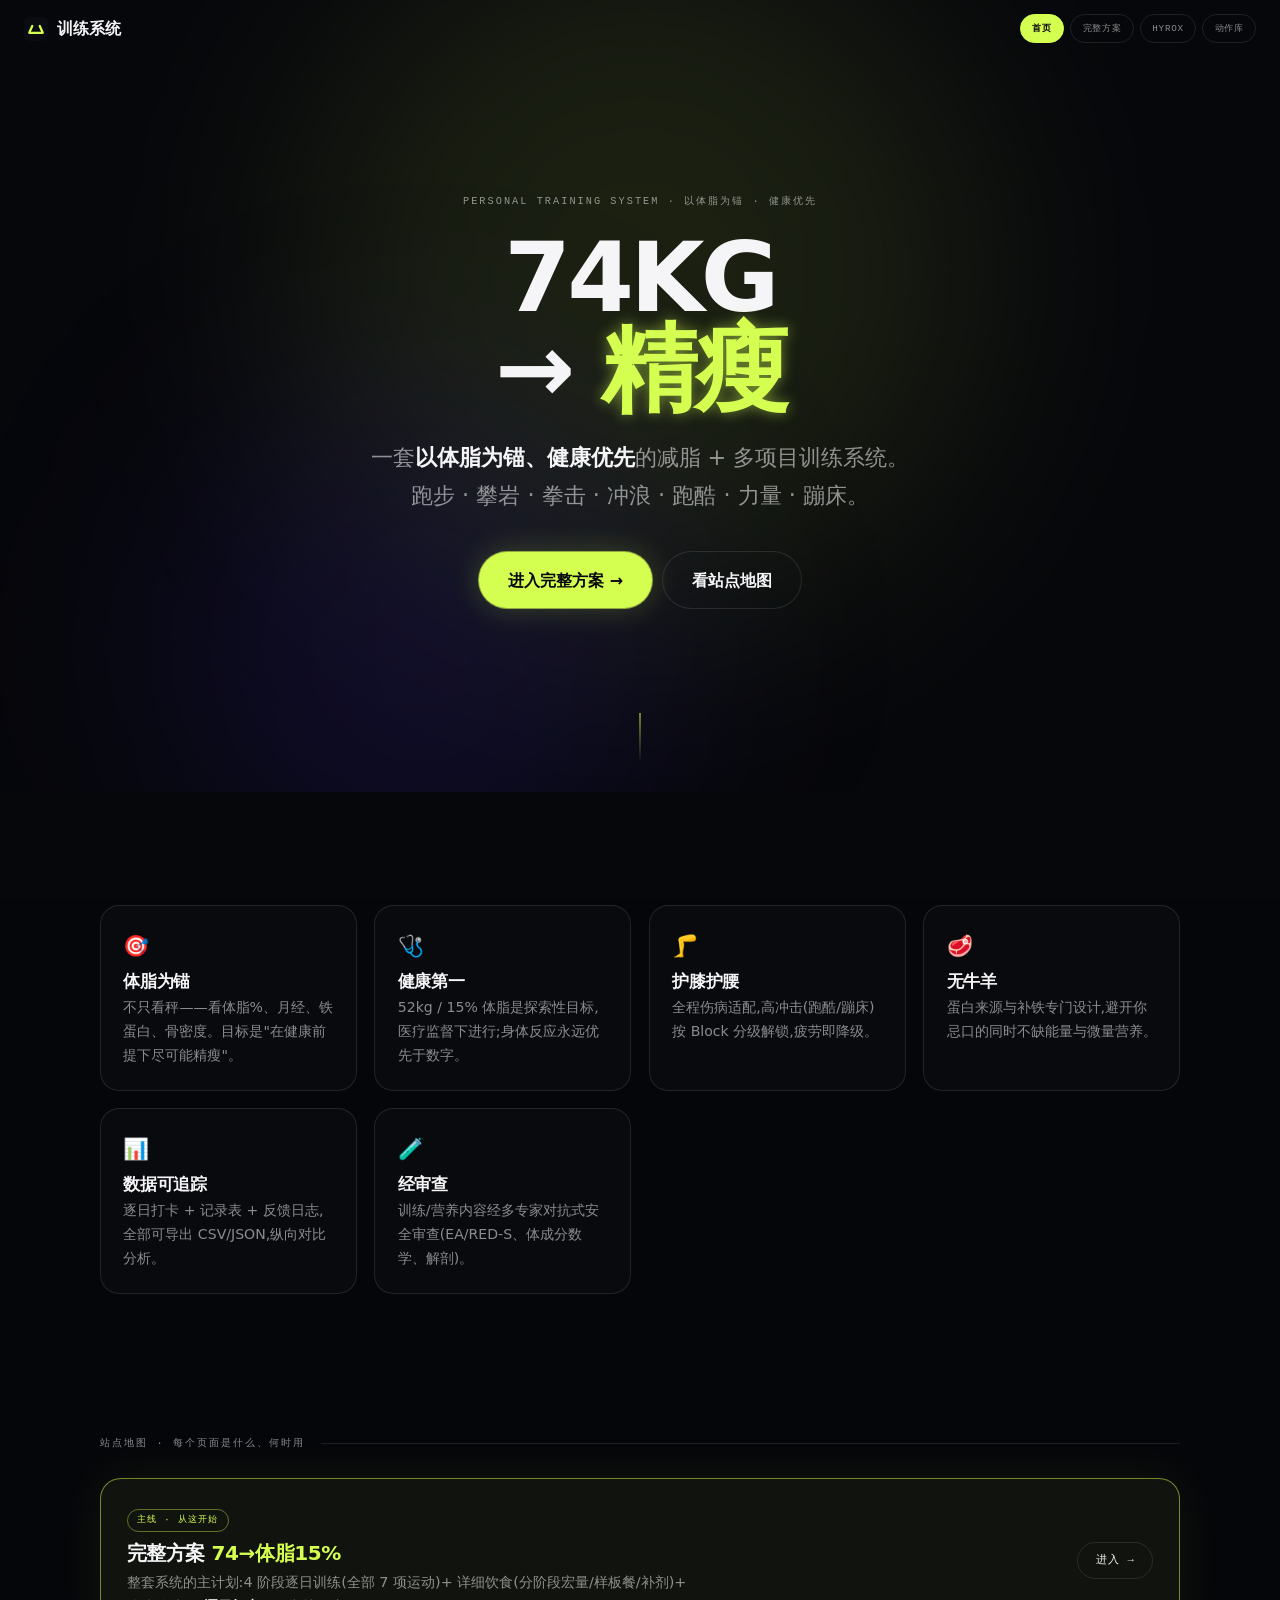
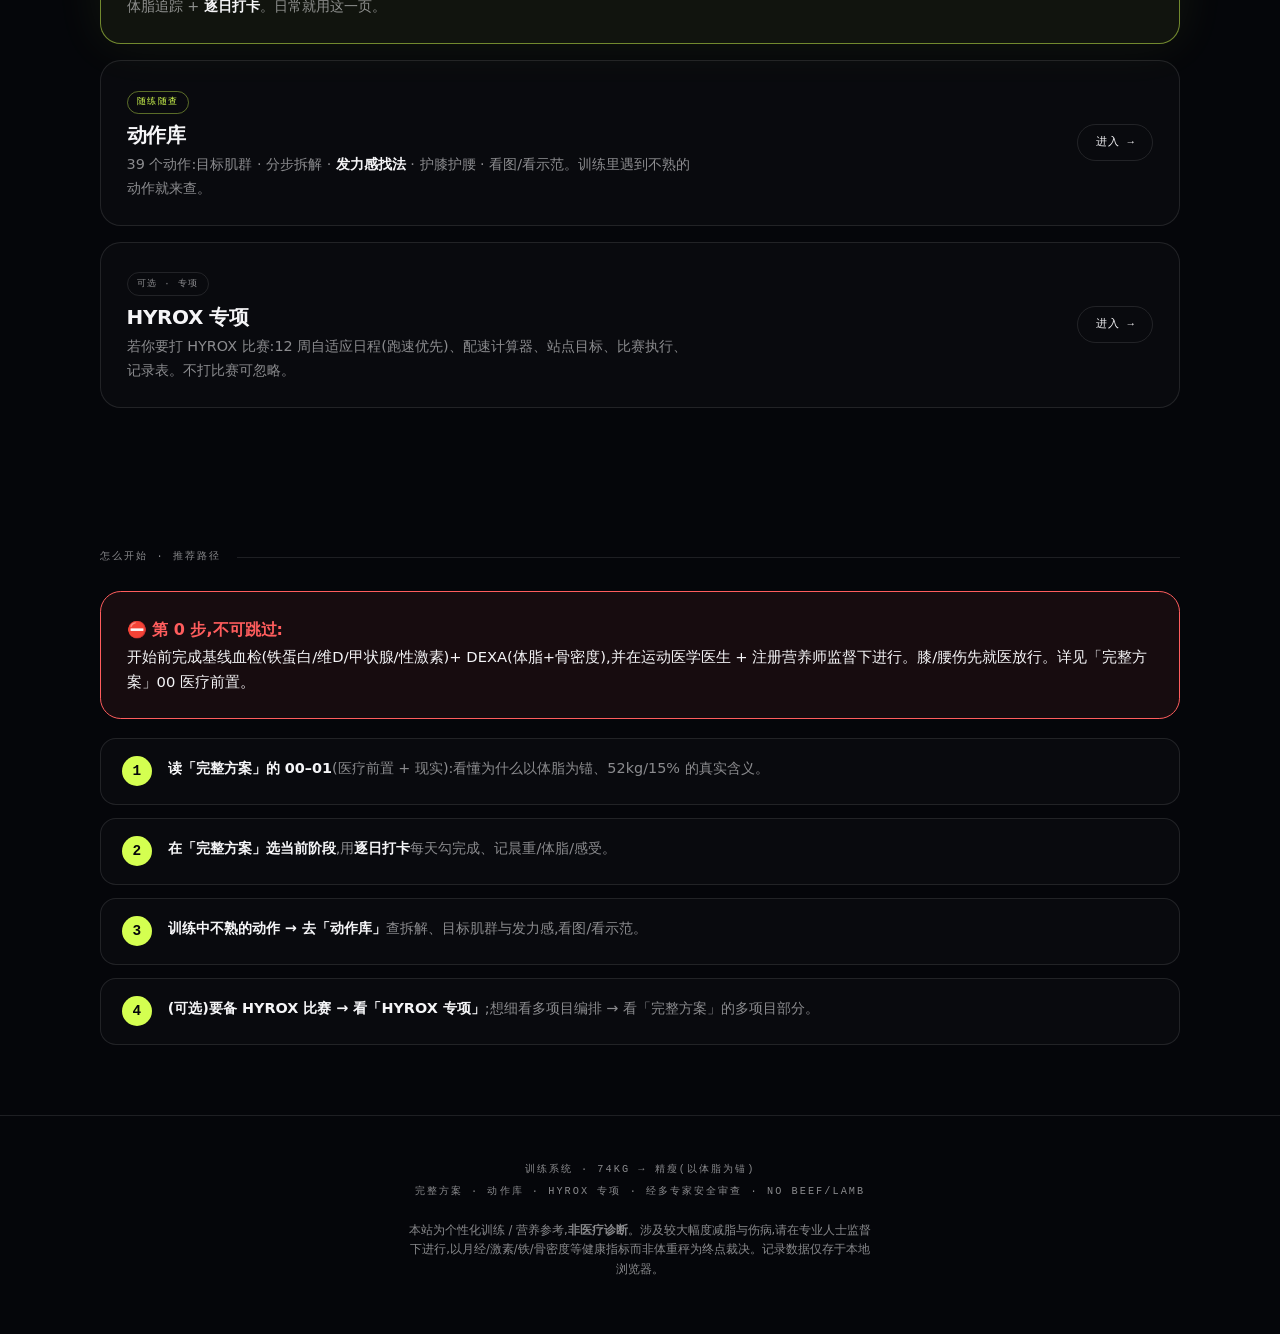
==== commit 8d7da2a8: "重建阶段2: 4 页接入共享内核 + phase2 并入完整方案(全站动态) 把 5 页全部重建在 assets/core 之上,数据/样式/引擎全站统一: - 各页删除内联 <style> → 引用" ====
--- a/index.html
+++ b/index.html
@@ -4,93 +4,14 @@
 <title>训练系统 · 74kg → 精瘦 | 首页</title>
 <meta name="description" content="以体脂为锚、健康优先的完整减脂 + 多项目训练系统:完整方案、HYROX 专项、动作库与逐日打卡。">
 <link rel="icon" href="data:image/svg+xml,%3Csvg xmlns='http://www.w3.org/2000/svg' viewBox='0 0 64 64'%3E%3Crect width='64' height='64' rx='14' fill='%2305060a'/%3E%3Cpath d='M14 40h36M14 40l8-16M50 40l-8-16' stroke='%23d4ff50' stroke-width='6' stroke-linecap='round' stroke-linejoin='round'/%3E%3C/svg%3E">
-<style>
-:root{color-scheme:dark;--ink:#05060a;--ink-2:#0a0c12;--text:#f5f5f7;--muted:rgba(245,245,247,.55);--volt:#d4ff50;--volt-rgb:212,255,80;--volt-on-light:#5c750e;--indigo:#583cff;--warn:#ff8a5d;--alert:#ff5d5d;--line:rgba(255,255,255,.1);--ease:cubic-bezier(.16,1,.3,1);--sans:"PingFang SC","SF Pro Display","Hiragino Sans GB","Microsoft YaHei",-apple-system,system-ui,sans-serif;--serif:"Songti SC","Noto Serif CJK SC",Georgia,serif;--mono:ui-monospace,"SF Mono",Menlo,monospace;}
-*,*::before,*::after{box-sizing:border-box;margin:0;padding:0;}
-html{scroll-behavior:smooth;}
-body{font-family:var(--sans);background:var(--ink);color:var(--text);line-height:1.7;overflow-x:hidden;-webkit-font-smoothing:antialiased;}
-a{color:inherit;text-decoration:none;}
-section{position:relative;padding:clamp(3rem,6vw,5rem) 1.5rem;}
-.wrap{max-width:1040px;margin:0 auto;}
-h1,h2,h3{line-height:1.12;letter-spacing:-.02em;text-wrap:balance;}
-h2{font-size:clamp(1.6rem,4.2vw,2.6rem);font-weight:800;}
-.plus{color:var(--volt);}
-::selection{background:var(--volt);color:var(--ink);}
-.ed{font-family:var(--serif);font-style:italic;}
-.credits{font-family:var(--mono);font-size:.64rem;letter-spacing:.2em;text-transform:uppercase;color:var(--muted);}
-.lead{color:var(--muted);max-width:64ch;font-size:clamp(.98rem,2.1vw,1.12rem);}
-.sec-no{display:flex;align-items:center;gap:1rem;margin-bottom:1.8rem;}
-.sec-no::after{content:"";flex:1;height:1px;background:var(--line);}
-body::after{content:"";position:fixed;inset:0;z-index:5;pointer-events:none;opacity:.05;background-image:url("data:image/svg+xml,%3Csvg xmlns='http://www.w3.org/2000/svg' width='180' height='180'%3E%3Cfilter id='n'%3E%3CfeTurbulence type='fractalNoise' baseFrequency='0.8' numOctaves='2'/%3E%3C/filter%3E%3Crect width='180' height='180' filter='url(%23n)'/%3E%3C/svg%3E");mix-blend-mode:overlay;}
-header.bar{position:fixed;top:0;left:0;right:0;z-index:60;display:flex;align-items:center;justify-content:space-between;padding:.9rem 1.5rem;border-bottom:1px solid transparent;transition:border-color .4s,background .4s;}
-header.bar.scrolled{border-color:var(--line);background:rgba(5,6,10,.7);}
-@supports (backdrop-filter:blur(1px)){header.bar.scrolled{background:rgba(5,6,10,.55);backdrop-filter:blur(20px) saturate(1.5);}}
-.bar-logo{display:flex;align-items:center;gap:.55rem;font-weight:800;font-size:1rem;color:var(--text);}
-.bar-logo svg{width:24px;height:24px;}
-.bar-nav{display:flex;gap:.4rem;flex-wrap:wrap;justify-content:flex-end;}
-.bar-nav a{font-family:var(--mono);font-size:.58rem;letter-spacing:.06em;color:var(--muted);border:1px solid var(--line);border-radius:999px;padding:.32rem .7rem;text-transform:uppercase;white-space:nowrap;transition:border-color .2s,color .2s,background .2s;}
-.bar-nav a:hover{border-color:var(--volt);color:var(--volt);}
-.bar-nav a.active{background:var(--volt);color:var(--ink);border-color:var(--volt);font-weight:700;}
-@media(max-width:680px){.bar-logo span{display:none;}}
-.hero{min-height:88svh;display:grid;place-items:center;text-align:center;padding-top:5rem;position:relative;overflow:clip;}
-.hero .glow{position:absolute;inset:0;z-index:-1;overflow:hidden;}
-.hero .glow i{position:absolute;border-radius:50%;filter:blur(120px);}
-.hero .glow i:nth-child(1){width:54vw;aspect-ratio:1;left:50%;top:34%;translate:-50% -50%;background:rgba(var(--volt-rgb),.1);}
-.hero .glow i:nth-child(2){width:38vw;aspect-ratio:1;left:14%;bottom:-12%;background:rgba(88,60,255,.13);}
-.hero .kick{margin-bottom:1.4rem;}
-.hero h1{font-size:clamp(2.6rem,9vw,6rem);font-weight:900;letter-spacing:-.04em;line-height:.95;text-transform:uppercase;}
-.hero h1 .plus{text-shadow:0 0 14px rgba(var(--volt-rgb),.5);}
-.hero .slogan{margin-top:1.4rem;font-size:clamp(1.05rem,2.4vw,1.4rem);color:var(--muted);max-width:40ch;margin-inline:auto;}
-.hero .slogan b{color:var(--text);font-weight:600;}
-.hero .cta{margin-top:2.4rem;display:flex;gap:.7rem;justify-content:center;flex-wrap:wrap;}
-.btn{display:inline-flex;align-items:center;gap:.5em;padding:.9rem 1.8rem;border-radius:999px;font-weight:800;font-size:1rem;cursor:pointer;background:var(--volt);color:var(--ink);border:0;box-shadow:0 0 0 1px rgba(var(--volt-rgb),.6),0 0 30px rgba(var(--volt-rgb),.22);transition:transform .25s var(--ease),box-shadow .25s var(--ease);}
-.btn:hover{transform:translateY(-2px);box-shadow:0 0 0 1px rgba(var(--volt-rgb),.85),0 0 50px rgba(var(--volt-rgb),.4);}
-.btn.ghost{background:transparent;color:var(--text);box-shadow:0 0 0 1px var(--line);}
-.btn.ghost:hover{box-shadow:0 0 0 1px var(--volt);}
-.scroll-cue{position:absolute;bottom:1.8rem;left:50%;translate:-50%;width:1px;height:50px;background:linear-gradient(var(--volt),transparent);}
-.grid{display:grid;gap:1.1rem;}
-.g2{grid-template-columns:repeat(auto-fit,minmax(280px,1fr));}
-.g3{grid-template-columns:repeat(auto-fit,minmax(210px,1fr));}
-.pcard{border:1px solid var(--line);border-radius:1.2rem;padding:1.4rem 1.4rem;background:rgba(255,255,255,.02);}
-.pcard .ic{font-size:1.3rem;margin-bottom:.5rem;}
-.pcard h3{font-size:1.05rem;margin-bottom:.3rem;}
-.pcard p{font-size:.88rem;color:var(--muted);}
-/* sitemap cards */
-.map{display:grid;gap:1rem;margin-top:.5rem;}
-.mcard{border:1px solid var(--line);border-radius:1.3rem;background:rgba(255,255,255,.02);padding:1.5rem 1.6rem;display:grid;grid-template-columns:1fr auto;gap:1rem;align-items:center;transition:border-color .25s,background .25s;}
-.mcard:hover{border-color:rgba(var(--volt-rgb),.4);background:rgba(var(--volt-rgb),.04);}
-.mcard.primary{border-color:rgba(var(--volt-rgb),.5);background:rgba(var(--volt-rgb),.06);box-shadow:0 0 50px rgba(var(--volt-rgb),.07);}
-.mcard .tag{font-family:var(--mono);font-size:.56rem;letter-spacing:.14em;text-transform:uppercase;color:var(--volt);border:1px solid rgba(var(--volt-rgb),.4);border-radius:999px;padding:.2rem .6rem;display:inline-block;margin-bottom:.6rem;}
-.mcard .tag.opt{color:var(--muted);border-color:var(--line);}
-.mcard h3{font-size:1.25rem;margin-bottom:.35rem;}
-.mcard p{font-size:.9rem;color:var(--muted);max-width:62ch;}
-.mcard .go{font-family:var(--mono);font-size:.66rem;letter-spacing:.1em;text-transform:uppercase;border:1px solid var(--line);border-radius:999px;padding:.55rem 1.1rem;color:var(--text);white-space:nowrap;transition:all .2s;}
-.mcard:hover .go{border-color:var(--volt);color:var(--volt);}
-@media(max-width:560px){.mcard{grid-template-columns:1fr;}.mcard .go{justify-self:start;}}
-/* steps */
-.steps{display:grid;gap:.8rem;counter-reset:s;}
-.step{display:grid;grid-template-columns:auto 1fr;gap:1rem;border:1px solid var(--line);border-radius:1rem;padding:1.1rem 1.3rem;background:rgba(255,255,255,.02);align-items:start;}
-.step::before{counter-increment:s;content:counter(s);font-family:var(--mono);font-weight:800;color:var(--ink);background:var(--volt);width:30px;height:30px;border-radius:50%;display:grid;place-items:center;font-size:.9rem;}
-.step b{color:var(--text);}
-.step span{font-size:.9rem;color:var(--muted);}
-.gate{border:1px solid var(--alert);border-radius:1.2rem;background:rgba(255,93,93,.07);padding:1.3rem 1.5rem;margin-top:.5rem;}
-.gate b{color:var(--alert);}
-.gate p{font-size:.92rem;color:var(--text);}
-footer{border-top:1px solid var(--line);padding:2.6rem 1.5rem 3.6rem;text-align:center;}
-footer .credits{line-height:2.1;}
-footer .disc{margin-top:1rem;font-size:.72rem;color:var(--muted);max-width:64ch;margin-inline:auto;}
-.reveal{opacity:0;translate:0 22px;transition:opacity .7s var(--ease),translate .7s var(--ease);}
-.reveal.in{opacity:1;translate:0 0;}
-@media (prefers-reduced-motion:reduce){.reveal{opacity:1;translate:0 0;}}
-</style></head><body>
+<link rel="stylesheet" href="assets/core.css"></head><body>
 <header class="bar" id="bar">
   <a class="bar-logo" href="index.html"><svg viewBox="0 0 64 64" aria-hidden="true"><rect width="64" height="64" rx="14" fill="#0a0c12"/><path d="M14 42h36M14 42l8-18M50 42l-8-18" stroke="#d4ff50" stroke-width="6" stroke-linecap="round" stroke-linejoin="round"/></svg><span>训练系统</span></a>
   <nav class="bar-nav">
     <a href="index.html" class="active">首页</a>
     <a href="journey.html">完整方案</a>
+    <a href="schedule.html">HYROX</a>
     <a href="exercises.html">动作库</a>
-    <a href="schedule.html">HYROX</a>
-    <a href="phase2.html">多项目</a>
   </nav>
 </header>
 
@@ -138,10 +59,6 @@
         <div><span class="tag opt">可选 · 专项</span><h3>HYROX 专项</h3><p>若你要打 HYROX 比赛:12 周自适应日程(跑速优先)、配速计算器、站点目标、比赛执行、记录表。不打比赛可忽略。</p></div>
         <span class="go">进入 →</span>
       </a>
-      <a class="mcard reveal" href="phase2.html">
-        <div><span class="tag opt">深入 · 细化</span><h3>多项目细化(65→52)</h3><p>完整方案里"赛后多项目"阶段的更细版本:逐 Block 逐日、筋膜刀+拉伸恢复模块、RED-S 红线。想深入看多项目编排时用。</p></div>
-        <span class="go">进入 →</span>
-      </a>
     </div>
   </div>
 </section>
@@ -154,18 +71,15 @@
       <div class="step"><span><b>读「完整方案」的 00–01</b>(医疗前置 + 现实):看懂为什么以体脂为锚、52kg/15% 的真实含义。</span></div>
       <div class="step"><span><b>在「完整方案」选当前阶段</b>,用<b>逐日打卡</b>每天勾完成、记晨重/体脂/感受。</span></div>
       <div class="step"><span><b>训练中不熟的动作 → 去「动作库」</b>查拆解、目标肌群与发力感,看图/看示范。</span></div>
-      <div class="step"><span><b>(可选)要备 HYROX 比赛 → 看「HYROX 专项」</b>;想细看多项目编排 → 看「多项目细化」。</span></div>
+      <div class="step"><span><b>(可选)要备 HYROX 比赛 → 看「HYROX 专项」</b>;想细看多项目编排 → 看「完整方案」的多项目部分。</span></div>
     </div>
   </div>
 </section>
 
 <footer>
-  <p class="credits">训练系统 · 74kg → 精瘦(以体脂为锚)<br>完整方案 · 动作库 · HYROX 专项 · 多项目 · 经多专家安全审查 · no beef/lamb</p>
+  <p class="credits">训练系统 · 74kg → 精瘦(以体脂为锚)<br>完整方案 · 动作库 · HYROX 专项 · 经多专家安全审查 · no beef/lamb</p>
   <p class="disc">本站为个性化训练 / 营养参考,<b>非医疗诊断</b>。涉及较大幅度减脂与伤病,请在专业人士监督下进行,以月经/激素/铁/骨密度等健康指标而非体重秤为终点裁决。记录数据仅存于本地浏览器。</p>
 </footer>
-<script>
-(function(){var bar=document.getElementById('bar');var os=function(){bar.classList.toggle('scrolled',window.scrollY>40);};window.addEventListener('scroll',os,{passive:true});os();
-var io=new IntersectionObserver(function(es){es.forEach(function(e){if(e.isIntersecting){e.target.classList.add('in');io.unobserve(e.target);}});},{threshold:.1});
-document.querySelectorAll('.reveal').forEach(function(el){io.observe(el);});})();
-</script>
+<script src="assets/core.js"></script>
+<script>HX.initChrome();</script>
 </body></html>
--- a/assets/core.css
+++ b/assets/core.css
@@ -0,0 +1,583 @@
+/* ============================================================
+   core.css — hyrox-plan shared design system + component union
+   Single stylesheet = UNION of journey / schedule / exercises /
+   phase2 / index inline <style> blocks. Pages can drop their
+   inline CSS and link this instead. Consolidation only — colors
+   and feel are unchanged (canonical token set = journey.html).
+
+   Conflict resolutions (documented, no HTML edits):
+   - :root tokens          -> journey.html canonical set
+   - .wrap max-width        -> standardized to 1080
+   - base .callout          -> journey (alert/red) + .volt + .alert
+   - base .card             -> phase2 (position:relative, supports .risk)
+   - .pday .ty              -> journey (volt); phase2 dl/dt/dd added additively
+   - bare summary{}         -> scoped to .week (avoid polluting .pblock/.ex/.dwk)
+   - bare select{}          -> scoped to .panel/.paces (avoid global form clobber)
+   - .lbtn                  -> dark base (journey); light override scoped to .logsec/.editorial
+   ============================================================ */
+
+/* ---------- 1. Design tokens ---------- */
+:root{
+  color-scheme:dark;
+  --ink:#05060a;--ink-2:#0a0c12;--paper:#f4f1ea;--text:#f5f5f7;--muted:rgba(245,245,247,.55);
+  --volt:#d4ff50;--volt-rgb:212,255,80;--volt-on-light:#5c750e;--indigo:#583cff;--warn:#ff8a5d;--alert:#ff5d5d;
+  --line:rgba(255,255,255,.1);--ease:cubic-bezier(.16,1,.3,1);
+  --sans:"PingFang SC","SF Pro Display","Hiragino Sans GB","Microsoft YaHei",-apple-system,system-ui,sans-serif;
+  --serif:"Songti SC","Noto Serif CJK SC",Georgia,serif;--mono:ui-monospace,"SF Mono",Menlo,monospace;
+}
+
+/* ---------- 2. Reset & base ---------- */
+*,*::before,*::after{box-sizing:border-box;margin:0;padding:0;}
+html{scroll-behavior:smooth;}
+body{font-family:var(--sans);background:var(--ink);color:var(--text);line-height:1.7;overflow-x:hidden;-webkit-font-smoothing:antialiased;}
+a{color:inherit;text-decoration:none;}
+section{position:relative;padding:clamp(3rem,5.5vw,5rem) 1.5rem;}
+.wrap{max-width:1080px;margin:0 auto;}
+
+/* ---------- 3. Typography & shared text ---------- */
+h1,h2,h3{line-height:1.12;letter-spacing:-.02em;text-wrap:balance;}
+h2{font-size:clamp(1.6rem,4.2vw,2.7rem);font-weight:800;}
+.plus{color:var(--volt);}
+::selection{background:var(--volt);color:var(--ink);}
+:focus-visible{outline:2px solid var(--volt);outline-offset:2px;border-radius:4px;}
+.ed{font-family:var(--serif);font-style:italic;font-weight:400;}
+.credits{font-family:var(--mono);font-size:.64rem;letter-spacing:.2em;text-transform:uppercase;color:var(--muted);}
+.lead{color:var(--muted);max-width:66ch;font-size:clamp(.98rem,2.1vw,1.1rem);}
+.sec-no{display:flex;align-items:center;gap:1rem;margin-bottom:1.6rem;}
+.sec-no::after{content:"";flex:1;height:1px;background:var(--line);}
+.chev{color:var(--muted);transition:transform .3s var(--ease);}
+/* film-grain overlay */
+body::after{content:"";position:fixed;inset:0;z-index:5;pointer-events:none;opacity:.05;
+  background-image:url("data:image/svg+xml,%3Csvg xmlns='http://www.w3.org/2000/svg' width='180' height='180'%3E%3Cfilter id='n'%3E%3CfeTurbulence type='fractalNoise' baseFrequency='0.8' numOctaves='2'/%3E%3C/filter%3E%3Crect width='180' height='180' filter='url(%23n)'/%3E%3C/svg%3E");
+  mix-blend-mode:overlay;}
+@media (prefers-reduced-motion:reduce){*{animation-duration:.001ms!important;transition-duration:.001ms!important;}}
+
+/* ---------- 4. Chrome: header / nav / toast / footer ---------- */
+header.bar{position:fixed;top:0;left:0;right:0;z-index:60;display:flex;align-items:center;justify-content:space-between;
+  padding:.9rem 1.5rem;border-bottom:1px solid transparent;transition:border-color .4s,background .4s;}
+header.bar.scrolled{border-color:var(--line);background:rgba(5,6,10,.7);}
+@supports (backdrop-filter:blur(1px)){header.bar.scrolled{background:rgba(5,6,10,.55);backdrop-filter:blur(20px) saturate(1.5);}}
+.bar-logo{display:flex;align-items:center;gap:.55rem;font-weight:800;font-size:1rem;color:var(--text);}
+.bar-logo svg{width:24px;height:24px;}
+.bar-nav{display:flex;gap:.4rem;flex-wrap:wrap;justify-content:flex-end;}
+.bar-nav a{font-family:var(--mono);font-size:.58rem;letter-spacing:.08em;color:var(--muted);border:1px solid var(--line);border-radius:999px;padding:.34rem .7rem;text-transform:uppercase;white-space:nowrap;transition:border-color .2s,color .2s,background .2s;}
+.bar-nav a:hover{border-color:var(--volt);color:var(--volt);}
+.bar-nav a.active{background:var(--volt);color:var(--ink);border-color:var(--volt);font-weight:700;}
+@media(max-width:640px){.bar-logo span{display:none;}}
+.toast{position:fixed;bottom:24px;left:50%;translate:-50% 16px;z-index:95;background:#14171f;border:1px solid var(--line);color:var(--text);
+  padding:.7rem 1.2rem;border-radius:999px;font-size:.86rem;box-shadow:0 14px 40px rgba(0,0,0,.5);opacity:0;transition:opacity .3s,translate .35s var(--ease);pointer-events:none;}
+.toast.show{opacity:1;translate:-50% 0;}
+footer{border-top:1px solid var(--line);padding:2.6rem 1.5rem 3.6rem;text-align:center;}
+footer .credits{line-height:2.2;}
+footer .disc{margin-top:1.1rem;font-size:.72rem;color:var(--muted);max-width:64ch;margin-inline:auto;}
+
+/* ---------- 5. Intro / hero / hub landing ---------- */
+.intro{padding-top:6.5rem;text-align:center;}
+.intro .glow{position:absolute;inset:0;z-index:-1;overflow:hidden;}
+.intro .glow i{position:absolute;border-radius:50%;filter:blur(120px);width:50vw;aspect-ratio:1;left:50%;top:30%;translate:-50% -50%;background:rgba(88,60,255,.13);}
+.intro h1{font-size:clamp(2rem,6vw,4rem);font-weight:900;letter-spacing:-.03em;text-transform:uppercase;line-height:.95;}
+.intro h1 .plus{text-shadow:0 0 12px rgba(var(--volt-rgb),.5);}
+.intro p{color:var(--muted);margin-top:1.1rem;}
+.verbadge{display:inline-flex;align-items:center;gap:.5rem;margin-top:1.4rem;font-family:var(--mono);font-size:.6rem;letter-spacing:.14em;text-transform:uppercase;color:var(--volt);border:1px solid rgba(var(--volt-rgb),.4);border-radius:999px;padding:.4rem .9rem;}
+.sports{max-width:680px;margin:1.6rem auto 0;display:flex;flex-wrap:wrap;gap:.5rem;justify-content:center;}
+.sports .sp{font-family:var(--mono);font-size:.62rem;letter-spacing:.08em;text-transform:uppercase;border:1px solid var(--line);border-radius:999px;padding:.4rem .85rem;color:var(--muted);}
+.sports .sp b{color:var(--volt);}
+/* compact inline tracker (journey) */
+.tracker{max-width:680px;margin:1.6rem auto 0;border:1px solid var(--line);border-radius:1.4rem;padding:1.4rem;background:rgba(255,255,255,.02);display:flex;gap:1rem;flex-wrap:wrap;justify-content:center;align-items:flex-end;}
+.tracker label{display:grid;gap:.3rem;font-family:var(--mono);font-size:.58rem;letter-spacing:.12em;text-transform:uppercase;color:var(--muted);}
+.tracker input{font-family:var(--sans);font-size:1.3rem;font-weight:800;background:#0a0c12;border:1px solid var(--line);border-radius:.6rem;color:var(--text);padding:.4rem .7rem;width:110px;}
+.tracker input:focus{outline:2px solid var(--volt);}
+.tracker .save{font-family:var(--mono);font-size:.6rem;letter-spacing:.1em;color:var(--volt-on-light);align-self:center;}
+/* primary objective banner (schedule) */
+.obj{max-width:680px;margin:1.8rem auto 0;border:1px solid rgba(var(--volt-rgb),.45);border-radius:1.2rem;background:rgba(var(--volt-rgb),.06);padding:1.2rem 1.4rem;display:flex;gap:1rem;align-items:center;text-align:left;box-shadow:0 0 50px rgba(var(--volt-rgb),.08);}
+.obj .ic{width:46px;height:46px;border-radius:12px;flex:none;display:grid;place-items:center;background:var(--volt);color:var(--ink);font-weight:900;font-size:1.4rem;}
+.obj .tx b{display:block;font-family:var(--mono);font-size:.6rem;letter-spacing:.2em;text-transform:uppercase;color:var(--volt);margin-bottom:.2rem;}
+.obj .tx span{font-size:.92rem;color:var(--text);}
+.obj.warn{border-color:var(--warn);background:rgba(255,138,93,.08);box-shadow:none;}
+.obj.warn .ic{background:var(--warn);}
+.obj.warn .tx b{color:var(--warn);}
+.datebar{max-width:680px;margin:1.4rem auto 0;display:flex;flex-wrap:wrap;gap:.6rem;justify-content:center;}
+.datebar .dchip{font-family:var(--mono);font-size:.64rem;letter-spacing:.1em;text-transform:uppercase;border:1px solid var(--line);border-radius:999px;padding:.45rem .9rem;color:var(--muted);}
+.datebar .dchip b{color:var(--text);font-weight:700;}
+.datebar .dchip.hot{border-color:rgba(var(--volt-rgb),.5);color:var(--volt);}
+/* progress tracker hero (schedule / phase2) */
+.tracker-hero{max-width:680px;margin:1.4rem auto 0;border:1px solid var(--line);border-radius:1.4rem;padding:1.6rem;background:rgba(255,255,255,.02);text-align:left;}
+.tracker-hero .row1{display:flex;flex-wrap:wrap;align-items:flex-end;gap:1rem;justify-content:space-between;}
+.tracker-hero label{display:grid;gap:.3rem;font-family:var(--mono);font-size:.6rem;letter-spacing:.14em;text-transform:uppercase;color:var(--muted);}
+.tracker-hero input[type=number]{font-family:var(--sans);font-size:1.5rem;font-weight:800;background:#0a0c12;border:1px solid var(--line);border-radius:.7rem;color:var(--text);padding:.45rem .8rem;width:120px;}
+.tracker-hero input:focus{outline:2px solid var(--volt);}
+.tracker-hero .goalbox{text-align:right;}
+.tracker-hero .goalbox b{font-size:1.5rem;color:var(--volt);font-weight:900;}
+.tracker-hero .goalbox span{display:block;font-family:var(--mono);font-size:.6rem;letter-spacing:.14em;text-transform:uppercase;color:var(--muted);}
+.bar-track{height:16px;border-radius:999px;background:#0a0c12;border:1px solid var(--line);margin-top:1.3rem;overflow:hidden;position:relative;}
+.bar-fill{height:100%;width:0;background:linear-gradient(90deg,var(--indigo),var(--volt));border-radius:999px;transition:width .6s var(--ease);}
+.bar-mark{position:absolute;top:-3px;bottom:-3px;width:2px;background:var(--warn);}
+.bar-mark::after{content:attr(data-l);position:absolute;top:-1.3rem;left:50%;translate:-50%;font-family:var(--mono);font-size:.54rem;color:var(--warn);white-space:nowrap;}
+.bar-stat{display:flex;justify-content:space-between;margin-top:.7rem;font-family:var(--mono);font-size:.68rem;letter-spacing:.1em;color:var(--muted);}
+.bar-stat b{color:var(--volt);}
+/* index hero */
+.hero{min-height:88svh;display:grid;place-items:center;text-align:center;padding-top:5rem;position:relative;overflow:clip;}
+.hero .glow{position:absolute;inset:0;z-index:-1;overflow:hidden;}
+.hero .glow i{position:absolute;border-radius:50%;filter:blur(120px);}
+.hero .glow i:nth-child(1){width:54vw;aspect-ratio:1;left:50%;top:34%;translate:-50% -50%;background:rgba(var(--volt-rgb),.1);}
+.hero .glow i:nth-child(2){width:38vw;aspect-ratio:1;left:14%;bottom:-12%;background:rgba(88,60,255,.13);}
+.hero .kick{margin-bottom:1.4rem;}
+.hero h1{font-size:clamp(2.6rem,9vw,6rem);font-weight:900;letter-spacing:-.04em;line-height:.95;text-transform:uppercase;}
+.hero h1 .plus{text-shadow:0 0 14px rgba(var(--volt-rgb),.5);}
+.hero .slogan{margin-top:1.4rem;font-size:clamp(1.05rem,2.4vw,1.4rem);color:var(--muted);max-width:40ch;margin-inline:auto;}
+.hero .slogan b{color:var(--text);font-weight:600;}
+.hero .cta{margin-top:2.4rem;display:flex;gap:.7rem;justify-content:center;flex-wrap:wrap;}
+.btn{display:inline-flex;align-items:center;gap:.5em;padding:.9rem 1.8rem;border-radius:999px;font-weight:800;font-size:1rem;cursor:pointer;background:var(--volt);color:var(--ink);border:0;box-shadow:0 0 0 1px rgba(var(--volt-rgb),.6),0 0 30px rgba(var(--volt-rgb),.22);transition:transform .25s var(--ease),box-shadow .25s var(--ease);}
+.btn:hover{transform:translateY(-2px);box-shadow:0 0 0 1px rgba(var(--volt-rgb),.85),0 0 50px rgba(var(--volt-rgb),.4);}
+.btn.ghost{background:transparent;color:var(--text);box-shadow:0 0 0 1px var(--line);}
+.btn.ghost:hover{box-shadow:0 0 0 1px var(--volt);}
+.scroll-cue{position:absolute;bottom:1.8rem;left:50%;translate:-50%;width:1px;height:50px;background:linear-gradient(var(--volt),transparent);}
+/* principle cards (index) */
+.pcard{border:1px solid var(--line);border-radius:1.2rem;padding:1.4rem 1.4rem;background:rgba(255,255,255,.02);}
+.pcard .ic{font-size:1.3rem;margin-bottom:.5rem;}
+.pcard h3{font-size:1.05rem;margin-bottom:.3rem;}
+.pcard p{font-size:.88rem;color:var(--muted);}
+/* sitemap cards (index) */
+.map{display:grid;gap:1rem;margin-top:.5rem;}
+.mcard{border:1px solid var(--line);border-radius:1.3rem;background:rgba(255,255,255,.02);padding:1.5rem 1.6rem;display:grid;grid-template-columns:1fr auto;gap:1rem;align-items:center;transition:border-color .25s,background .25s;}
+.mcard:hover{border-color:rgba(var(--volt-rgb),.4);background:rgba(var(--volt-rgb),.04);}
+.mcard.primary{border-color:rgba(var(--volt-rgb),.5);background:rgba(var(--volt-rgb),.06);box-shadow:0 0 50px rgba(var(--volt-rgb),.07);}
+.mcard .tag{font-family:var(--mono);font-size:.56rem;letter-spacing:.14em;text-transform:uppercase;color:var(--volt);border:1px solid rgba(var(--volt-rgb),.4);border-radius:999px;padding:.2rem .6rem;display:inline-block;margin-bottom:.6rem;}
+.mcard .tag.opt{color:var(--muted);border-color:var(--line);}
+.mcard h3{font-size:1.25rem;margin-bottom:.35rem;}
+.mcard p{font-size:.9rem;color:var(--muted);max-width:62ch;}
+.mcard .go{font-family:var(--mono);font-size:.66rem;letter-spacing:.1em;text-transform:uppercase;border:1px solid var(--line);border-radius:999px;padding:.55rem 1.1rem;color:var(--text);white-space:nowrap;transition:all .2s;}
+.mcard:hover .go{border-color:var(--volt);color:var(--volt);}
+@media(max-width:560px){.mcard{grid-template-columns:1fr;}.mcard .go{justify-self:start;}}
+/* numbered steps (index) */
+.steps{display:grid;gap:.8rem;counter-reset:s;}
+.step{display:grid;grid-template-columns:auto 1fr;gap:1rem;border:1px solid var(--line);border-radius:1rem;padding:1.1rem 1.3rem;background:rgba(255,255,255,.02);align-items:start;}
+.step::before{counter-increment:s;content:counter(s);font-family:var(--mono);font-weight:800;color:var(--ink);background:var(--volt);width:30px;height:30px;border-radius:50%;display:grid;place-items:center;font-size:.9rem;}
+.step b{color:var(--text);}
+.step span{font-size:.9rem;color:var(--muted);}
+/* reveal-on-scroll (index) */
+.reveal{opacity:0;translate:0 22px;transition:opacity .7s var(--ease),translate .7s var(--ease);}
+.reveal.in{opacity:1;translate:0 0;}
+@media (prefers-reduced-motion:reduce){.reveal{opacity:1;translate:0 0;}}
+
+/* ---------- 6. Tables (dark) + inline value spans ---------- */
+.tbl-wrap{overflow-x:auto;border:1px solid var(--line);border-radius:1.1rem;margin-top:.4rem;}
+table{width:100%;border-collapse:collapse;font-size:.86rem;min-width:560px;}
+thead th{text-align:left;font-family:var(--mono);font-size:.55rem;letter-spacing:.12em;text-transform:uppercase;color:var(--volt);padding:.8rem .9rem;border-bottom:1px solid var(--line);font-weight:600;white-space:nowrap;}
+tbody td{padding:.7rem .9rem;border-bottom:1px solid rgba(255,255,255,.06);color:var(--muted);vertical-align:top;}
+tbody tr:last-child td{border-bottom:0;}
+tbody td:first-child{color:var(--text);}
+tbody td b{color:var(--text);}
+tbody tr.hot td{color:var(--volt);font-weight:700;background:rgba(var(--volt-rgb),.05);}
+tbody tr.warn td{background:rgba(255,93,93,.06);}
+.vt{color:var(--volt);font-weight:700;}
+.vw{color:var(--warn);font-weight:700;}
+.sub{font-size:.74rem;color:var(--muted);}
+.mono{font-family:var(--mono);font-size:.74rem;white-space:nowrap;}
+
+/* ---------- 7. Cards, layout grids, callouts, markdown ---------- */
+.grid{display:grid;gap:1.1rem;}
+.g2{grid-template-columns:repeat(auto-fit,minmax(280px,1fr));}
+.g3{grid-template-columns:repeat(auto-fit,minmax(230px,1fr));}
+.card{border:1px solid var(--line);border-radius:1.3rem;padding:1.5rem 1.5rem;background:rgba(255,255,255,.02);position:relative;}
+.card h3{font-size:1.1rem;margin-bottom:.2rem;display:flex;align-items:center;gap:.5rem;}
+.card .role{font-family:var(--mono);font-size:.56rem;letter-spacing:.13em;text-transform:uppercase;color:var(--volt);margin-bottom:.8rem;display:block;}
+.card ul{margin-top:.3rem;}
+.card ul li{font-size:.86rem;color:var(--muted);padding:.28rem 0;display:flex;gap:.55rem;align-items:flex-start;list-style:none;}
+.card ul li::before{content:"—";color:var(--volt);flex:none;}
+.card ul li b{color:var(--text);}
+.risk{position:absolute;top:1.2rem;right:1.3rem;font-family:var(--mono);font-size:.54rem;letter-spacing:.1em;padding:.24rem .6rem;border-radius:999px;border:1px solid var(--line);color:var(--muted);text-transform:uppercase;}
+.risk.hi{border-color:var(--alert);color:var(--alert);}
+.risk.mid{border-color:var(--warn);color:var(--warn);}
+.risk.lo{border-color:rgba(var(--volt-rgb),.5);color:var(--volt);}
+/* callouts: base=alert(red, journey), .volt=green, .alert=red */
+.callout{border-left:3px solid var(--alert);background:rgba(255,93,93,.08);padding:1.1rem 1.3rem;border-radius:0 .9rem .9rem 0;font-size:.92rem;color:var(--text);margin-top:.5rem;line-height:1.65;}
+.callout b{color:var(--alert);}
+.callout.volt{border-color:var(--volt);background:rgba(var(--volt-rgb),.06);}
+.callout.volt b{color:var(--volt);}
+.callout.alert{border-color:var(--alert);background:rgba(255,93,93,.09);}
+.callout.alert b{color:var(--alert);}
+/* markdown container (journey) */
+.md{font-size:.92rem;color:var(--muted);line-height:1.7;}
+.md h3{color:var(--text);font-size:1.1rem;margin:1.4rem 0 .6rem;}
+.md h4{color:var(--text);font-size:.98rem;margin:1.1rem 0 .5rem;}
+.md p{margin:.6rem 0;}
+.md strong{color:var(--text);}
+.md ul,.md ol{margin:.5rem 0 .5rem 1.2rem;}
+.md li{margin:.3rem 0;}
+.md blockquote{border-left:3px solid var(--warn);background:rgba(255,138,93,.08);padding:.7rem 1rem;border-radius:0 .7rem .7rem 0;margin:.8rem 0;color:var(--text);}
+.md .mdtable{overflow-x:auto;border:1px solid var(--line);border-radius:.9rem;margin:.8rem 0;}
+.md table{min-width:480px;}
+.md .mdtable th{color:var(--volt);}
+
+/* ---------- 8. Day-by-day phase blocks ---------- */
+.pblocks{display:grid;gap:.8rem;margin-top:1rem;}
+details.pblock{border:1px solid var(--line);border-radius:1.2rem;background:rgba(255,255,255,.02);overflow:hidden;}
+details.pblock[open]{border-color:rgba(var(--volt-rgb),.3);}
+.pblock summary{list-style:none;cursor:pointer;padding:1.1rem 1.3rem;display:grid;grid-template-columns:auto 1fr auto;gap:1rem;align-items:center;}
+.pblock summary::-webkit-details-marker{display:none;}
+.pblock .bk{font-family:var(--mono);font-size:.62rem;color:var(--volt);white-space:nowrap;border-right:1px solid var(--line);padding-right:1rem;text-align:center;}
+.pblock .bt{font-size:1rem;font-weight:700;}
+.pblock .bt small{display:block;font-weight:400;font-size:.74rem;color:var(--muted);margin-top:.15rem;}
+details.pblock[open] .chev{transform:rotate(90deg);}
+.pbody{padding:0 1.3rem 1.2rem;}
+.pfocus{font-size:.85rem;color:var(--muted);border-left:2px solid rgba(var(--volt-rgb),.4);padding-left:.8rem;margin:.4rem 0 .7rem;line-height:1.6;}
+.pfocus b,.pcal b,.pmeta b{color:var(--volt);}
+.pcal{font-size:.8rem;color:var(--muted);background:rgba(var(--volt-rgb),.05);border:1px solid var(--line);border-radius:.7rem;padding:.6rem .9rem;margin-bottom:.7rem;line-height:1.55;}
+.pday{border-top:1px solid rgba(255,255,255,.07);padding:.8rem 0;}
+.pday .h{display:flex;gap:.55rem;align-items:baseline;flex-wrap:wrap;margin-bottom:.35rem;}
+.pday .d{font-family:var(--mono);font-size:.68rem;color:var(--volt);font-weight:700;}
+.pday .ty{font-family:var(--mono);font-size:.52rem;letter-spacing:.1em;text-transform:uppercase;border:1px solid rgba(var(--volt-rgb),.4);color:var(--volt);border-radius:999px;padding:.14rem .5rem;}
+.pday .t{font-weight:700;font-size:.9rem;}
+.pday .pd{font-size:.84rem;color:var(--muted);line-height:1.6;}
+/* phase2 dl/dt/dd day layout (additive) */
+.pday dl{display:grid;grid-template-columns:max-content 1fr;gap:.3rem .8rem;margin:0;}
+.pday dt{font-family:var(--mono);font-size:.55rem;letter-spacing:.06em;text-transform:uppercase;color:var(--volt);white-space:nowrap;padding-top:.2rem;}
+.pday dd{font-size:.84rem;color:var(--muted);margin:0;line-height:1.6;}
+.pmeta{font-size:.82rem;color:var(--muted);margin-top:1rem;border-top:1px dashed var(--line);padding-top:.8rem;line-height:1.6;}
+@media(max-width:560px){.pday dl{grid-template-columns:1fr;gap:.05rem;}.pday dt{margin-top:.45rem;}.pblock summary{grid-template-columns:auto 1fr;gap:.7rem;}.pblock .bk{border-right:0;padding-right:0;}}
+/* sample-day cards (journey) */
+.sdcard{border:1px solid var(--line);border-radius:1.1rem;background:rgba(255,255,255,.02);padding:1.1rem 1.2rem;}
+.sdh{font-size:.95rem;margin-bottom:.6rem;}
+.sdt{min-width:0;font-size:.8rem;}
+.sdt td{padding:.45rem .5rem;}
+.sdtot{margin-top:.7rem;font-family:var(--mono);font-size:.72rem;color:var(--volt);background:rgba(var(--volt-rgb),.06);border-radius:.6rem;padding:.5rem .7rem;line-height:1.5;}
+
+/* ---------- 9. Multisport extras (phase2) ---------- */
+.weekrow{display:grid;grid-template-columns:84px 1fr;gap:1rem;border:1px solid var(--line);border-radius:1rem;padding:.95rem 1.2rem;background:rgba(255,255,255,.02);align-items:center;margin-bottom:.6rem;}
+.weekrow .dy{font-family:var(--mono);font-size:.64rem;letter-spacing:.06em;color:var(--volt);border-right:1px solid var(--line);padding-right:1rem;}
+.weekrow .dy b{display:block;font-size:1rem;color:var(--text);}
+.weekrow .ct{font-size:.88rem;color:var(--muted);}
+.weekrow .ct b{color:var(--text);}
+.weekrow .tag{display:inline-block;font-family:var(--mono);font-size:.52rem;letter-spacing:.1em;text-transform:uppercase;padding:.16rem .5rem;border-radius:999px;border:1px solid var(--line);margin-right:.4rem;color:var(--muted);}
+.weekrow .tag.str{border-color:rgba(var(--volt-rgb),.5);color:var(--volt);}
+.weekrow .tag.burn{border-color:var(--indigo);color:#b9acff;}
+.weekrow .tag.fun{border-color:rgba(255,255,255,.25);}
+.weekrow .tag.risk{border-color:var(--alert);color:var(--alert);}
+.weekrow .tag.rest{border-color:rgba(255,255,255,.18);}
+@media(max-width:560px){.weekrow{grid-template-columns:1fr;}.weekrow .dy{border-right:0;border-bottom:1px solid var(--line);padding-right:0;padding-bottom:.4rem;}.weekrow .dy b{display:inline;margin-left:.4rem;}}
+/* impact-unlock gate (phase2 + index share .gate) */
+.gate{border:1px solid var(--alert);border-radius:1.3rem;background:rgba(255,93,93,.07);padding:1.5rem 1.6rem;margin-top:.5rem;}
+.gate h3{font-size:1.15rem;color:var(--alert);margin-bottom:.7rem;display:flex;align-items:center;gap:.5rem;}
+.gate ul li{font-size:.9rem;color:var(--text);padding:.32rem 0;display:flex;gap:.6rem;align-items:flex-start;line-height:1.55;}
+.gate ul li::before{content:"●";color:var(--alert);font-size:.6rem;margin-top:.45rem;flex:none;}
+.gate ul li b{color:#fff;}
+.gate b{color:var(--alert);}
+.gate p{font-size:.92rem;color:var(--text);}
+/* energy-availability panel (phase2) */
+.ea{border:1px solid rgba(var(--volt-rgb),.35);border-radius:1.2rem;background:rgba(var(--volt-rgb),.04);padding:1.5rem 1.5rem;margin-top:1.2rem;}
+.ea .formula{font-family:var(--mono);font-size:.92rem;color:var(--volt);background:#0a0c12;border:1px solid var(--line);border-radius:.7rem;padding:.8rem 1rem;margin:.7rem 0;text-align:center;}
+.ea .twocol{display:grid;grid-template-columns:repeat(auto-fit,minmax(220px,1fr));gap:1rem;margin-top:1rem;}
+.ea .tc{border:1px solid var(--line);border-radius:.9rem;padding:1rem 1.1rem;background:rgba(255,255,255,.02);}
+.ea .tc .h{font-family:var(--mono);font-size:.58rem;letter-spacing:.12em;text-transform:uppercase;color:var(--volt);margin-bottom:.5rem;}
+.ea .tc .big{font-size:1.6rem;font-weight:900;color:var(--text);letter-spacing:-.02em;}
+.ea .tc .big span{font-size:.85rem;font-weight:600;color:var(--muted);}
+.ea .tc p{font-size:.82rem;color:var(--muted);margin-top:.4rem;}
+/* open-questions list (phase2) */
+.oq{border:1px solid var(--line);border-radius:1.2rem;background:rgba(255,255,255,.02);padding:1.5rem 1.6rem;}
+.oq ol{margin:0;padding-left:1.2rem;}
+.oq li{font-size:.9rem;color:var(--muted);padding:.4rem 0;line-height:1.6;}
+.oq li b{color:var(--text);}
+
+/* ---------- 10. Daily tracker (journey dark engine) ---------- */
+.dctl{display:flex;gap:1rem;flex-wrap:wrap;align-items:flex-end;margin-top:1.2rem;}
+.dctl label{display:grid;gap:.3rem;font-family:var(--mono);font-size:.58rem;letter-spacing:.12em;text-transform:uppercase;color:var(--muted);}
+.dctl input,.dctl select{font-family:var(--sans);font-size:.9rem;background:#0a0c12;border:1px solid var(--line);border-radius:.6rem;color:var(--text);padding:.45rem .6rem;}
+.dnav{display:flex;gap:.4rem;}
+.dnav button{font-family:var(--mono);font-size:.72rem;background:#0a0c12;border:1px solid var(--line);border-radius:.6rem;color:var(--text);padding:.45rem .85rem;cursor:pointer;}
+.dnav button:hover{border-color:var(--volt);color:var(--volt);}
+.dweekhd{display:flex;justify-content:space-between;align-items:baseline;margin:1.5rem 0 .7rem;flex-wrap:wrap;gap:.5rem;}
+#dWeekLabel{font-weight:700;font-size:1.05rem;}
+.dsum{font-family:var(--mono);font-size:.7rem;color:var(--volt);border:1px solid rgba(var(--volt-rgb),.4);border-radius:999px;padding:.3rem .7rem;}
+.ddays{display:grid;gap:.6rem;}
+.dday{border:1px solid var(--line);border-radius:1rem;background:rgba(255,255,255,.02);padding:.85rem 1.05rem;display:grid;grid-template-columns:58px 1fr;gap:.9rem;align-items:start;}
+.dday.done{border-color:rgba(var(--volt-rgb),.45);background:rgba(var(--volt-rgb),.06);}
+.dday.rest{opacity:.7;}
+.dday .dd{font-family:var(--mono);font-size:.62rem;color:var(--volt);text-align:center;border-right:1px solid var(--line);padding-right:.7rem;}
+.dday .dd b{display:block;font-size:1.05rem;color:var(--text);margin-top:.1rem;}
+.dday .sess{font-size:.9rem;color:var(--text);}
+.dday .sess .ty{font-family:var(--mono);font-size:.5rem;letter-spacing:.1em;text-transform:uppercase;border:1px solid rgba(var(--volt-rgb),.4);color:var(--volt);border-radius:999px;padding:.12rem .45rem;margin-right:.4rem;}
+.dday .det{font-size:.78rem;color:var(--muted);line-height:1.55;margin:.4rem 0 0;display:none;}
+.dday .dc.open .det{display:block;}
+.dday .dx{font-size:.62rem;color:var(--muted);cursor:pointer;margin-left:.3rem;}
+.dday .dx:hover{color:var(--volt);}
+.dday .drow{display:flex;gap:.55rem;flex-wrap:wrap;align-items:center;margin-top:.55rem;}
+.dday .drow label{display:flex;align-items:center;gap:.3rem;font-family:var(--mono);font-size:.56rem;letter-spacing:.06em;text-transform:uppercase;color:var(--muted);}
+.dday .drow input[type=checkbox]{width:18px;height:18px;accent-color:var(--volt);cursor:pointer;}
+.dday .drow input[type=number]{width:72px;}
+.dday .drow input[type=text]{flex:1;min-width:140px;}
+.dday .drow input{font-family:var(--sans);font-size:.82rem;background:#0a0c12;border:1px solid var(--line);border-radius:.5rem;color:var(--text);padding:.3rem .5rem;}
+.dtools{display:flex;gap:.6rem;flex-wrap:wrap;margin-top:1.4rem;}
+.lbtn{font-family:var(--sans);font-weight:700;font-size:.82rem;border-radius:999px;padding:.5rem 1.1rem;cursor:pointer;border:1.5px solid var(--line);background:none;color:var(--text);}
+.lbtn:hover{border-color:var(--volt);color:var(--volt);}
+.dnote2{margin-top:1rem;font-size:.8rem;color:var(--muted);border-left:3px solid var(--volt);background:rgba(var(--volt-rgb),.05);padding:.6rem .9rem;border-radius:0 .6rem .6rem 0;}
+/* auto-reflow states (journey) */
+.dday.adj{border-color:rgba(255,138,93,.45);background:rgba(255,138,93,.06);}
+.dday .adjchip{font-family:var(--mono);font-size:.5rem;letter-spacing:.1em;text-transform:uppercase;background:var(--warn);color:var(--ink);border-radius:999px;padding:.1rem .4rem;margin-left:.4rem;vertical-align:middle;}
+.dday .adjnote{font-size:.74rem;color:var(--warn);margin:.35rem 0 0;line-height:1.5;}
+
+/* ---------- 11. Autoregulation module (journey) ---------- */
+.armod{border:1px solid var(--line);border-radius:1.2rem;background:rgba(255,255,255,.02);padding:1.3rem 1.4rem;margin:.6rem 0 1.4rem;}
+.armod h3{font-size:1.1rem;margin-bottom:.3rem;}
+.armod>.sub{font-size:.85rem;color:var(--muted);margin-bottom:1rem;}
+.arform{display:flex;gap:.7rem;flex-wrap:wrap;align-items:flex-end;}
+.arform label{display:grid;gap:.25rem;font-family:var(--mono);font-size:.55rem;letter-spacing:.08em;text-transform:uppercase;color:var(--muted);}
+.arform input,.arform select{font-family:var(--sans);font-size:.85rem;background:#0a0c12;border:1px solid var(--line);border-radius:.5rem;color:var(--text);padding:.4rem .5rem;}
+.arform input[type=text]{min-width:160px;}.arform input[type=number]{width:70px;}
+#arAddBtn{font-family:var(--sans);font-weight:700;font-size:.8rem;background:var(--volt);color:var(--ink);border:0;border-radius:999px;padding:.5rem 1rem;cursor:pointer;}
+.arrecent{margin:.8rem 0;display:grid;gap:.2rem;}
+.arrecent .r{font-size:.78rem;color:var(--muted);display:flex;justify-content:space-between;gap:.6rem;border-bottom:1px solid rgba(255,255,255,.06);padding:.25rem 0;}
+.arrecent .r b{color:var(--text);}.arrecent .r .hd{color:var(--warn);font-family:var(--mono);font-size:.58rem;}
+.arrecent .r .dx{cursor:pointer;color:var(--muted);margin-left:.3rem;}.arrecent .r .dx:hover{color:var(--alert);}
+.arflags{display:flex;gap:.8rem;flex-wrap:wrap;align-items:center;margin:.7rem 0;font-size:.78rem;color:var(--muted);}
+.arflags label{display:flex;align-items:center;gap:.3rem;}
+.arflags input[type=checkbox]{width:16px;height:16px;accent-color:var(--warn);}
+.arflags select{background:#0a0c12;border:1px solid var(--line);border-radius:.4rem;color:var(--text);padding:.2rem .4rem;font-size:.78rem;}
+.arpanel{margin-top:1rem;border-radius:1rem;padding:1.1rem 1.2rem;border:1px solid var(--line);}
+.arpanel .lab{font-family:var(--mono);font-size:.6rem;letter-spacing:.14em;text-transform:uppercase;font-weight:700;}
+.arpanel h4{font-size:1.15rem;margin:.3rem 0 .6rem;}
+.arpanel .row{font-size:.85rem;color:var(--muted);margin:.4rem 0;line-height:1.55;}.arpanel .row b{color:var(--text);}
+.arpanel.green{border-color:rgba(var(--volt-rgb),.5);background:rgba(var(--volt-rgb),.06);}.arpanel.green .lab,.arpanel.green h4{color:var(--volt);}
+.arpanel.yellow{border-color:#e0c44d;background:rgba(224,196,77,.08);}.arpanel.yellow .lab,.arpanel.yellow h4{color:#e0c44d;}
+.arpanel.orange{border-color:var(--warn);background:rgba(255,138,93,.08);}.arpanel.orange .lab,.arpanel.orange h4{color:var(--warn);}
+.arpanel.red{border-color:var(--alert);background:rgba(255,93,93,.08);}.arpanel.red .lab,.arpanel.red h4{color:var(--alert);}
+
+/* ---------- 12. Dynamic engine overview (journey) ---------- */
+.dynmod{border:1px solid rgba(var(--volt-rgb),.28);border-radius:1.2rem;background:rgba(var(--volt-rgb),.03);padding:1.3rem 1.4rem;margin:.6rem 0 1.2rem;}
+.dynmod h3{font-size:1.1rem;margin-bottom:.3rem;}
+.dynmod>.sub{font-size:.84rem;color:var(--muted);margin-bottom:1rem;line-height:1.6;}
+.dynform{display:flex;gap:.7rem;flex-wrap:wrap;align-items:flex-end;}
+.dynform label{display:grid;gap:.25rem;font-family:var(--mono);font-size:.55rem;letter-spacing:.08em;text-transform:uppercase;color:var(--muted);}
+.dynform label.ck{display:flex;align-items:center;gap:.35rem;align-self:center;text-transform:none;letter-spacing:0;font-family:var(--sans);font-size:.78rem;color:var(--text);}
+.dynform input,.dynform select{font-family:var(--sans);font-size:.85rem;background:#0a0c12;border:1px solid var(--line);border-radius:.5rem;color:var(--text);padding:.4rem .5rem;}
+.dynform input[type=text]{min-width:200px;}.dynform input[type=number]{width:96px;}
+.dynform input[type=checkbox]{width:16px;height:16px;accent-color:var(--volt);}
+#mAddBtn{font-family:var(--sans);font-weight:700;font-size:.8rem;background:var(--volt);color:var(--ink);border:0;border-radius:999px;padding:.5rem 1rem;cursor:pointer;}
+.dyncards{display:grid;gap:.8rem;grid-template-columns:repeat(auto-fit,minmax(216px,1fr));margin-top:1rem;}
+.dyncard{border:1px solid var(--line);border-radius:1rem;background:rgba(255,255,255,.02);padding:1rem 1.1rem;}
+.dyncard .lab{font-family:var(--mono);font-size:.56rem;letter-spacing:.13em;text-transform:uppercase;color:var(--volt);}
+.dyncard .big{font-size:1.5rem;font-weight:800;margin:.22rem 0;}
+.dyncard .big small{font-size:.78rem;font-weight:600;color:var(--muted);}
+.dyncard .ln{font-size:.78rem;color:var(--muted);line-height:1.5;margin:.2rem 0;}
+.dyncard .ln b{color:var(--text);}
+.dyncard .tag{display:inline-block;font-family:var(--mono);font-size:.56rem;letter-spacing:.06em;border:1px solid var(--line);border-radius:999px;padding:.06rem .45rem;color:var(--text);}
+.dyncard.warn{border-color:var(--warn);background:rgba(255,138,93,.07);}.dyncard.warn .lab{color:var(--warn);}
+.dynset{margin-top:1rem;border-top:1px dashed var(--line);padding-top:.6rem;}
+.dynset summary{cursor:pointer;font-family:var(--mono);font-size:.62rem;letter-spacing:.1em;text-transform:uppercase;color:var(--muted);}
+.dynset summary:hover{color:var(--volt);}
+
+/* ---------- 13. HYROX schedule-specific (schedule) ---------- */
+.panel{border:1px solid var(--line);border-radius:1.3rem;background:rgba(255,255,255,.02);padding:1.6rem 1.5rem;margin-top:.5rem;}
+.panel h3{font-size:1.05rem;margin-bottom:.3rem;}
+.panel .hint{font-size:.82rem;color:var(--muted);margin-bottom:1.2rem;}
+.daygrid{display:grid;grid-template-columns:repeat(auto-fit,minmax(120px,1fr));gap:.7rem;}
+.daygrid .dc{border:1px solid var(--line);border-radius:.8rem;padding:.7rem .8rem;background:#0a0c12;}
+.daygrid .dc .wd{font-family:var(--mono);font-size:.62rem;letter-spacing:.1em;color:var(--volt);margin-bottom:.4rem;}
+.daygrid select,.paces select{width:100%;}
+/* select styling scoped to .panel/.paces (avoid global form clobber) */
+.panel select,.paces input{font-family:var(--sans);font-size:.85rem;background:#0a0c12;border:1px solid var(--line);border-radius:.5rem;color:var(--text);padding:.4rem .5rem;}
+.panel select:focus,.paces input:focus{outline:2px solid var(--volt);}
+.paces{display:grid;grid-template-columns:repeat(auto-fit,minmax(150px,1fr));gap:.9rem;margin-top:1.4rem;padding-top:1.4rem;border-top:1px solid var(--line);}
+.paces label{display:grid;gap:.35rem;font-family:var(--mono);font-size:.58rem;letter-spacing:.12em;text-transform:uppercase;color:var(--muted);}
+.paces input{width:100%;}
+.panel .actions{margin-top:1.3rem;display:flex;gap:.7rem;flex-wrap:wrap;align-items:center;}
+.pbtn{font-family:var(--sans);font-weight:700;font-size:.82rem;border-radius:999px;padding:.55rem 1.2rem;cursor:pointer;border:1.5px solid var(--line);background:none;color:var(--text);transition:all .2s var(--ease);}
+.pbtn:hover{border-color:var(--volt);color:var(--volt);}
+.pbtn.primary{background:var(--volt);color:var(--ink);border-color:var(--volt);}
+.recalc{font-family:var(--mono);font-size:.62rem;letter-spacing:.1em;color:var(--volt);}
+/* pace curve */
+.pacecurve{display:flex;gap:.4rem;align-items:flex-end;overflow-x:auto;padding:1.2rem .3rem .6rem;border:1px solid var(--line);border-radius:1.1rem;background:rgba(255,255,255,.02);margin-top:.4rem;min-height:170px;}
+.pbar{flex:0 0 auto;width:46px;text-align:center;display:flex;flex-direction:column;justify-content:flex-end;}
+.pbar .bar{width:60%;margin:0 auto .4rem;background:linear-gradient(var(--volt),rgba(var(--volt-rgb),.25));border-radius:5px 5px 0 0;transition:height .5s var(--ease);}
+.pbar.peak .bar{background:linear-gradient(var(--indigo),rgba(88,60,255,.3));}
+.pbar .pl{font-family:var(--mono);font-size:.6rem;color:var(--text);font-weight:700;}
+.pbar .wl{font-family:var(--mono);font-size:.54rem;color:var(--muted);margin-top:.15rem;}
+/* weeks (HYROX 12-week) — bare summary{} scoped to .week */
+.weeks{display:grid;gap:.8rem;margin-top:.5rem;}
+details.week{border:1px solid var(--line);border-radius:1.2rem;background:rgba(255,255,255,.02);overflow:hidden;}
+details.week[open]{border-color:rgba(var(--volt-rgb),.3);}
+details.week.peak{border-color:rgba(var(--volt-rgb),.35);background:rgba(var(--volt-rgb),.035);}
+.week summary{list-style:none;cursor:pointer;padding:1.1rem 1.4rem;display:grid;grid-template-columns:auto 1fr auto;gap:1.1rem;align-items:center;}
+.week summary::-webkit-details-marker{display:none;}
+.week summary .wk{font-family:var(--mono);font-size:.66rem;letter-spacing:.08em;color:var(--volt);text-align:center;border-right:1px solid var(--line);padding-right:1.1rem;white-space:nowrap;}
+.week summary .wk b{display:block;font-size:1.3rem;color:var(--text);letter-spacing:-.02em;}
+.week summary .wk .wk-dates{display:block;font-size:.56rem;color:var(--muted);font-weight:400;letter-spacing:.04em;margin-top:.25rem;}
+.week summary .ttl{font-size:1rem;font-weight:700;}
+.week summary .ttl small{display:block;font-weight:400;font-size:.8rem;color:var(--muted);margin-top:.15rem;}
+.week summary .meta{text-align:right;font-family:var(--mono);font-size:.62rem;letter-spacing:.04em;color:var(--muted);white-space:nowrap;}
+.week summary .meta b{color:var(--volt);}
+.week summary .chev{display:inline-block;transition:transform .3s var(--ease);color:var(--muted);margin-left:.4rem;}
+details.week[open] summary .chev{transform:rotate(90deg);}
+.days{padding:0 1.4rem 1.3rem;display:grid;gap:.1rem;}
+.day{display:grid;grid-template-columns:96px 84px 1fr;gap:.9rem;padding:.65rem .2rem;border-top:1px solid rgba(255,255,255,.06);align-items:baseline;font-size:.88rem;}
+.day .d{font-weight:700;color:var(--text);}
+.day .d .dt{display:block;font-family:var(--mono);font-size:.6rem;color:var(--muted);font-weight:400;letter-spacing:.04em;margin-top:.15rem;}
+.day .ty{font-family:var(--mono);font-size:.56rem;letter-spacing:.1em;text-transform:uppercase;padding:.2rem .5rem;border-radius:999px;border:1px solid var(--line);color:var(--muted);text-align:center;height:fit-content;}
+.day.train .ty{border-color:rgba(var(--volt-rgb),.4);color:var(--volt);}
+.day.run .ty{background:rgba(var(--volt-rgb),.12);}
+.day .c{color:var(--muted);}
+.day .c b{color:var(--text);}
+.day .c .vt{color:var(--volt);}
+.day .c i{font-style:normal;color:var(--volt);font-weight:700;font-size:.8rem;}
+.day .c .meal{display:block;margin-top:.5rem;padding:.45rem .65rem;background:rgba(var(--volt-rgb),.06);border-left:2px solid rgba(var(--volt-rgb),.5);border-radius:0 .5rem .5rem 0;font-size:.79rem;color:var(--muted);line-height:1.55;}
+.day .c .meal b{color:var(--volt);}
+.day .c .exlink{display:inline-block;margin-top:.4rem;font-family:var(--mono);font-size:.68rem;letter-spacing:.04em;color:var(--volt);border:1px solid rgba(var(--volt-rgb),.4);border-radius:999px;padding:.14rem .55rem;text-decoration:none;}
+.day .c .exlink:hover{background:rgba(var(--volt-rgb),.12);}
+@media(max-width:560px){
+  .day{grid-template-columns:1fr;gap:.2rem;}
+  .day .d .dt{display:inline;margin-left:.5rem;}
+  .day .ty{justify-self:start;}
+  .week summary{grid-template-columns:auto 1fr;}
+  .week summary .meta{display:none;}
+  .week summary .wk{border-right:0;padding-right:0;}
+}
+/* meal cards (schedule) */
+.mealgrid{display:grid;grid-template-columns:repeat(auto-fit,minmax(300px,1fr));gap:1.1rem;margin-top:.5rem;}
+.mealcard{border:1px solid var(--line);border-radius:1.3rem;background:rgba(255,255,255,.02);padding:1.5rem 1.4rem;}
+.mealcard.train{border-color:rgba(var(--volt-rgb),.35);background:rgba(var(--volt-rgb),.04);}
+.mealcard .hd{display:flex;align-items:baseline;justify-content:space-between;gap:1rem;margin-bottom:1rem;}
+.mealcard .hd h3{font-size:1.12rem;}
+.mealcard .hd .kc{font-family:var(--mono);font-size:.7rem;letter-spacing:.08em;color:var(--volt);}
+.mealcard .ml{display:grid;grid-template-columns:60px 1fr auto;gap:.7rem;padding:.5rem 0;border-top:1px solid rgba(255,255,255,.06);font-size:.84rem;align-items:baseline;}
+.mealcard .ml .w{font-family:var(--mono);font-size:.56rem;letter-spacing:.1em;text-transform:uppercase;color:var(--volt);}
+.mealcard .ml .f{color:var(--muted);}
+.mealcard .ml .p{font-family:var(--mono);font-size:.64rem;color:var(--muted);white-space:nowrap;}
+.mealnote{margin-top:1.3rem;font-size:.84rem;color:var(--muted);}
+.mealnote b{color:var(--text);}
+
+/* ---------- 14. Light editorial themes + records/journal ---------- */
+/* schedule editorial log section */
+.logsec{background:var(--paper);color:#111317;}
+.logsec .credits{color:rgba(17,19,23,.6);}
+.logsec h2{color:#0a0a0c;}
+.logsec h3.subh{color:#0a0a0c;font-size:1.12rem;margin:2.2rem 0 .8rem;display:flex;align-items:center;gap:.6rem;}
+.logsec h3.subh .n{font-family:var(--mono);font-size:.7rem;background:#0a0a0c;color:var(--volt);border-radius:7px;padding:.2rem .5rem;font-weight:700;}
+.logsec .lead{color:rgba(17,19,23,.7);}
+.logsec .sec-no::after{background:rgba(17,19,23,.14);}
+/* phase2 editorial section */
+.editorial{background:var(--paper);color:#111317;}
+.editorial .credits{color:rgba(17,19,23,.6);}
+.editorial h2,.editorial h3{color:#0a0a0c;}
+.editorial .lead{color:rgba(17,19,23,.7);}
+.editorial .sec-no::after{background:rgba(17,19,23,.14);}
+.editorial .tbl-wrap{border-color:rgba(17,19,23,.16);background:#fff;}
+.editorial table tbody td{color:rgba(17,19,23,.72);border-color:rgba(17,19,23,.08);}
+.editorial table tbody td:first-child{color:#0a0a0c;}
+.editorial table thead th{color:var(--volt-on-light);border-color:rgba(17,19,23,.14);}
+.editorial table tbody td b{color:#0a0a0c;}
+.editorial table tbody tr.hot td{color:var(--volt-on-light);background:rgba(92,117,14,.08);}
+.editorial .subh{font-size:1.1rem;margin:2.2rem 0 .8rem;display:flex;align-items:center;gap:.6rem;}
+.editorial .subh .n{font-family:var(--mono);font-size:.68rem;background:#0a0a0c;color:var(--volt);border-radius:7px;padding:.2rem .5rem;font-weight:700;}
+.ecard{border:1px solid rgba(17,19,23,.16);border-radius:1.1rem;background:#fff;padding:1.3rem 1.4rem;}
+.ecard h4{font-size:.98rem;color:#0a0a0c;margin-bottom:.6rem;}
+.ecard ul li{font-size:.85rem;color:rgba(17,19,23,.72);padding:.26rem 0;display:flex;gap:.5rem;}
+.ecard ul li::before{content:"—";color:var(--volt-on-light);flex:none;}
+.editorial .note{margin-top:1.4rem;font-size:.84rem;color:rgba(17,19,23,.7);}
+.editorial .note b{color:#0a0a0c;}
+/* light-theme buttons (override dark .lbtn, scoped to light sections) */
+.logsec .lbtn,.editorial .lbtn{font-weight:700;font-size:.85rem;padding:.55rem 1.2rem;border:1.5px solid #0a0a0c;background:none;color:#0a0a0c;transition:all .2s var(--ease);}
+.logsec .lbtn:hover,.editorial .lbtn:hover{background:#0a0a0c;color:var(--volt);}
+.logsec .lbtn.primary,.editorial .lbtn.primary{background:#0a0a0c;color:var(--volt);}
+.logtools{display:flex;gap:.7rem;flex-wrap:wrap;margin:1.3rem 0 .5rem;align-items:center;}
+.logtools input[type=file]{display:none;}
+.savehint{font-family:var(--mono);font-size:.66rem;letter-spacing:.1em;color:var(--volt-on-light);align-self:center;}
+/* light log tables */
+.logtbl-wrap{overflow-x:auto;border:1px solid rgba(17,19,23,.16);border-radius:1.1rem;background:#fff;}
+table.log{width:100%;border-collapse:collapse;font-size:.84rem;min-width:740px;}
+table.log thead th{text-align:left;font-family:var(--mono);font-size:.56rem;letter-spacing:.1em;text-transform:uppercase;color:rgba(17,19,23,.6);padding:.8rem .7rem;border-bottom:1px solid rgba(17,19,23,.14);font-weight:600;white-space:nowrap;}
+table.log tbody td{padding:.5rem .7rem;border-bottom:1px solid rgba(17,19,23,.08);vertical-align:middle;}
+table.log tbody tr:last-child td{border-bottom:0;}
+table.log .wkc{font-weight:800;color:#0a0a0c;white-space:nowrap;}
+table.log .mc{font-weight:800;color:#0a0a0c;white-space:nowrap;}
+table.log .dtc{font-family:var(--mono);font-size:.72rem;color:rgba(17,19,23,.55);white-space:nowrap;}
+table.log .tgt{font-family:var(--mono);font-size:.74rem;color:var(--volt-on-light);font-weight:700;white-space:nowrap;}
+table.log input[type=text],table.log input[type=number],table.log input{font-family:var(--sans);font-size:.84rem;border:1px solid rgba(17,19,23,.18);border-radius:.45rem;padding:.35rem .5rem;width:100%;min-width:58px;background:#fff;color:#111317;}
+table.log input:focus{outline:2px solid var(--volt-on-light);border-color:transparent;}
+table.log .sess{display:flex;gap:.35rem;}
+table.log .sess input{width:18px;height:18px;accent-color:var(--volt-on-light);cursor:pointer;}
+.logsec .disclaimer{margin-top:1.8rem;border-left:3px solid var(--volt-on-light);background:rgba(92,117,14,.06);padding:.9rem 1.2rem;border-radius:0 .7rem .7rem 0;font-size:.84rem;color:rgba(17,19,23,.78);}
+/* benchmark inputs (schedule light) */
+.bench{display:grid;grid-template-columns:repeat(auto-fit,minmax(220px,1fr));gap:1rem;margin-top:1.4rem;}
+.bench .bc{border:1px solid rgba(17,19,23,.16);border-radius:1rem;background:#fff;padding:1.1rem 1.2rem;}
+.bench .bc .credits{color:rgba(17,19,23,.55);margin-bottom:.6rem;display:block;}
+.bench .bc h4{font-size:.96rem;color:#0a0a0c;margin-bottom:.7rem;}
+.bench .bc input{width:100%;font-family:var(--sans);font-size:.9rem;border:1px solid rgba(17,19,23,.18);border-radius:.5rem;padding:.45rem .6rem;background:#fff;color:#111317;}
+.bench .bc input:focus{outline:2px solid var(--volt-on-light);}
+/* feedback journal (schedule/phase2 light) */
+.jbox{margin-top:1rem;}
+.jbox textarea{width:100%;min-height:72px;font-family:var(--sans);font-size:.88rem;border:1px solid rgba(17,19,23,.2);border-radius:.7rem;padding:.7rem .8rem;background:#fff;color:#111317;resize:vertical;}
+.jbox textarea:focus{outline:2px solid var(--volt-on-light);border-color:transparent;}
+.jlist{margin-top:1rem;display:grid;gap:.6rem;}
+.jempty{font-size:.84rem;color:rgba(17,19,23,.55);}
+.jitem{border:1px solid rgba(17,19,23,.14);border-radius:.7rem;background:#fff;padding:.7rem .9rem;}
+.jd{font-family:var(--mono);font-size:.66rem;letter-spacing:.05em;color:var(--volt-on-light);font-weight:700;display:flex;justify-content:space-between;align-items:center;margin-bottom:.3rem;}
+.jdel{border:0;background:none;color:rgba(17,19,23,.4);font-size:1.05rem;cursor:pointer;line-height:1;padding:0 .25rem;}
+.jdel:hover{color:#c0392b;}
+.jt{font-size:.86rem;color:#111317;line-height:1.55;white-space:pre-wrap;}
+.dnote{margin-top:1.4rem;font-size:.8rem;color:rgba(17,19,23,.72);border-left:3px solid var(--volt-on-light);background:rgba(92,117,14,.06);padding:.7rem 1rem;border-radius:0 .6rem .6rem 0;line-height:1.6;}
+.dnote b{color:#0a0a0c;}
+/* light daily-log with weekly average (schedule) */
+.dailylog{display:grid;gap:.55rem;}
+details.dwk{border:1px solid rgba(17,19,23,.16);border-radius:.9rem;background:#fff;overflow:hidden;}
+details.dwk[open]{border-color:rgba(92,117,14,.45);}
+.dwk summary{list-style:none;cursor:pointer;padding:.75rem 1rem;display:flex;justify-content:space-between;align-items:center;gap:.6rem;flex-wrap:wrap;}
+.dwk summary::-webkit-details-marker{display:none;}
+.dwk .wl{font-weight:800;color:#0a0a0c;}
+.dwk .wl small{font-family:var(--mono);font-weight:400;font-size:.66rem;color:rgba(17,19,23,.55);margin-left:.4rem;}
+.dwk .wavg{font-family:var(--mono);font-size:.66rem;color:var(--volt-on-light);font-weight:700;text-align:right;}
+.dbody{padding:0 1rem .85rem;}
+.drow{display:grid;grid-template-columns:80px 1fr;gap:.6rem;padding:.45rem 0;border-top:1px solid rgba(17,19,23,.08);align-items:center;}
+.drow .dd{font-family:var(--mono);font-size:.62rem;color:rgba(17,19,23,.55);}
+.drow .dd b{display:block;color:#0a0a0c;font-size:.82rem;}
+.drow .di{display:flex;gap:.45rem;flex-wrap:wrap;align-items:center;}
+.drow .di.rest{opacity:.55;}
+.drow .tg{font-family:var(--mono);font-size:.5rem;letter-spacing:.06em;text-transform:uppercase;border:1px solid rgba(17,19,23,.2);border-radius:999px;padding:.1rem .45rem;color:rgba(17,19,23,.6);}
+.drow label{display:flex;align-items:center;gap:.25rem;font-family:var(--mono);font-size:.54rem;text-transform:uppercase;color:rgba(17,19,23,.55);}
+.drow input[type=checkbox]{width:17px;height:17px;accent-color:var(--volt-on-light);cursor:pointer;}
+.drow input[type=number]{width:62px;}
+.drow input[type=text]{flex:1;min-width:110px;}
+.drow input{font-family:var(--sans);font-size:.82rem;border:1px solid rgba(17,19,23,.18);border-radius:.4rem;padding:.26rem .45rem;background:#fff;color:#111317;}
+.drow input:focus{outline:2px solid var(--volt-on-light);}
+.dwkfoot{display:flex;gap:.8rem;flex-wrap:wrap;align-items:center;margin-top:.55rem;padding-top:.55rem;border-top:1px dashed rgba(17,19,23,.16);}
+.dwkfoot label{display:flex;align-items:center;gap:.3rem;font-family:var(--mono);font-size:.54rem;text-transform:uppercase;color:rgba(17,19,23,.55);}
+.dwkfoot input{border:1px solid rgba(17,19,23,.18);border-radius:.4rem;padding:.26rem .45rem;font-size:.8rem;width:78px;color:#111317;background:#fff;}
+.dwkfoot .sum{font-family:var(--mono);font-size:.68rem;color:var(--volt-on-light);font-weight:700;}
+@media(max-width:560px){.drow{grid-template-columns:1fr;gap:.2rem;}}
+
+/* ---------- 15. Exercise library (exercises) ---------- */
+.note0{margin-top:1.2rem;border-left:3px solid var(--volt);background:rgba(var(--volt-rgb),.05);padding:.8rem 1.1rem;border-radius:0 .7rem .7rem 0;font-size:.86rem;color:var(--text);}
+.gnote{font-size:.84rem;color:var(--muted);border-left:3px solid var(--warn);background:rgba(255,138,93,.08);padding:.7rem 1rem;border-radius:0 .7rem .7rem 0;margin-bottom:1rem;line-height:1.6;}
+.exlist{display:grid;gap:.6rem;}
+details.ex{border:1px solid var(--line);border-radius:1rem;background:rgba(255,255,255,.02);overflow:hidden;}
+details.ex[open]{border-color:rgba(var(--volt-rgb),.3);}
+.ex summary{list-style:none;cursor:pointer;padding:.95rem 1.1rem;display:grid;grid-template-columns:1fr auto auto;gap:.8rem;align-items:center;}
+.ex summary::-webkit-details-marker{display:none;}
+.exn{font-weight:700;font-size:1rem;}
+.exn small{font-family:var(--mono);font-weight:400;font-size:.68rem;color:var(--muted);margin-left:.5rem;text-transform:none;}
+.exm{display:flex;gap:.3rem;flex-wrap:wrap;justify-content:flex-end;}
+details.ex[open] .chev{transform:rotate(90deg);}
+.mb{font-family:var(--mono);font-size:.56rem;letter-spacing:.04em;border-radius:999px;padding:.16rem .5rem;white-space:nowrap;}
+.mb.p{background:rgba(var(--volt-rgb),.14);color:var(--volt);border:1px solid rgba(var(--volt-rgb),.35);}
+.mb.s{border:1px solid var(--line);color:var(--muted);}
+.exb{padding:0 1.1rem 1.1rem;}
+.exlinks{display:flex;gap:.6rem;margin:.2rem 0 1rem;}
+.exlinks a{font-family:var(--mono);font-size:.7rem;letter-spacing:.04em;border:1px solid var(--line);border-radius:999px;padding:.4rem .9rem;color:var(--text);transition:all .2s;}
+.exlinks a:hover{border-color:var(--volt);color:var(--volt);}
+.exrow{display:grid;grid-template-columns:72px 1fr;gap:.8rem;padding:.55rem 0;border-top:1px solid rgba(255,255,255,.06);align-items:start;}
+.exrow .lab{font-family:var(--mono);font-size:.56rem;letter-spacing:.06em;text-transform:uppercase;color:var(--volt);padding-top:.15rem;white-space:nowrap;}
+.exrow .val{font-size:.86rem;color:var(--muted);line-height:1.6;}
+.exrow .val b{color:var(--text);}
+.exrow.cue .lab{color:var(--volt);}
+.exrow.cue .val{color:var(--text);background:rgba(var(--volt-rgb),.05);border-radius:.6rem;padding:.6rem .8rem;}
+.exrow.inj .lab{color:var(--warn);}
+.exrow.inj .val{color:rgba(245,245,247,.7);}
+.mbset{display:flex;gap:.3rem;flex-wrap:wrap;align-items:center;margin:.2rem 0;}
+.mbset b{font-size:.66rem;color:var(--muted);font-family:var(--mono);}
+.fl{margin:0;padding-left:1rem;}
+.fl li{margin:.15rem 0;}
+@media(max-width:560px){.exrow{grid-template-columns:1fr;gap:.2rem;}.ex summary{grid-template-columns:1fr auto;}.exm{display:none;}}
+.exsearch{display:flex;gap:.6rem;align-items:center;margin-top:1.2rem;}
+.exsearch input{flex:1;font-family:var(--sans);font-size:.95rem;background:#0a0c12;border:1px solid var(--line);border-radius:.7rem;color:var(--text);padding:.6rem .9rem;}
+.exsearch input:focus{outline:2px solid var(--volt);}
+.exsearch #exCount{font-family:var(--mono);font-size:.66rem;color:var(--muted);white-space:nowrap;}
+details.ex.hl{border-color:var(--volt);box-shadow:0 0 30px rgba(var(--volt-rgb),.12);}
